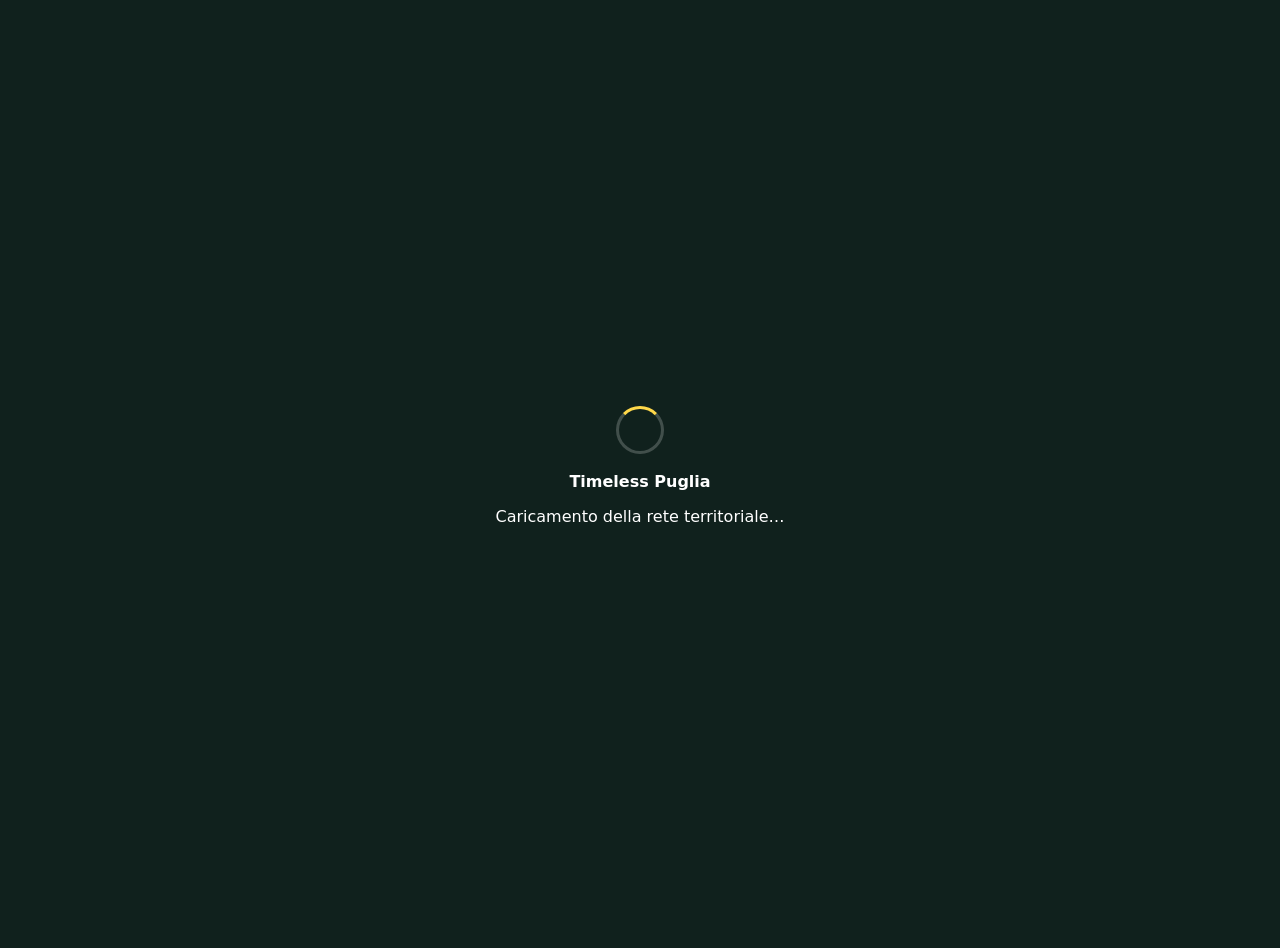
==== timeless-partner-network/index.html @ 1aee46f6 "Publish Timeless partner network site" ====
<!doctype html>
<html lang="it">
<head>
  <meta charset="utf-8">
  <meta name="viewport" content="width=device-width,initial-scale=1,viewport-fit=cover">
  <meta name="theme-color" content="#10211d">
  <title>Partner Territoriali | Timeless Puglia</title>
  <style>html,body{margin:0;min-height:100%;background:#10211d;color:#fff;font-family:system-ui}.loading{min-height:100vh;display:grid;place-items:center;text-align:center;padding:24px}.loading i{display:block;width:42px;height:42px;margin:0 auto 18px;border:3px solid #ffffff35;border-top-color:#ffd84a;border-radius:50%;animation:s .8s linear infinite}@keyframes s{to{transform:rotate(360deg)}}</style>
</head>
<body><div class="loading"><div><i></i><strong>Timeless Puglia</strong><p>Caricamento della rete territoriale…</p></div></div>
  <script src="payload-1.js"></script>
  <script src="payload-2.js"></script>
  <script src="payload-3.js"></script>
  <script src="boot.js"></script>
</body>
</html>
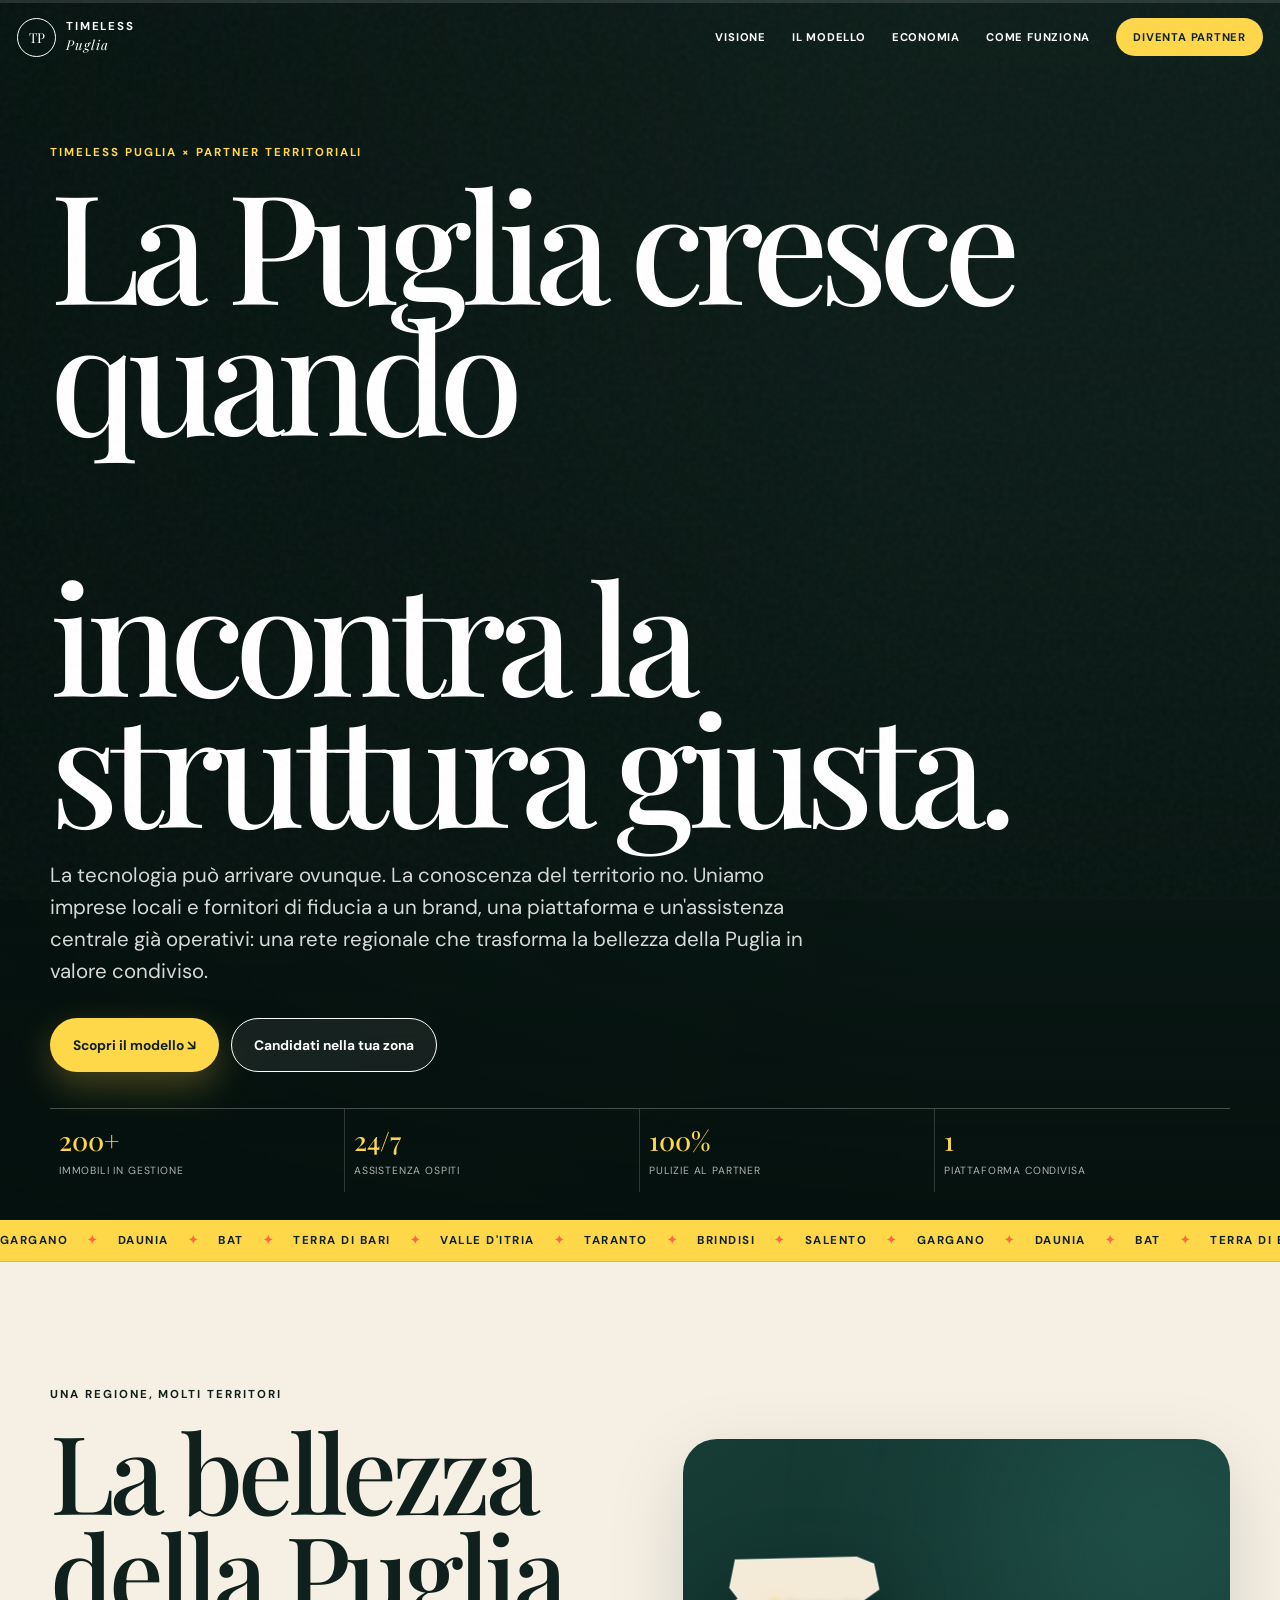
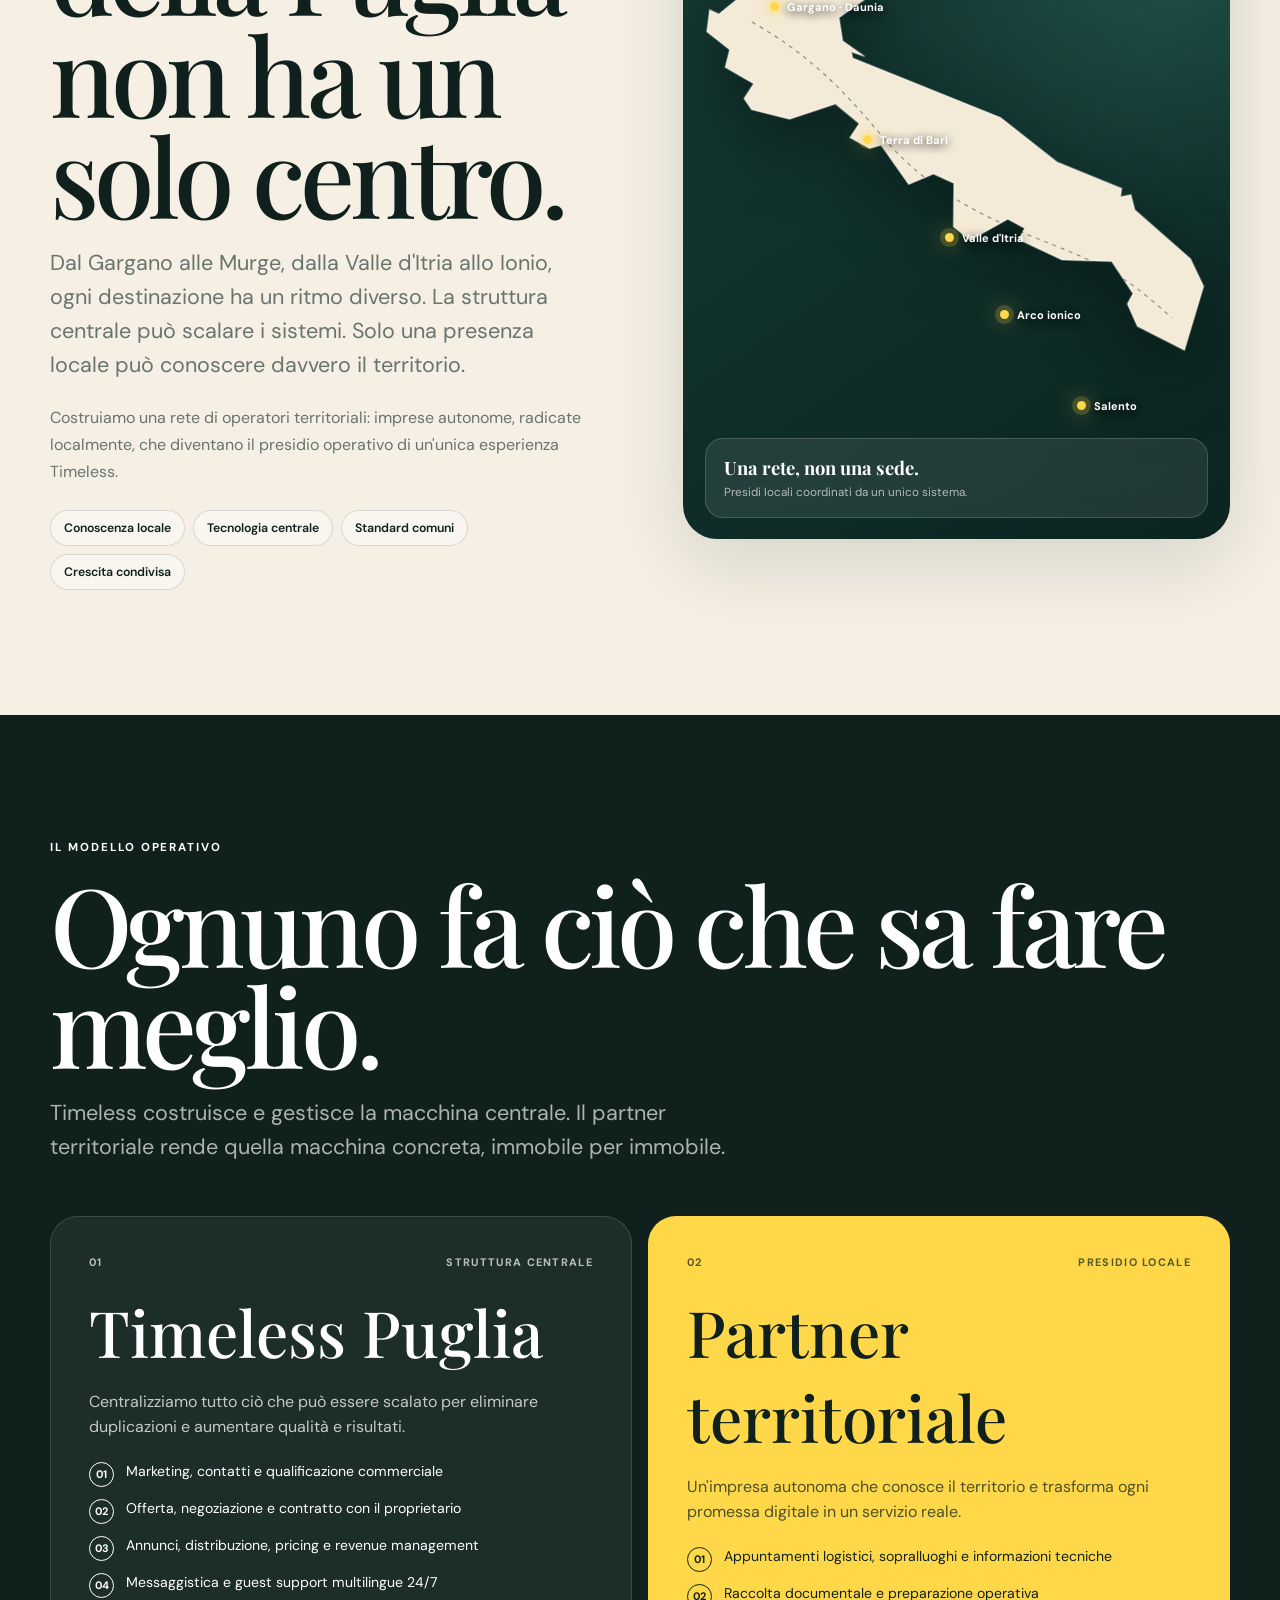
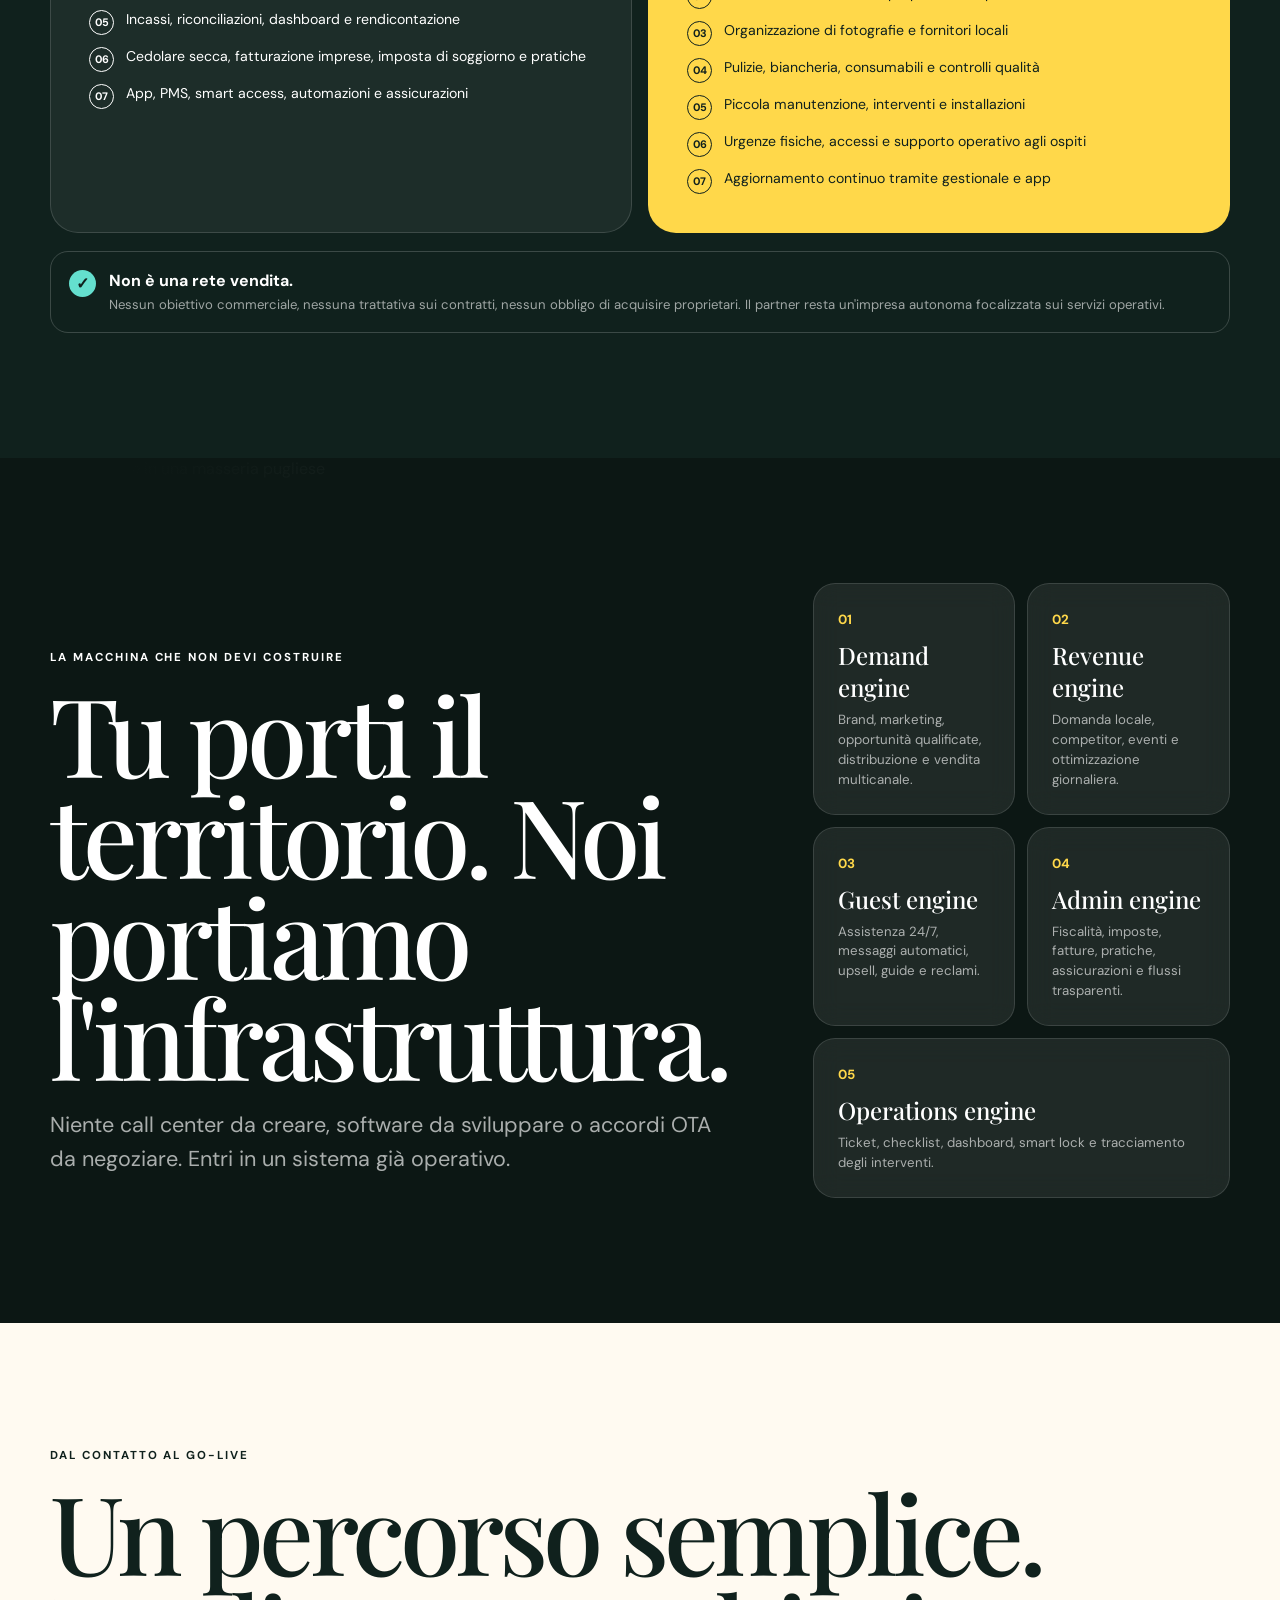
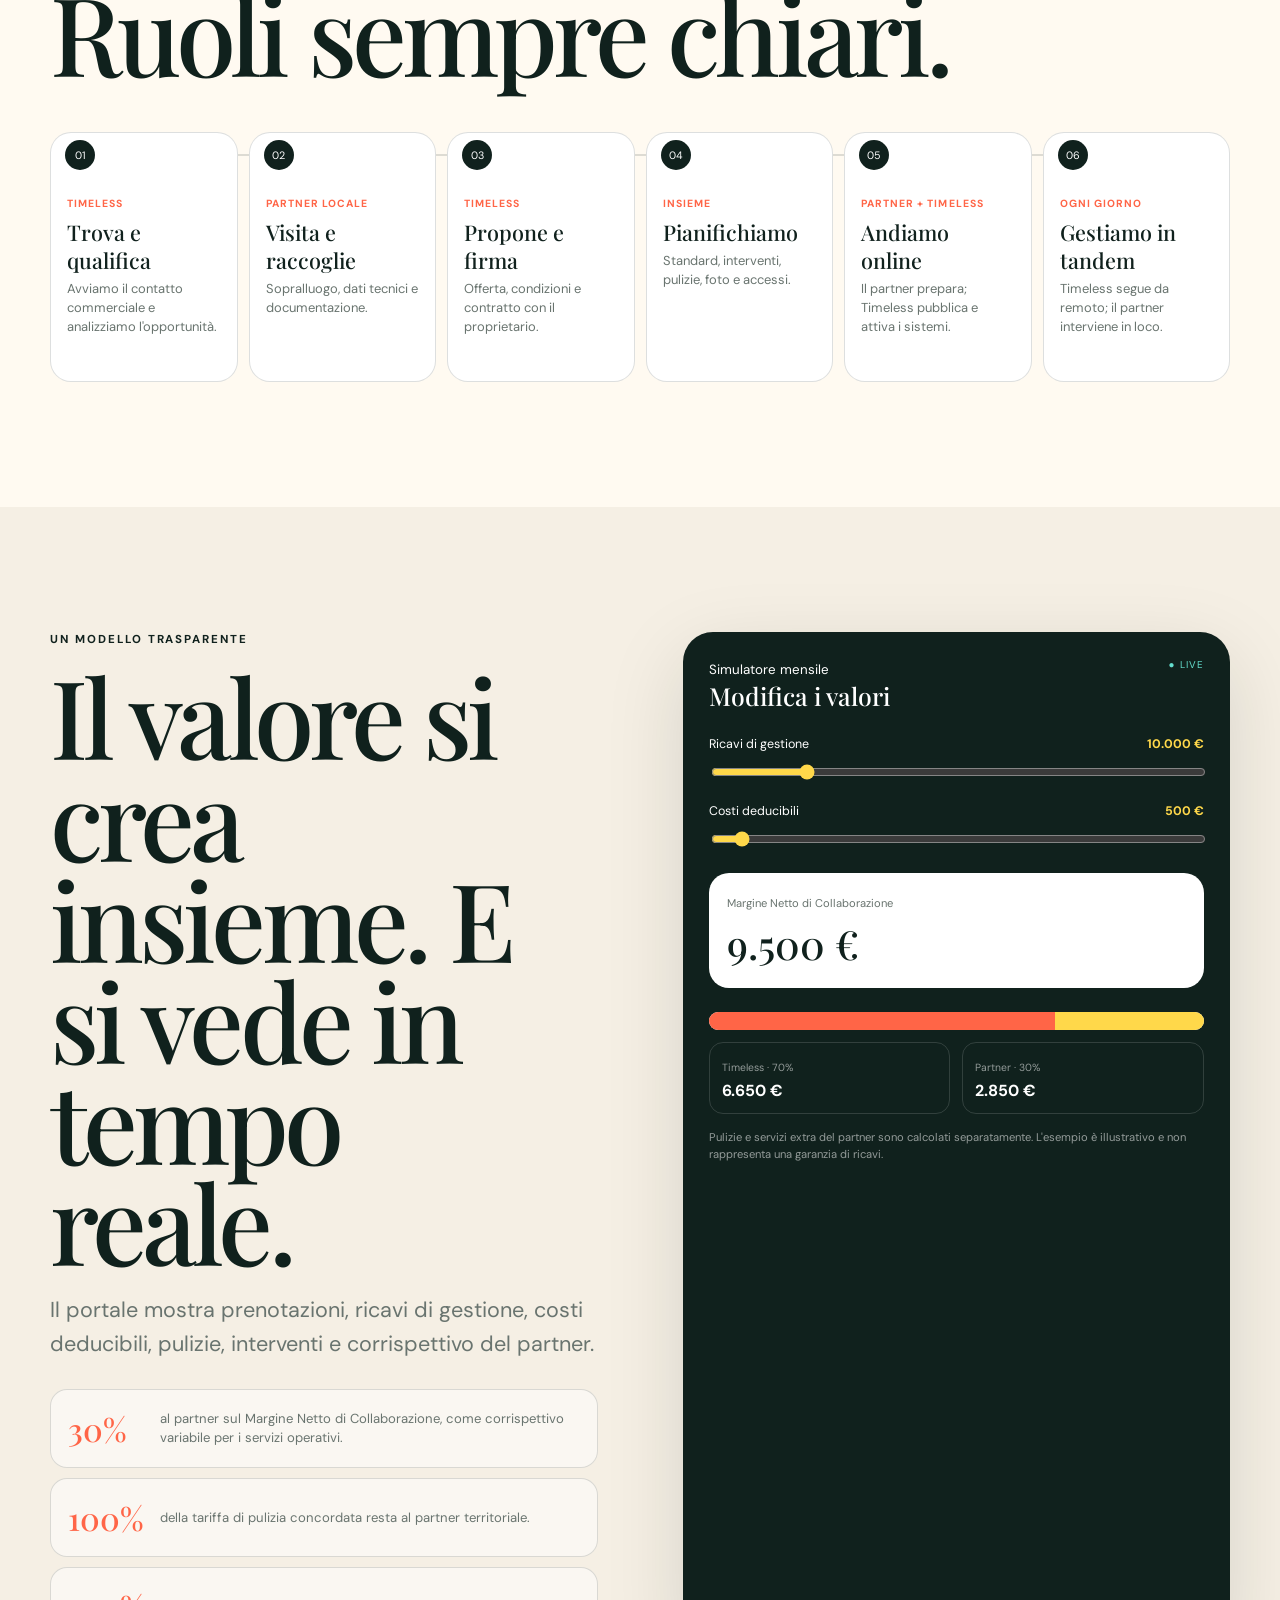
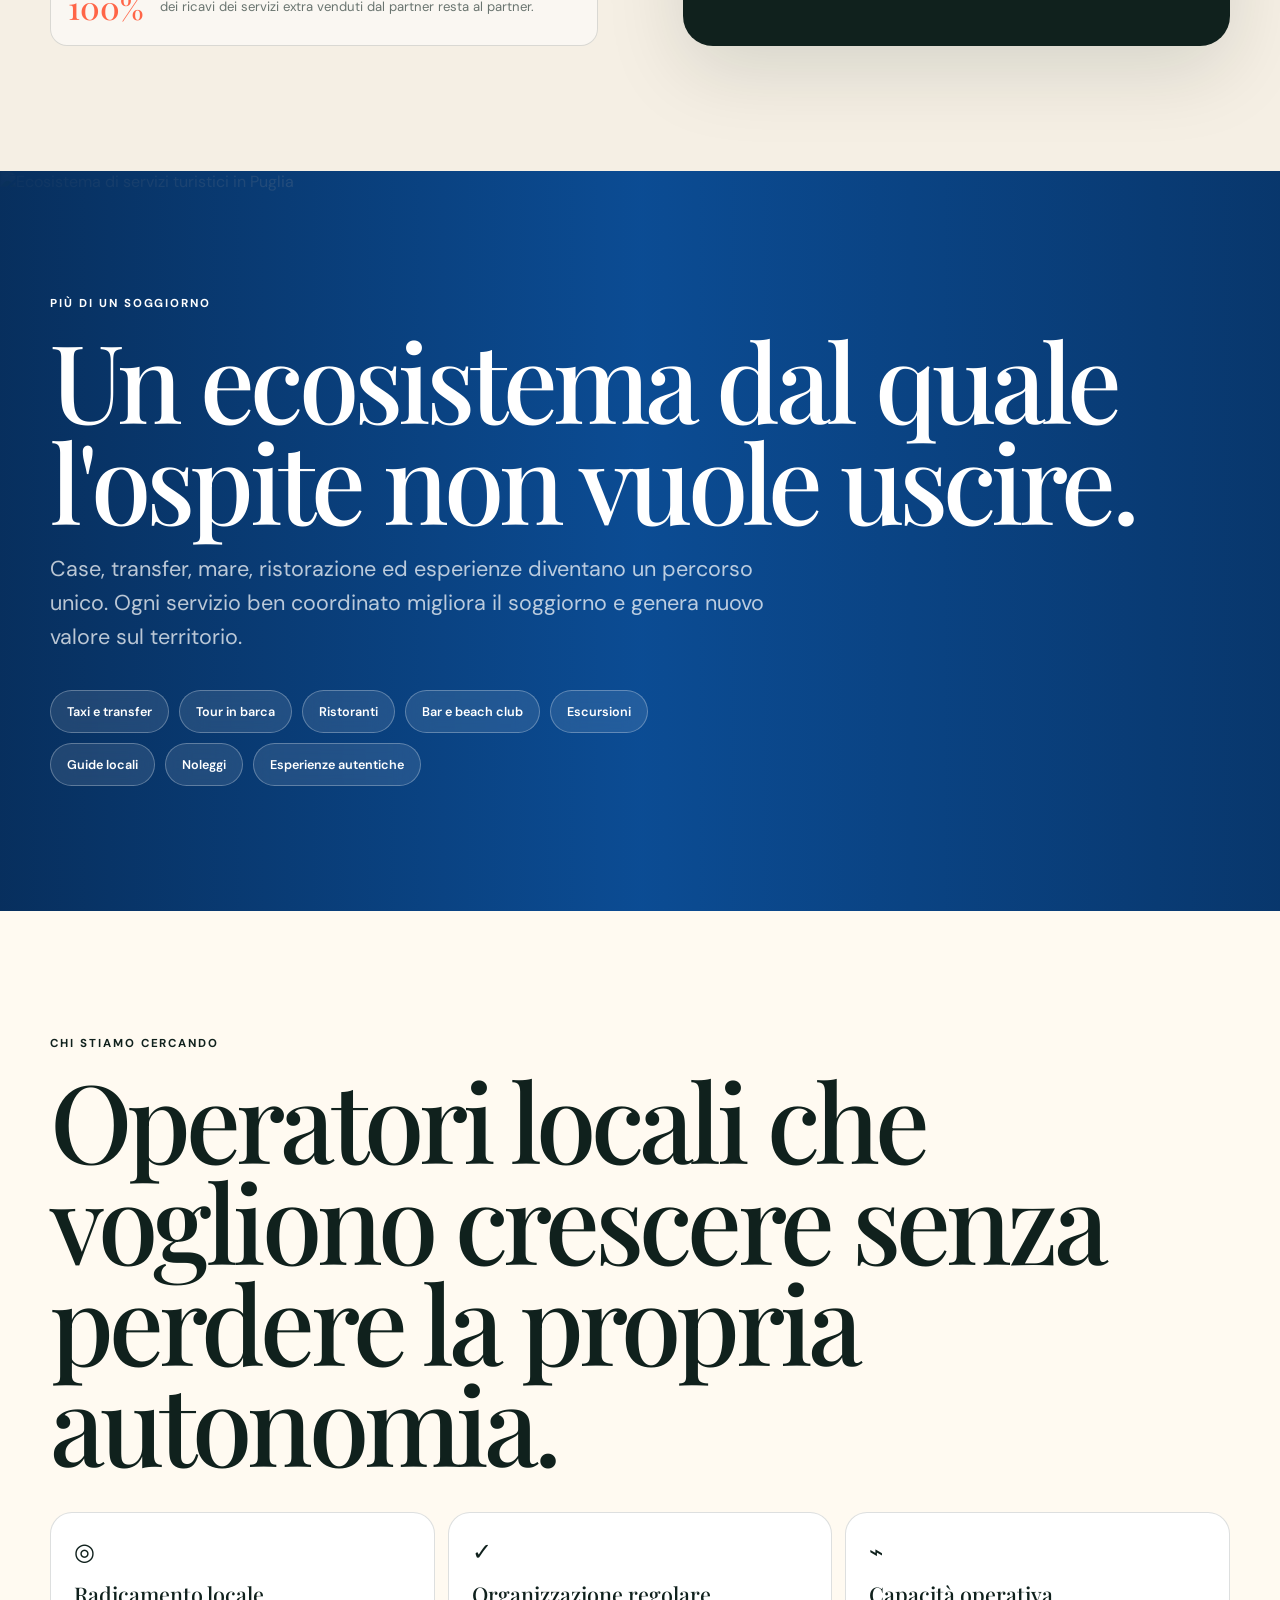
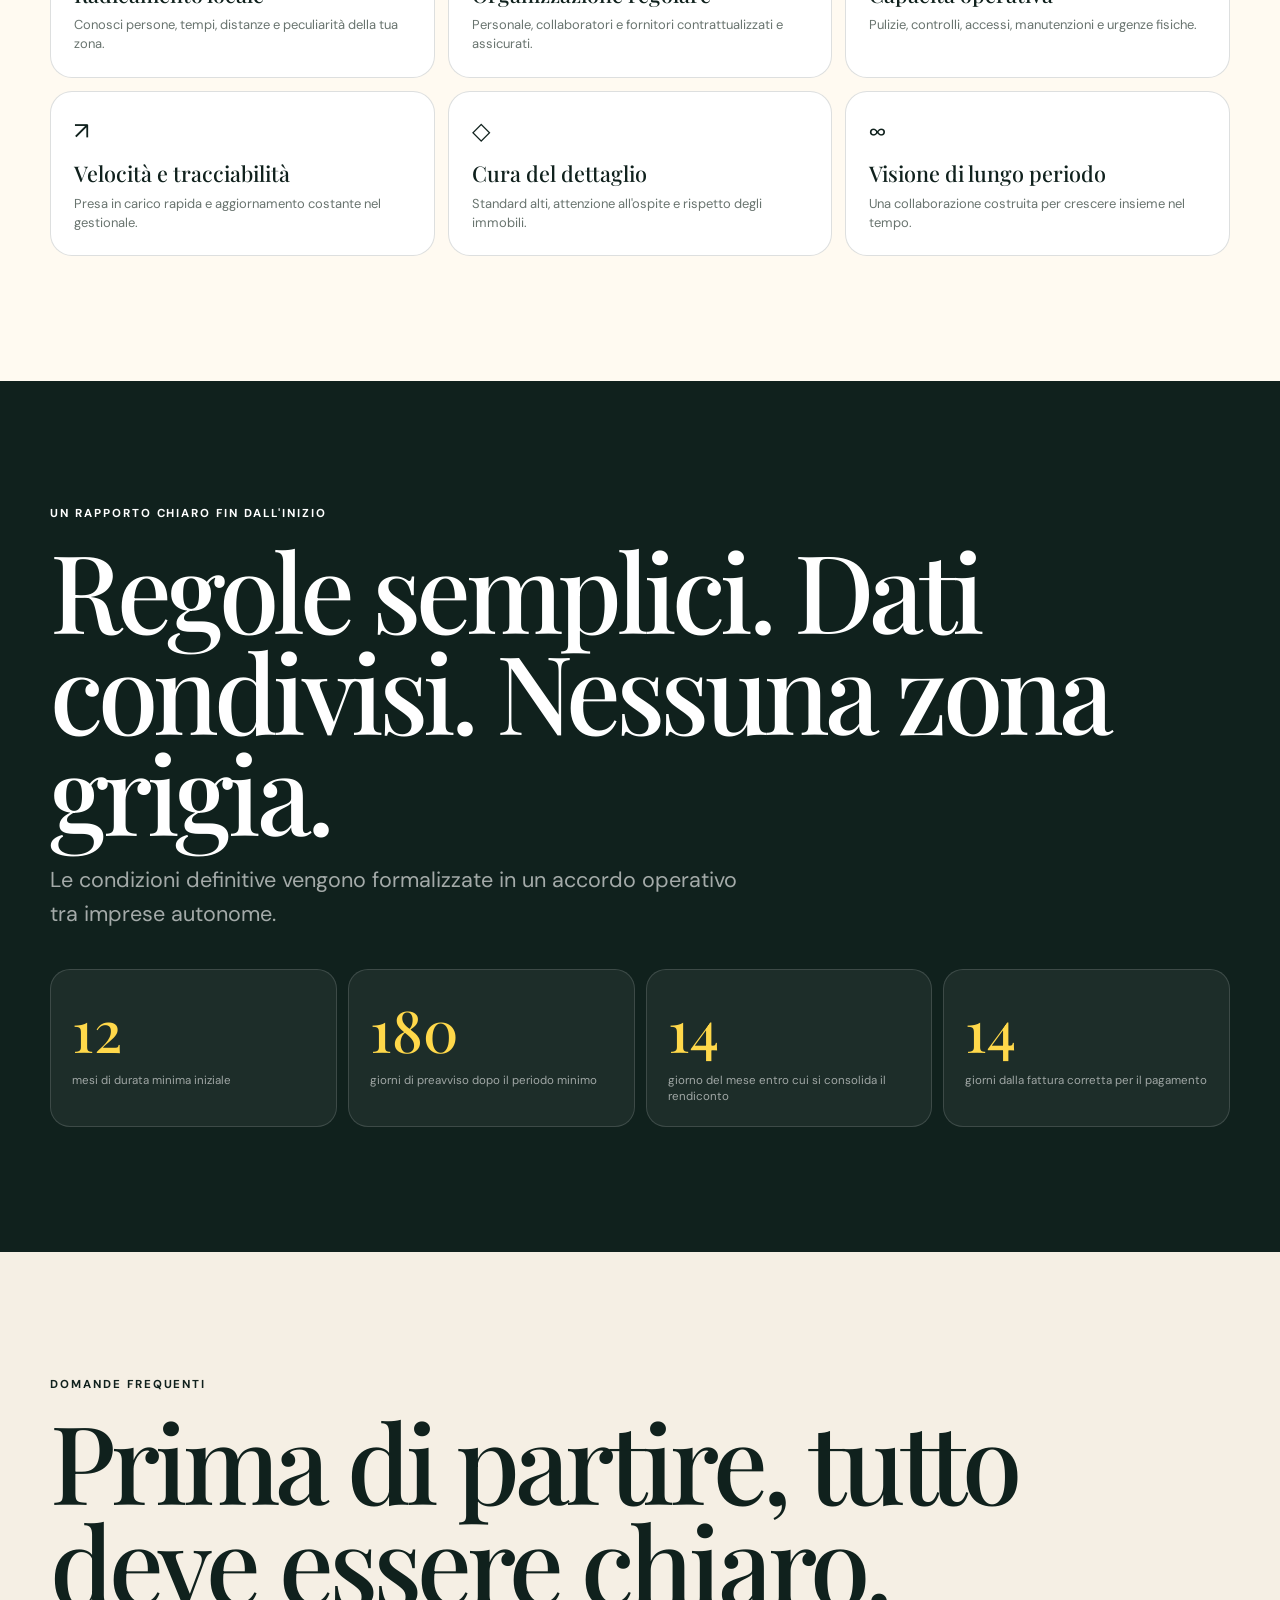
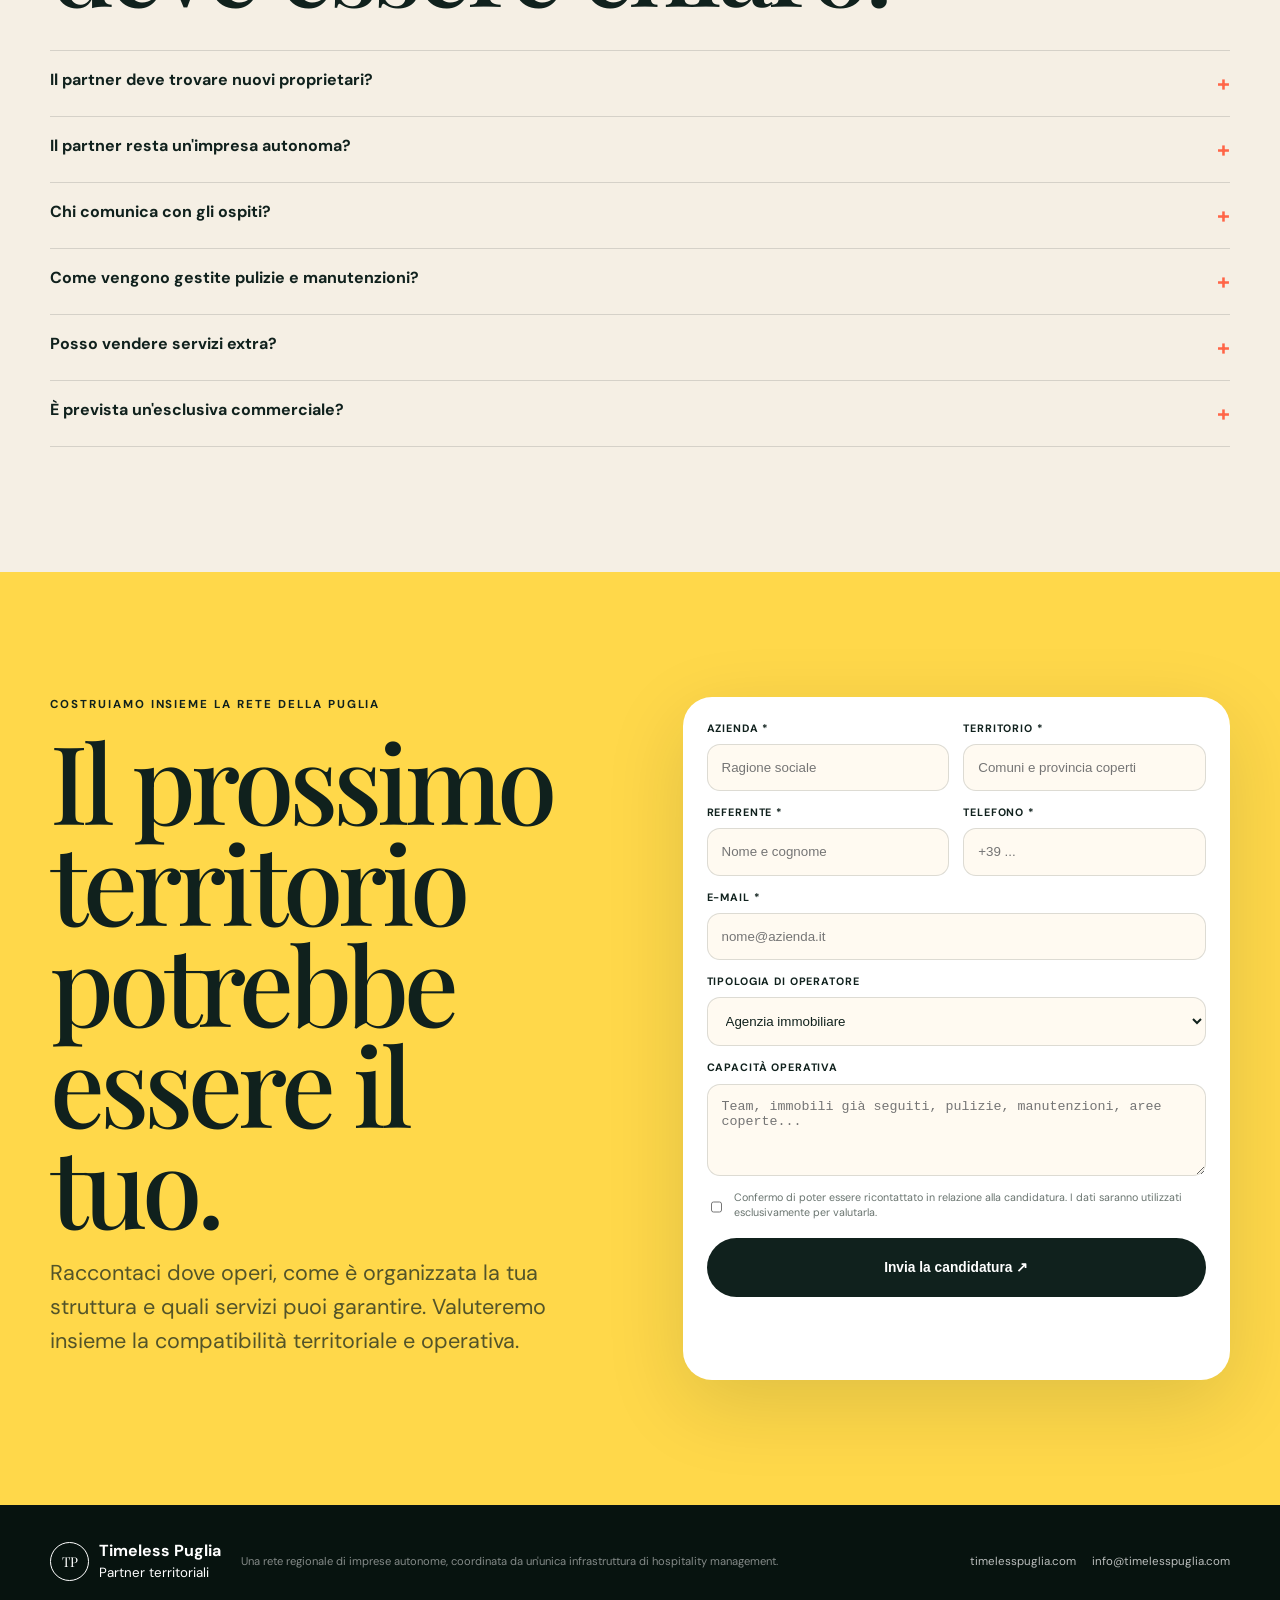
==== commit 811185ad: "Publish Timeless Puglia territorial partner website" ====
--- a/timeless-partner-network/index.html
+++ b/timeless-partner-network/index.html
@@ -1,16 +1,57 @@
 <!doctype html>
 <html lang="it">
 <head>
-  <meta charset="utf-8">
-  <meta name="viewport" content="width=device-width,initial-scale=1,viewport-fit=cover">
-  <meta name="theme-color" content="#10211d">
-  <title>Partner Territoriali | Timeless Puglia</title>
-  <style>html,body{margin:0;min-height:100%;background:#10211d;color:#fff;font-family:system-ui}.loading{min-height:100vh;display:grid;place-items:center;text-align:center;padding:24px}.loading i{display:block;width:42px;height:42px;margin:0 auto 18px;border:3px solid #ffffff35;border-top-color:#ffd84a;border-radius:50%;animation:s .8s linear infinite}@keyframes s{to{transform:rotate(360deg)}}</style>
+<meta charset="utf-8">
+<meta name="viewport" content="width=device-width,initial-scale=1,viewport-fit=cover">
+<meta name="theme-color" content="#10211d">
+<meta name="description" content="Entra nella rete dei partner territoriali Timeless Puglia: struttura centrale, presenza locale e crescita condivisa in tutta la regione.">
+<meta property="og:title" content="Partner Territoriali | Timeless Puglia">
+<meta property="og:description" content="La bellezza della Puglia, una rete locale, un'unica infrastruttura per crescere insieme.">
+<meta property="og:type" content="website">
+<meta property="og:image" content="https://d8j0ntlcm91z4.cloudfront.net/user_39TGpIIPMKzymTSJdyAvdL6dGS4/hf_20260805_031759_62ec5b1f-cd7b-4704-ba75-1ed13d425165.png">
+<title>Partner Territoriali | Timeless Puglia</title>
+<link rel="preconnect" href="https://fonts.googleapis.com">
+<link rel="preconnect" href="https://fonts.gstatic.com" crossorigin>
+<link href="https://fonts.googleapis.com/css2?family=DM+Sans:wght@400;500;600;700&family=Playfair+Display:ital,wght@0,500;0,600;1,500&display=swap" rel="stylesheet">
+<style>
+:root{--ink:#10211d;--ink2:#183a31;--paper:#f5efe4;--cream:#fffaf1;--sun:#ffd84a;--coral:#ff6547;--sea:#0f69ca;--aqua:#64dfce;--muted:#69746f;--line:rgba(16,33,29,.14);--shadow:0 24px 80px rgba(8,28,23,.13);--r:28px;--shell:min(1180px,calc(100vw - 34px));--ease:cubic-bezier(.2,.8,.2,1)}
+*{box-sizing:border-box}html{scroll-behavior:smooth;background:var(--paper)}body{margin:0;background:var(--paper);color:var(--ink);font-family:"DM Sans",sans-serif;overflow-x:hidden}body.menu-open{overflow:hidden}img{display:block;max-width:100%}a{color:inherit}.shell{width:var(--shell);margin:auto}.section{padding:92px 0;position:relative}.eyebrow{margin:0 0 17px;font-size:.72rem;font-weight:700;letter-spacing:.17em;text-transform:uppercase}.title{font-family:"Playfair Display",serif;font-size:clamp(2.7rem,9vw,6.8rem);font-weight:500;line-height:.93;letter-spacing:-.045em;margin:0}.lead{font-size:clamp(1.08rem,2vw,1.35rem);line-height:1.58;max-width:720px;color:var(--muted)}.button{min-height:54px;border-radius:999px;padding:0 22px;display:inline-flex;align-items:center;justify-content:center;gap:10px;text-decoration:none;font-weight:700;font-size:.86rem;border:1px solid transparent;cursor:pointer;transition:.25s var(--ease)}.button:hover{transform:translateY(-3px)}.button-primary{background:var(--sun);color:var(--ink);box-shadow:0 14px 35px rgba(255,216,74,.25)}.button-dark{background:var(--ink);color:white}.button-outline{border-color:currentColor;background:transparent}.progress{position:fixed;z-index:200;left:0;top:0;width:100%;height:3px;background:rgba(255,255,255,.12)}.progress i{display:block;height:100%;width:0;background:linear-gradient(90deg,var(--sun),var(--coral))}.grain{position:fixed;inset:0;z-index:180;pointer-events:none;opacity:.035;background-image:url("data:image/svg+xml,%3Csvg viewBox='0 0 180 180' xmlns='http://www.w3.org/2000/svg'%3E%3Cfilter id='n'%3E%3CfeTurbulence type='fractalNoise' baseFrequency='.85' numOctaves='4'/%3E%3C/filter%3E%3Crect width='100%25' height='100%25' filter='url(%23n)'/%3E%3C/svg%3E")}
+header{height:74px;position:fixed;z-index:150;inset:0 0 auto;display:flex;align-items:center;justify-content:space-between;padding:0 max(17px,env(safe-area-inset-left));color:white;transition:.35s}header.scrolled{background:rgba(245,239,228,.9);color:var(--ink);backdrop-filter:blur(18px);box-shadow:0 1px 0 var(--line)}.brand{display:flex;align-items:center;gap:10px;text-decoration:none}.mark{width:39px;height:39px;border:1px solid currentColor;border-radius:50%;display:grid;place-items:center;font-family:"Playfair Display",serif;font-size:.85rem}.brand b{display:block;font-size:.72rem;letter-spacing:.16em}.brand em{font:italic .84rem "Playfair Display",serif;letter-spacing:.08em}.menu{width:44px;height:44px;border:0;background:transparent;color:inherit;display:grid;place-content:center;gap:5px}.menu span{width:25px;height:1.5px;background:currentColor;transition:.25s}.menu.open span:nth-child(1){transform:translateY(6.5px) rotate(45deg)}.menu.open span:nth-child(2){opacity:0}.menu.open span:nth-child(3){transform:translateY(-6.5px) rotate(-45deg)}nav{position:fixed;z-index:145;inset:74px 0 0;background:var(--paper);color:var(--ink);padding:30px;display:grid;align-content:center;gap:6px;transform:translateX(100%);transition:.45s var(--ease)}nav.open{transform:none}nav a{font:500 clamp(2rem,10vw,4rem) "Playfair Display",serif;text-decoration:none;padding:13px 0;border-bottom:1px solid var(--line)}nav a:last-child{color:var(--coral)}
+.hero{min-height:100svh;background:var(--ink);color:white;position:relative;display:grid;align-items:end;overflow:hidden;padding:125px 0 148px}.hero-bg{position:absolute;inset:-5%;width:110%;height:110%;object-fit:cover;filter:saturate(.92) contrast(1.04);transition:transform .15s linear}.hero:after{content:"";position:absolute;inset:0;background:linear-gradient(180deg,rgba(5,17,14,.16),rgba(5,17,14,.3) 36%,rgba(5,17,14,.93)),linear-gradient(90deg,rgba(5,17,14,.75),transparent 72%)}.hero-content{position:relative;z-index:2}.hero .eyebrow{color:var(--sun)}h1{font:500 clamp(3.6rem,13vw,9.5rem)/.86 "Playfair Display",serif;letter-spacing:-.06em;margin:0;max-width:1100px}.rotate{color:var(--sun);display:inline-block;min-width:5em}.hero-copy{font-size:clamp(1.05rem,2vw,1.28rem);line-height:1.57;max-width:760px;color:rgba(255,255,255,.84);margin:28px 0 0}.hero-actions{display:flex;flex-wrap:wrap;gap:12px;margin-top:31px}.hero .button-outline{color:white;background:rgba(255,255,255,.07);backdrop-filter:blur(10px)}.stats{position:absolute;z-index:3;bottom:28px;left:50%;transform:translateX(-50%);width:var(--shell);display:grid;grid-template-columns:repeat(2,1fr);border-top:1px solid rgba(255,255,255,.26)}.stat{padding:13px 9px;border-right:1px solid rgba(255,255,255,.17)}.stat:nth-child(2n){border-right:0}.stat strong{font:500 1.65rem "Playfair Display",serif;color:var(--sun);display:block}.stat small{font-size:.65rem;letter-spacing:.08em;text-transform:uppercase;color:rgba(255,255,255,.68)}.marquee{overflow:hidden;background:var(--sun);border-bottom:1px solid var(--line)}.marquee-track{width:max-content;display:flex;gap:19px;align-items:center;padding:13px 0;animation:marquee 30s linear infinite;font-size:.72rem;font-weight:700;letter-spacing:.13em;text-transform:uppercase}.marquee-track i{color:var(--coral);font-style:normal}@keyframes marquee{to{transform:translateX(-50%)}}
+.story{overflow:hidden}.story-grid{display:grid;gap:48px;align-items:center}.puglia-card{min-height:610px;border-radius:34px;background:linear-gradient(145deg,#163c35,#0b2420);position:relative;overflow:hidden;box-shadow:var(--shadow)}.puglia-card:before{content:"";position:absolute;width:360px;height:360px;border-radius:50%;background:var(--aqua);filter:blur(120px);opacity:.22;right:-120px;top:-80px}.map{position:absolute;inset:7% 4% 17%;width:92%;height:76%;filter:drop-shadow(0 28px 35px rgba(0,0,0,.35))}.map polygon{fill:#f4ead8;stroke:rgba(255,255,255,.35);stroke-width:4}.route{fill:none;stroke:rgba(16,33,29,.45);stroke-width:3;stroke-dasharray:10 12;animation:dash 15s linear infinite}@keyframes dash{to{stroke-dashoffset:-400}}.node{position:absolute;color:white;font-size:.69rem;font-weight:700;display:flex;gap:8px;align-items:center;text-shadow:0 2px 10px #000}.node i{width:9px;height:9px;border-radius:50%;background:var(--sun);box-shadow:0 0 0 5px rgba(255,216,74,.18),0 0 22px var(--sun)}.n1{left:16%;top:23%}.n2{left:33%;top:42%}.n3{left:48%;top:56%}.n4{left:58%;top:67%}.n5{left:72%;top:80%}.map-note{position:absolute;left:22px;right:22px;bottom:21px;padding:16px 18px;border-radius:18px;background:rgba(255,255,255,.09);border:1px solid rgba(255,255,255,.16);backdrop-filter:blur(12px);color:white}.map-note b{display:block;font-family:"Playfair Display",serif;font-size:1.15rem}.map-note span{font-size:.73rem;color:rgba(255,255,255,.65)}.chips{display:flex;flex-wrap:wrap;gap:8px;margin-top:25px}.chips span{padding:9px 13px;border:1px solid var(--line);border-radius:999px;background:rgba(255,255,255,.45);font-size:.77rem;font-weight:600}
+.model{background:var(--ink);color:white}.model .lead{color:rgba(255,255,255,.66)}.roles{display:grid;gap:16px;margin-top:52px}.role{padding:28px;border-radius:var(--r);border:1px solid rgba(255,255,255,.14);background:rgba(255,255,255,.055)}.role.partner{background:var(--sun);color:var(--ink);border-color:transparent}.role-top{display:flex;justify-content:space-between;font-size:.68rem;letter-spacing:.12em;text-transform:uppercase;font-weight:700;opacity:.7}.role h3{font:500 clamp(2.1rem,8vw,4rem) "Playfair Display",serif;margin:20px 0 10px}.role p{line-height:1.55;opacity:.74}.role ul{list-style:none;margin:22px 0 0;padding:0;display:grid;gap:12px}.role li{display:grid;grid-template-columns:27px 1fr;gap:10px;align-items:start;font-size:.88rem;line-height:1.4}.role li b{width:25px;height:25px;border-radius:50%;border:1px solid currentColor;display:grid;place-items:center;font-size:.68rem}.not-sales{margin-top:18px;border:1px solid rgba(255,255,255,.18);border-radius:18px;padding:18px;display:flex;gap:13px;align-items:flex-start}.not-sales i{width:27px;height:27px;background:var(--aqua);color:var(--ink);border-radius:50%;display:grid;place-items:center;font-style:normal;font-weight:800}.not-sales span{display:block;color:rgba(255,255,255,.6);font-size:.82rem;margin-top:4px;line-height:1.45}
+.engine{background:#0c1714;color:white;overflow:hidden}.engine-photo{position:absolute;inset:0}.engine-photo img{width:100%;height:100%;object-fit:cover;opacity:.28}.engine-photo:after{content:"";position:absolute;inset:0;background:linear-gradient(90deg,#0c1714 10%,rgba(12,23,20,.72),rgba(12,23,20,.88))}.engine-grid{position:relative;z-index:2;display:grid;gap:48px}.engine .lead{color:rgba(255,255,255,.65)}.engine-cards{display:grid;gap:12px}.engine-card{padding:24px;border-radius:22px;background:rgba(255,255,255,.08);border:1px solid rgba(255,255,255,.13);backdrop-filter:blur(13px)}.engine-card small{color:var(--sun);font-weight:700}.engine-card h3{font:500 1.5rem "Playfair Display",serif;margin:10px 0 7px}.engine-card p{margin:0;color:rgba(255,255,255,.63);font-size:.83rem;line-height:1.5}
+.journey{background:var(--cream)}.timeline{margin-top:50px;position:relative;display:grid;gap:13px}.timeline:before{content:"";position:absolute;left:22px;top:18px;bottom:18px;width:2px;background:var(--line)}.step{position:relative;margin-left:0;padding:21px 20px 21px 65px;border-radius:21px;background:white;border:1px solid var(--line)}.step>i{position:absolute;z-index:2;left:8px;top:17px;width:30px;height:30px;border-radius:50%;background:var(--ink);color:white;display:grid;place-items:center;font-style:normal;font-size:.67rem}.step small{font-size:.65rem;font-weight:700;letter-spacing:.1em;text-transform:uppercase;color:var(--coral)}.step h3{font:500 1.35rem "Playfair Display",serif;margin:6px 0}.step p{font-size:.81rem;line-height:1.45;color:var(--muted);margin:0}
+.economics{background:var(--paper)}.eco-grid{display:grid;gap:48px}.money-points{display:grid;gap:10px;margin-top:28px}.money-point{padding:17px;border:1px solid var(--line);border-radius:17px;background:rgba(255,255,255,.5);display:grid;grid-template-columns:78px 1fr;gap:14px;align-items:center}.money-point strong{font:500 2rem "Playfair Display",serif;color:var(--coral)}.money-point span{font-size:.82rem;line-height:1.4;color:var(--muted)}.calculator{padding:26px;border-radius:30px;background:var(--ink);color:white;box-shadow:var(--shadow)}.calc-head{display:flex;justify-content:space-between;align-items:start;margin-bottom:24px}.calc-head b{font:500 1.55rem "Playfair Display",serif}.live{font-size:.62rem;letter-spacing:.11em;color:var(--aqua)}.range{display:grid;gap:10px;margin:21px 0}.range label{display:flex;justify-content:space-between;font-size:.78rem}.range output{font-weight:700;color:var(--sun)}input[type=range]{width:100%;accent-color:var(--sun)}.margin-card{background:white;color:var(--ink);border-radius:20px;padding:18px;margin:24px 0}.margin-card span{font-size:.7rem;color:var(--muted)}.margin-card strong{display:block;font:500 2.5rem "Playfair Display",serif;margin-top:5px}.split{height:18px;border-radius:99px;overflow:hidden;display:flex;background:#fff}.split i:first-child{width:70%;background:var(--coral)}.split i:last-child{width:30%;background:var(--sun)}.split-values{display:grid;grid-template-columns:1fr 1fr;gap:12px;margin-top:12px}.split-values div{padding:12px;border:1px solid rgba(255,255,255,.14);border-radius:14px}.split-values span{font-size:.65rem;color:rgba(255,255,255,.55)}.split-values b{display:block;margin-top:4px}.calc-note{font-size:.7rem;line-height:1.45;color:rgba(255,255,255,.55);margin:15px 0 0}
+.ecosystem{background:var(--sea);color:white;overflow:hidden}.ecosystem-bg{position:absolute;inset:0}.ecosystem-bg img{width:100%;height:100%;object-fit:cover;opacity:.42}.ecosystem-bg:after{content:"";position:absolute;inset:0;background:linear-gradient(90deg,rgba(7,44,88,.95),rgba(7,44,88,.48),rgba(7,44,88,.82))}.ecosystem-content{position:relative;z-index:2}.ecosystem .lead{color:rgba(255,255,255,.72)}.orbit{margin-top:35px;display:flex;flex-wrap:wrap;gap:10px}.orbit span{padding:12px 16px;border:1px solid rgba(255,255,255,.28);background:rgba(255,255,255,.1);border-radius:999px;backdrop-filter:blur(12px);font-size:.79rem;font-weight:600;animation:float 5s ease-in-out infinite}.orbit span:nth-child(2n){animation-delay:-2s}.orbit span:nth-child(3n){animation-delay:-3.5s}@keyframes float{50%{transform:translateY(-7px)}}
+.profile{background:var(--cream)}.profile-grid{display:grid;gap:13px;margin-top:40px}.profile-card{background:white;border:1px solid var(--line);border-radius:22px;padding:23px}.profile-card i{font-style:normal;font-size:1.5rem}.profile-card h3{font:500 1.35rem "Playfair Display",serif;margin:13px 0 7px}.profile-card p{font-size:.81rem;color:var(--muted);line-height:1.48;margin:0}.terms{background:var(--ink);color:white}.terms .lead{color:rgba(255,255,255,.62)}.terms-grid{display:grid;grid-template-columns:repeat(2,1fr);gap:11px;margin-top:38px}.term{padding:21px;border:1px solid rgba(255,255,255,.14);border-radius:20px;background:rgba(255,255,255,.055)}.term strong{font:500 clamp(2rem,8vw,3.6rem) "Playfair Display",serif;color:var(--sun)}.term span{display:block;font-size:.72rem;line-height:1.4;color:rgba(255,255,255,.58);margin-top:6px}.faq{background:var(--paper)}.faq-list{margin-top:38px;border-top:1px solid var(--line)}details{border-bottom:1px solid var(--line);padding:18px 0}summary{cursor:pointer;list-style:none;display:flex;justify-content:space-between;gap:20px;font-weight:700}summary::-webkit-details-marker{display:none}summary:after{content:"+";font-size:1.4rem;color:var(--coral)}details[open] summary:after{content:"−"}details p{color:var(--muted);font-size:.86rem;line-height:1.55;max-width:800px}
+.cta{background:var(--sun)}.cta-grid{display:grid;gap:45px}.cta .title{max-width:760px}.form{background:white;border-radius:29px;padding:24px;box-shadow:var(--shadow);display:grid;gap:14px}.field{display:grid;gap:7px}.field label{font-size:.67rem;font-weight:700;text-transform:uppercase;letter-spacing:.08em}.field input,.field select,.field textarea{width:100%;border:1px solid var(--line);border-radius:13px;background:var(--cream);padding:14px;color:var(--ink);outline:none}.field input:focus,.field select:focus,.field textarea:focus{border-color:var(--sea);box-shadow:0 0 0 3px rgba(15,105,202,.12)}.form-row{display:grid;gap:14px}.consent{display:grid;grid-template-columns:18px 1fr;gap:9px;font-size:.67rem;color:var(--muted);line-height:1.4}.consent input{accent-color:var(--ink)}.status{min-height:18px;font-size:.72rem;color:var(--coral)}footer{background:#07130f;color:white;padding:35px 0 calc(35px + env(safe-area-inset-bottom))}.footer-grid{display:grid;gap:20px}.footer-brand{display:flex;gap:10px;align-items:center}.footer-grid p{font-size:.7rem;color:rgba(255,255,255,.5);line-height:1.5}.footer-links{display:flex;gap:16px;flex-wrap:wrap}.footer-links a{font-size:.72rem;text-decoration:none;color:rgba(255,255,255,.72)}.mobile-cta{position:fixed;z-index:130;left:13px;right:13px;bottom:calc(12px + env(safe-area-inset-bottom));display:flex;opacity:0;pointer-events:none;transform:translateY(20px);transition:.3s}.mobile-cta.show{opacity:1;pointer-events:auto;transform:none}.mobile-cta .button{width:100%;box-shadow:0 15px 45px rgba(0,0,0,.25)}.reveal{opacity:0;transform:translateY(25px);transition:opacity .75s var(--ease),transform .75s var(--ease)}.reveal.visible{opacity:1;transform:none}
+@media(min-width:700px){:root{--shell:min(1180px,calc(100vw - 72px))}.section{padding:125px 0}.stats{grid-template-columns:repeat(4,1fr)}.stat:nth-child(2n){border-right:1px solid rgba(255,255,255,.17)}.stat:last-child{border-right:0}.form-row{grid-template-columns:1fr 1fr}.profile-grid{grid-template-columns:repeat(2,1fr)}.terms-grid{grid-template-columns:repeat(4,1fr)}.footer-grid{grid-template-columns:auto 1fr auto;align-items:center}.mobile-cta{display:none}}
+@media(min-width:960px){.menu{display:none}nav{position:static;inset:auto;transform:none;background:transparent;color:inherit;display:flex;align-items:center;gap:26px;padding:0}nav a{font:700 .7rem "DM Sans",sans-serif;letter-spacing:.07em;text-transform:uppercase;padding:8px 0;border:0}nav a:last-child{color:var(--ink);background:var(--sun);padding:12px 17px;border-radius:99px}.hero{padding-top:145px;align-items:center}.story-grid,.engine-grid,.eco-grid,.cta-grid{grid-template-columns:1fr 1fr;gap:85px}.roles{grid-template-columns:1fr 1fr}.role{padding:38px}.engine-copy{position:sticky;top:120px;align-self:start}.engine-cards{grid-template-columns:1fr 1fr}.engine-card:last-child{grid-column:1/-1}.timeline{grid-template-columns:repeat(6,1fr);gap:11px}.timeline:before{left:3%;right:3%;top:22px;bottom:auto;width:auto;height:2px}.step{padding:58px 16px 20px;min-height:250px}.step>i{left:14px;top:7px}.profile-grid{grid-template-columns:repeat(3,1fr)}.puglia-card{min-height:700px}.orbit{max-width:650px}.mobile-cta{display:none}}
+@media(prefers-reduced-motion:reduce){html{scroll-behavior:auto}*,*:before,*:after{animation:none!important;transition-duration:.01ms!important}.reveal{opacity:1;transform:none}}
+</style>
 </head>
-<body><div class="loading"><div><i></i><strong>Timeless Puglia</strong><p>Caricamento della rete territoriale…</p></div></div>
-  <script src="payload-1.js"></script>
-  <script src="payload-2.js"></script>
-  <script src="payload-3.js"></script>
-  <script src="boot.js"></script>
+<body>
+<div class="progress"><i></i></div><div class="grain"></div>
+<header><a class="brand" href="#top"><span class="mark">TP</span><span><b>TIMELESS</b><em>Puglia</em></span></a><button class="menu" aria-label="Apri menu"><span></span><span></span><span></span></button><nav><a href="#visione">Visione</a><a href="#modello">Il modello</a><a href="#economia">Economia</a><a href="#percorso">Come funziona</a><a href="#candidatura">Diventa partner</a></nav></header>
+<main id="top">
+<section class="hero"><img class="hero-bg" src="https://d8j0ntlcm91z4.cloudfront.net/user_39TGpIIPMKzymTSJdyAvdL6dGS4/hf_20260805_031759_62ec5b1f-cd7b-4704-ba75-1ed13d425165.png" alt="Paesaggio pugliese all'alba"><div class="hero-content shell"><p class="eyebrow reveal">Timeless Puglia × Partner Territoriali</p><h1 class="reveal">La Puglia cresce quando <span class="rotate">chi la conosce</span> incontra la struttura giusta.</h1><p class="hero-copy reveal">La tecnologia può arrivare ovunque. La conoscenza del territorio no. Uniamo imprese locali e fornitori di fiducia a un brand, una piattaforma e un'assistenza centrale già operativi: una rete regionale che trasforma la bellezza della Puglia in valore condiviso.</p><div class="hero-actions reveal"><a class="button button-primary" href="#modello">Scopri il modello ↘</a><a class="button button-outline" href="#candidatura">Candidati nella tua zona</a></div></div><div class="stats"><div class="stat reveal"><strong data-count="200">0+</strong><small>immobili in gestione</small></div><div class="stat reveal"><strong>24/7</strong><small>assistenza ospiti</small></div><div class="stat reveal"><strong>100%</strong><small>pulizie al partner</small></div><div class="stat reveal"><strong>1</strong><small>piattaforma condivisa</small></div></div></section>
+<div class="marquee"><div class="marquee-track"><span>Gargano</span><i>✦</i><span>Daunia</span><i>✦</i><span>BAT</span><i>✦</i><span>Terra di Bari</span><i>✦</i><span>Valle d'Itria</span><i>✦</i><span>Taranto</span><i>✦</i><span>Brindisi</span><i>✦</i><span>Salento</span><i>✦</i><span>Gargano</span><i>✦</i><span>Daunia</span><i>✦</i><span>BAT</span><i>✦</i><span>Terra di Bari</span><i>✦</i><span>Valle d'Itria</span><i>✦</i><span>Taranto</span><i>✦</i><span>Brindisi</span><i>✦</i><span>Salento</span><i>✦</i></div></div>
+<section id="visione" class="section story"><div class="shell story-grid"><div><p class="eyebrow reveal">Una regione, molti territori</p><h2 class="title reveal">La bellezza della Puglia non ha un solo centro.</h2><p class="lead reveal">Dal Gargano alle Murge, dalla Valle d'Itria allo Ionio, ogni destinazione ha un ritmo diverso. La struttura centrale può scalare i sistemi. Solo una presenza locale può conoscere davvero il territorio.</p><p class="reveal" style="color:var(--muted);line-height:1.7">Costruiamo una rete di operatori territoriali: imprese autonome, radicate localmente, che diventano il presidio operativo di un'unica esperienza Timeless.</p><div class="chips reveal"><span>Conoscenza locale</span><span>Tecnologia centrale</span><span>Standard comuni</span><span>Crescita condivisa</span></div></div><div class="puglia-card reveal"><svg class="map" viewBox="0 0 1260 1000" aria-label="Mappa stilizzata della Puglia"><polygon points="78,14 64,84 85,111 37,150 14,139 7,194 64,239 53,283 124,324 100,361 119,389 214,413 329,375 388,424 365,459 414,486 443,478 512,576 574,550 625,573 624,682 666,716 760,663 802,686 787,714 896,765 1020,769 1073,849 1059,875 1084,931 1202,991 1250,831 1217,762 1078,640 1068,602 1042,607 1045,586 883,520 742,409 372,260 369,245 402,256 347,217 338,159 438,88 425,24 382,7"/><path class="route" d="M120 170 C260 250 340 330 445 455 S680 650 830 710 S1040 790 1170 910"/></svg><span class="node n1"><i></i>Gargano · Daunia</span><span class="node n2"><i></i>Terra di Bari</span><span class="node n3"><i></i>Valle d'Itria</span><span class="node n4"><i></i>Arco ionico</span><span class="node n5"><i></i>Salento</span><div class="map-note"><b>Una rete, non una sede.</b><span>Presidi locali coordinati da un unico sistema.</span></div></div></div></section>
+<section id="modello" class="section model"><div class="shell"><p class="eyebrow reveal">Il modello operativo</p><h2 class="title reveal">Ognuno fa ciò che sa fare meglio.</h2><p class="lead reveal">Timeless costruisce e gestisce la macchina centrale. Il partner territoriale rende quella macchina concreta, immobile per immobile.</p><div class="roles"><article class="role reveal"><div class="role-top"><span>01</span><span>Struttura centrale</span></div><h3>Timeless Puglia</h3><p>Centralizziamo tutto ciò che può essere scalato per eliminare duplicazioni e aumentare qualità e risultati.</p><ul><li><b>01</b><span>Marketing, contatti e qualificazione commerciale</span></li><li><b>02</b><span>Offerta, negoziazione e contratto con il proprietario</span></li><li><b>03</b><span>Annunci, distribuzione, pricing e revenue management</span></li><li><b>04</b><span>Messaggistica e guest support multilingue 24/7</span></li><li><b>05</b><span>Incassi, riconciliazioni, dashboard e rendicontazione</span></li><li><b>06</b><span>Cedolare secca, fatturazione imprese, imposta di soggiorno e pratiche</span></li><li><b>07</b><span>App, PMS, smart access, automazioni e assicurazioni</span></li></ul></article><article class="role partner reveal"><div class="role-top"><span>02</span><span>Presidio locale</span></div><h3>Partner territoriale</h3><p>Un'impresa autonoma che conosce il territorio e trasforma ogni promessa digitale in un servizio reale.</p><ul><li><b>01</b><span>Appuntamenti logistici, sopralluoghi e informazioni tecniche</span></li><li><b>02</b><span>Raccolta documentale e preparazione operativa</span></li><li><b>03</b><span>Organizzazione di fotografie e fornitori locali</span></li><li><b>04</b><span>Pulizie, biancheria, consumabili e controlli qualità</span></li><li><b>05</b><span>Piccola manutenzione, interventi e installazioni</span></li><li><b>06</b><span>Urgenze fisiche, accessi e supporto operativo agli ospiti</span></li><li><b>07</b><span>Aggiornamento continuo tramite gestionale e app</span></li></ul></article></div><div class="not-sales reveal"><i>✓</i><div><strong>Non è una rete vendita.</strong><span>Nessun obiettivo commerciale, nessuna trattativa sui contratti, nessun obbligo di acquisire proprietari. Il partner resta un'impresa autonoma focalizzata sui servizi operativi.</span></div></div></div></section>
+<section class="section engine"><div class="engine-photo"><img src="https://d8j0ntlcm91z4.cloudfront.net/user_39TGpIIPMKzymTSJdyAvdL6dGS4/hf_20260805_031809_752b9ec5-08a9-42dc-966f-9fae0283633b.png" alt="Operatore locale in una masseria pugliese"></div><div class="shell engine-grid"><div class="engine-copy"><p class="eyebrow reveal">La macchina che non devi costruire</p><h2 class="title reveal">Tu porti il territorio. Noi portiamo l'infrastruttura.</h2><p class="lead reveal">Niente call center da creare, software da sviluppare o accordi OTA da negoziare. Entri in un sistema già operativo.</p></div><div class="engine-cards"><article class="engine-card reveal"><small>01</small><h3>Demand engine</h3><p>Brand, marketing, opportunità qualificate, distribuzione e vendita multicanale.</p></article><article class="engine-card reveal"><small>02</small><h3>Revenue engine</h3><p>Domanda locale, competitor, eventi e ottimizzazione giornaliera.</p></article><article class="engine-card reveal"><small>03</small><h3>Guest engine</h3><p>Assistenza 24/7, messaggi automatici, upsell, guide e reclami.</p></article><article class="engine-card reveal"><small>04</small><h3>Admin engine</h3><p>Fiscalità, imposte, fatture, pratiche, assicurazioni e flussi trasparenti.</p></article><article class="engine-card reveal"><small>05</small><h3>Operations engine</h3><p>Ticket, checklist, dashboard, smart lock e tracciamento degli interventi.</p></article></div></div></section>
+<section id="percorso" class="section journey"><div class="shell"><p class="eyebrow reveal">Dal contatto al go-live</p><h2 class="title reveal">Un percorso semplice. Ruoli sempre chiari.</h2><div class="timeline"><article class="step reveal"><i>01</i><small>Timeless</small><h3>Trova e qualifica</h3><p>Avviamo il contatto commerciale e analizziamo l'opportunità.</p></article><article class="step reveal"><i>02</i><small>Partner locale</small><h3>Visita e raccoglie</h3><p>Sopralluogo, dati tecnici e documentazione.</p></article><article class="step reveal"><i>03</i><small>Timeless</small><h3>Propone e firma</h3><p>Offerta, condizioni e contratto con il proprietario.</p></article><article class="step reveal"><i>04</i><small>Insieme</small><h3>Pianifichiamo</h3><p>Standard, interventi, pulizie, foto e accessi.</p></article><article class="step reveal"><i>05</i><small>Partner + Timeless</small><h3>Andiamo online</h3><p>Il partner prepara; Timeless pubblica e attiva i sistemi.</p></article><article class="step reveal"><i>06</i><small>Ogni giorno</small><h3>Gestiamo in tandem</h3><p>Timeless segue da remoto; il partner interviene in loco.</p></article></div></div></section>
+<section id="economia" class="section economics"><div class="shell eco-grid"><div><p class="eyebrow reveal">Un modello trasparente</p><h2 class="title reveal">Il valore si crea insieme. E si vede in tempo reale.</h2><p class="lead reveal">Il portale mostra prenotazioni, ricavi di gestione, costi deducibili, pulizie, interventi e corrispettivo del partner.</p><div class="money-points"><div class="money-point reveal"><strong>30%</strong><span>al partner sul Margine Netto di Collaborazione, come corrispettivo variabile per i servizi operativi.</span></div><div class="money-point reveal"><strong>100%</strong><span>della tariffa di pulizia concordata resta al partner territoriale.</span></div><div class="money-point reveal"><strong>100%</strong><span>dei ricavi dei servizi extra venduti dal partner resta al partner.</span></div></div></div><div class="calculator reveal"><div class="calc-head"><div><small>Simulatore mensile</small><br><b>Modifica i valori</b></div><span class="live">● LIVE</span></div><div class="range"><label><span>Ricavi di gestione</span><output id="revOut">€10.000</output></label><input id="revenue" type="range" min="1000" max="50000" step="500" value="10000"></div><div class="range"><label><span>Costi deducibili</span><output id="costOut">€500</output></label><input id="cost" type="range" min="0" max="10000" step="100" value="500"></div><div class="margin-card"><span>Margine Netto di Collaborazione</span><strong id="margin">€9.500</strong></div><div class="split"><i></i><i></i></div><div class="split-values"><div><span>Timeless · 70%</span><b id="timeless">€6.650</b></div><div><span>Partner · 30%</span><b id="partner">€2.850</b></div></div><p class="calc-note">Pulizie e servizi extra del partner sono calcolati separatamente. L'esempio è illustrativo e non rappresenta una garanzia di ricavi.</p></div></div></section>
+<section class="section ecosystem"><div class="ecosystem-bg"><img src="https://d8j0ntlcm91z4.cloudfront.net/user_39TGpIIPMKzymTSJdyAvdL6dGS4/hf_20260805_031820_58fbe952-f377-47c0-9e76-09bbe3663aea.png" alt="Ecosistema di servizi turistici in Puglia"></div><div class="shell ecosystem-content"><p class="eyebrow reveal">Più di un soggiorno</p><h2 class="title reveal">Un ecosistema dal quale l'ospite non vuole uscire.</h2><p class="lead reveal">Case, transfer, mare, ristorazione ed esperienze diventano un percorso unico. Ogni servizio ben coordinato migliora il soggiorno e genera nuovo valore sul territorio.</p><div class="orbit reveal"><span>Taxi e transfer</span><span>Tour in barca</span><span>Ristoranti</span><span>Bar e beach club</span><span>Escursioni</span><span>Guide locali</span><span>Noleggi</span><span>Esperienze autentiche</span></div></div></section>
+<section class="section profile"><div class="shell"><p class="eyebrow reveal">Chi stiamo cercando</p><h2 class="title reveal">Operatori locali che vogliono crescere senza perdere la propria autonomia.</h2><div class="profile-grid"><article class="profile-card reveal"><i>◎</i><h3>Radicamento locale</h3><p>Conosci persone, tempi, distanze e peculiarità della tua zona.</p></article><article class="profile-card reveal"><i>✓</i><h3>Organizzazione regolare</h3><p>Personale, collaboratori e fornitori contrattualizzati e assicurati.</p></article><article class="profile-card reveal"><i>⌁</i><h3>Capacità operativa</h3><p>Pulizie, controlli, accessi, manutenzioni e urgenze fisiche.</p></article><article class="profile-card reveal"><i>↗</i><h3>Velocità e tracciabilità</h3><p>Presa in carico rapida e aggiornamento costante nel gestionale.</p></article><article class="profile-card reveal"><i>◇</i><h3>Cura del dettaglio</h3><p>Standard alti, attenzione all'ospite e rispetto degli immobili.</p></article><article class="profile-card reveal"><i>∞</i><h3>Visione di lungo periodo</h3><p>Una collaborazione costruita per crescere insieme nel tempo.</p></article></div></div></section>
+<section class="section terms"><div class="shell"><p class="eyebrow reveal">Un rapporto chiaro fin dall'inizio</p><h2 class="title reveal">Regole semplici. Dati condivisi. Nessuna zona grigia.</h2><p class="lead reveal">Le condizioni definitive vengono formalizzate in un accordo operativo tra imprese autonome.</p><div class="terms-grid"><article class="term reveal"><strong>12</strong><span>mesi di durata minima iniziale</span></article><article class="term reveal"><strong>180</strong><span>giorni di preavviso dopo il periodo minimo</span></article><article class="term reveal"><strong>14</strong><span>giorno del mese entro cui si consolida il rendiconto</span></article><article class="term reveal"><strong>14</strong><span>giorni dalla fattura corretta per il pagamento</span></article></div></div></section>
+<section class="section faq"><div class="shell"><p class="eyebrow reveal">Domande frequenti</p><h2 class="title reveal">Prima di partire, tutto deve essere chiaro.</h2><div class="faq-list"><details><summary>Il partner deve trovare nuovi proprietari?</summary><p>No. Timeless gestisce ricerca, qualificazione, offerta e negoziazione. Il partner si concentra sul presidio tecnico e operativo del territorio.</p></details><details><summary>Il partner resta un'impresa autonoma?</summary><p>Sì. Organizza direttamente il proprio personale e i propri fornitori, nel rispetto degli standard e dei tempi di servizio concordati.</p></details><details><summary>Chi comunica con gli ospiti?</summary><p>Timeless gestisce la messaggistica ordinaria 24/7. Il partner entra nella conversazione tramite il gestionale quando serve un intervento fisico.</p></details><details><summary>Come vengono gestite pulizie e manutenzioni?</summary><p>La tariffa di pulizia viene definita in modo trasparente per ogni immobile. Le soglie e le autorizzazioni per le manutenzioni sono concordate e tracciate nel portale.</p></details><details><summary>Posso vendere servizi extra?</summary><p>Sì. I servizi extra venduti direttamente dal partner, come transfer o esperienze locali, restano economicamente al partner, secondo le regole concordate.</p></details><details><summary>È prevista un'esclusiva commerciale?</summary><p>No. Il partner non è un agente commerciale. Può però ricevere priorità operativa sugli immobili della zona concordata quando capacità e standard sono adeguati.</p></details></div></div></section>
+<section id="candidatura" class="section cta"><div class="shell cta-grid"><div><p class="eyebrow reveal">Costruiamo insieme la rete della Puglia</p><h2 class="title reveal">Il prossimo territorio potrebbe essere il tuo.</h2><p class="lead reveal" style="color:rgba(16,33,29,.72)">Raccontaci dove operi, come è organizzata la tua struttura e quali servizi puoi garantire. Valuteremo insieme la compatibilità territoriale e operativa.</p></div><form class="form reveal" id="form"><div class="form-row"><div class="field"><label for="company">Azienda *</label><input id="company" name="azienda" required placeholder="Ragione sociale"></div><div class="field"><label for="area">Territorio *</label><input id="area" name="territorio" required placeholder="Comuni e provincia coperti"></div></div><div class="form-row"><div class="field"><label for="name">Referente *</label><input id="name" name="referente" required placeholder="Nome e cognome"></div><div class="field"><label for="phone">Telefono *</label><input id="phone" name="telefono" required placeholder="+39 ..."></div></div><div class="field"><label for="email">E-mail *</label><input id="email" type="email" name="email" required placeholder="nome@azienda.it"></div><div class="field"><label for="type">Tipologia di operatore</label><select id="type" name="tipologia"><option>Agenzia immobiliare</option><option>Property manager</option><option>Impresa di pulizie e manutenzioni</option><option>Gestore di strutture ricettive</option><option>Consorzio o rete locale</option><option>Altro</option></select></div><div class="field"><label for="message">Capacità operativa</label><textarea id="message" name="messaggio" rows="4" placeholder="Team, immobili già seguiti, pulizie, manutenzioni, aree coperte..."></textarea></div><label class="consent"><input type="checkbox" required><span>Confermo di poter essere ricontattato in relazione alla candidatura. I dati saranno utilizzati esclusivamente per valutarla.</span></label><button class="button button-dark" type="submit">Invia la candidatura ↗</button><p class="status" id="status"></p></form></div></section>
+</main>
+<footer><div class="shell footer-grid"><div class="footer-brand"><span class="mark">TP</span><span><b>Timeless Puglia</b><br><small>Partner territoriali</small></span></div><p>Una rete regionale di imprese autonome, coordinata da un'unica infrastruttura di hospitality management.</p><div class="footer-links"><a href="https://timelesspuglia.com">timelesspuglia.com</a><a href="mailto:info@timelesspuglia.com">info@timelesspuglia.com</a></div></div></footer>
+<div class="mobile-cta"><a class="button button-primary" href="#candidatura">Candidati nella tua zona</a></div>
+<script>
+(()=>{const $=(s,c=document)=>c.querySelector(s),$$=(s,c=document)=>[...c.querySelectorAll(s)],reduced=matchMedia('(prefers-reduced-motion:reduce)').matches;const header=$('header'),bar=$('.progress i'),mobileCta=$('.mobile-cta'),menu=$('.menu'),nav=$('nav');function scroll(){const y=scrollY,max=document.documentElement.scrollHeight-innerHeight;header.classList.toggle('scrolled',y>45);bar.style.width=(max?y/max*100:0)+'%';mobileCta.classList.toggle('show',y>850);if(!reduced){const hero=$('.hero-bg');if(hero)hero.style.transform=`translate3d(0,${y*.09}px,0) scale(1.03)`}}scroll();addEventListener('scroll',scroll,{passive:true});menu.onclick=()=>{menu.classList.toggle('open');nav.classList.toggle('open');document.body.classList.toggle('menu-open')};$$('nav a').forEach(a=>a.onclick=()=>{menu.classList.remove('open');nav.classList.remove('open');document.body.classList.remove('menu-open')});const reveals=$$('.reveal');if('IntersectionObserver'in window&&!reduced){const o=new IntersectionObserver(es=>es.forEach(e=>{if(e.isIntersecting){e.target.classList.add('visible');o.unobserve(e.target)}}),{threshold:.12,rootMargin:'0px 0px -4%'});reveals.forEach((e,i)=>{e.style.transitionDelay=Math.min(i%5*55,180)+'ms';o.observe(e)})}else reveals.forEach(e=>e.classList.add('visible'));const words=['chi la conosce','chi la cura','chi la vive','chi la fa crescere'],rot=$('.rotate');let wi=0;if(rot&&!reduced)setInterval(()=>{rot.animate([{opacity:1,transform:'translateY(0)'},{opacity:0,transform:'translateY(-35%)'}],{duration:300,fill:'forwards'}).onfinish=()=>{wi=(wi+1)%words.length;rot.textContent=words[wi];rot.animate([{opacity:0,transform:'translateY(35%)'},{opacity:1,transform:'translateY(0)'}],{duration:420,fill:'forwards',easing:'cubic-bezier(.2,.8,.2,1)'})}},2700);$$('[data-count]').forEach(el=>{let done=false;const run=()=>{if(done)return;done=true;const target=+el.dataset.count,start=performance.now();function f(t){const p=Math.min((t-start)/1200,1),v=Math.round(target*(1-Math.pow(1-p,3)));el.textContent=v+'+';if(p<1)requestAnimationFrame(f)}requestAnimationFrame(f)};const o=new IntersectionObserver(e=>{if(e[0].isIntersecting){run();o.disconnect()}},{threshold:.5});o.observe(el)});const rev=$('#revenue'),cost=$('#cost'),fmt=n=>new Intl.NumberFormat('it-IT',{style:'currency',currency:'EUR',maximumFractionDigits:0}).format(n);function calc(){let r=+rev.value,c=Math.min(+cost.value,r);cost.value=c;const m=r-c;$('#revOut').value=fmt(r);$('#costOut').value=fmt(c);$('#margin').textContent=fmt(m);$('#timeless').textContent=fmt(m*.7);$('#partner').textContent=fmt(m*.3)}rev.oninput=cost.oninput=calc;calc();$$('details').forEach(d=>d.ontoggle=()=>{if(d.open)$$('details').forEach(x=>{if(x!==d)x.open=false})});$('#form').onsubmit=e=>{e.preventDefault();const f=e.currentTarget;if(!f.checkValidity()){f.reportValidity();return}const d=Object.fromEntries(new FormData(f)),subject=encodeURIComponent('Candidatura partner territoriale — '+d.territorio),body=encodeURIComponent(['CANDIDATURA PARTNER TERRITORIALE','',`Azienda: ${d.azienda}`,`Territorio: ${d.territorio}`,`Referente: ${d.referente}`,`Telefono: ${d.telefono}`,`Email: ${d.email}`,`Tipologia: ${d.tipologia}`,'','Capacità operativa:',d.messaggio||'-'].join('\n'));$('#status').textContent='Apro il tuo programma e-mail con la candidatura già compilata.';location.href=`mailto:info@timelesspuglia.com?subject=${subject}&body=${body}`}})();
+</script>
 </body>
-</html>
+</html>
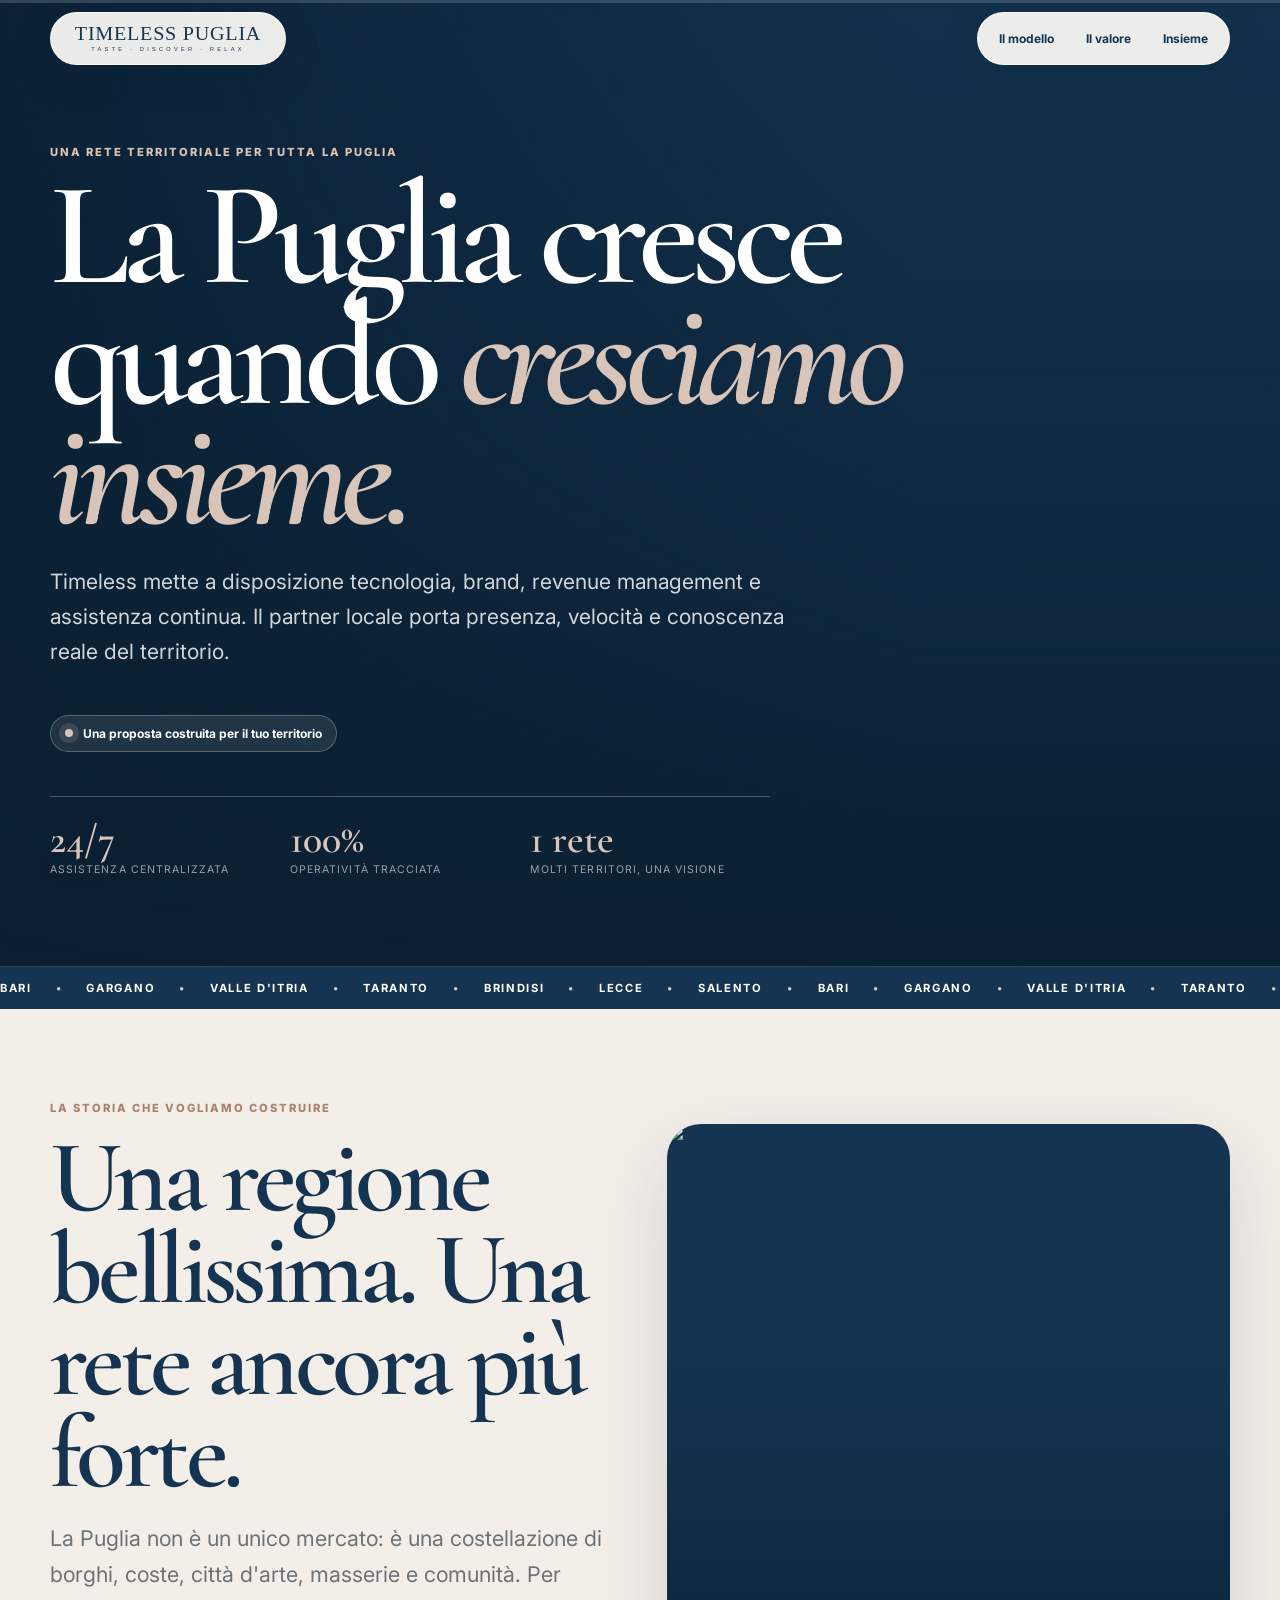
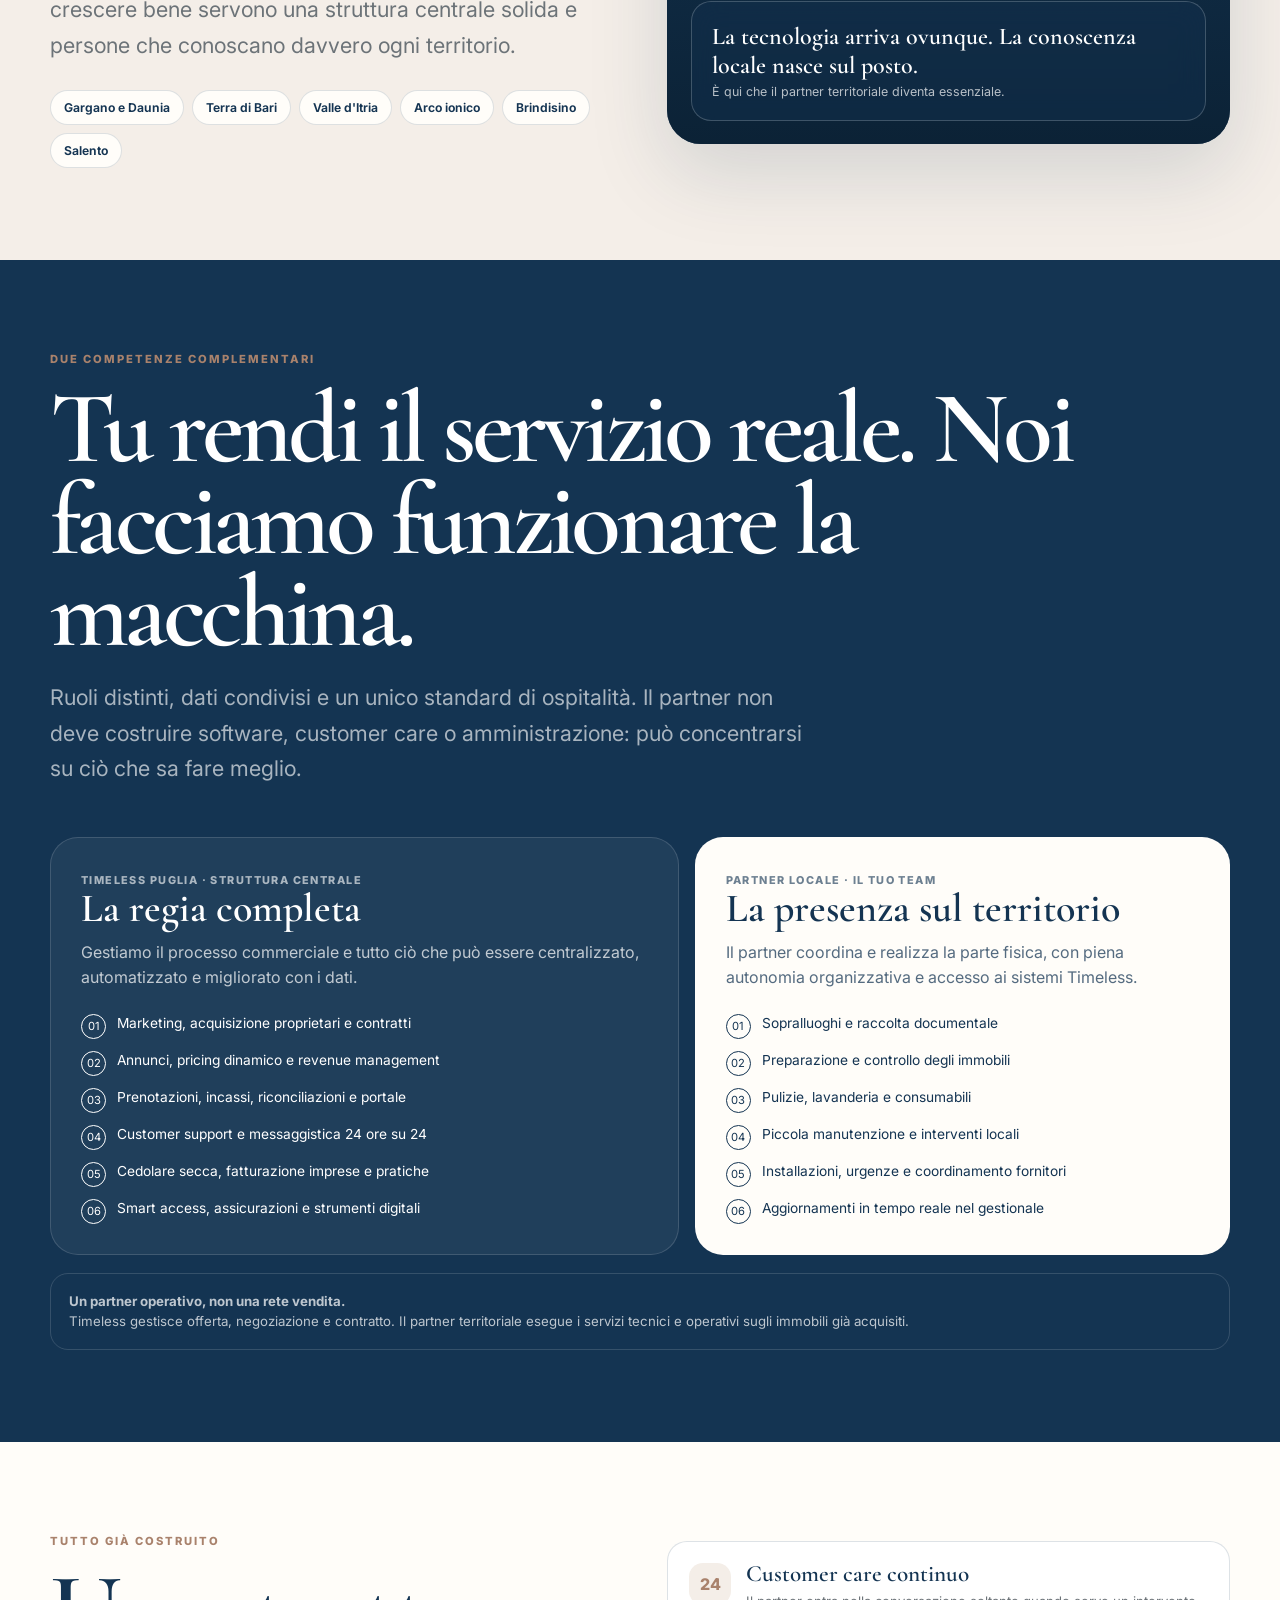
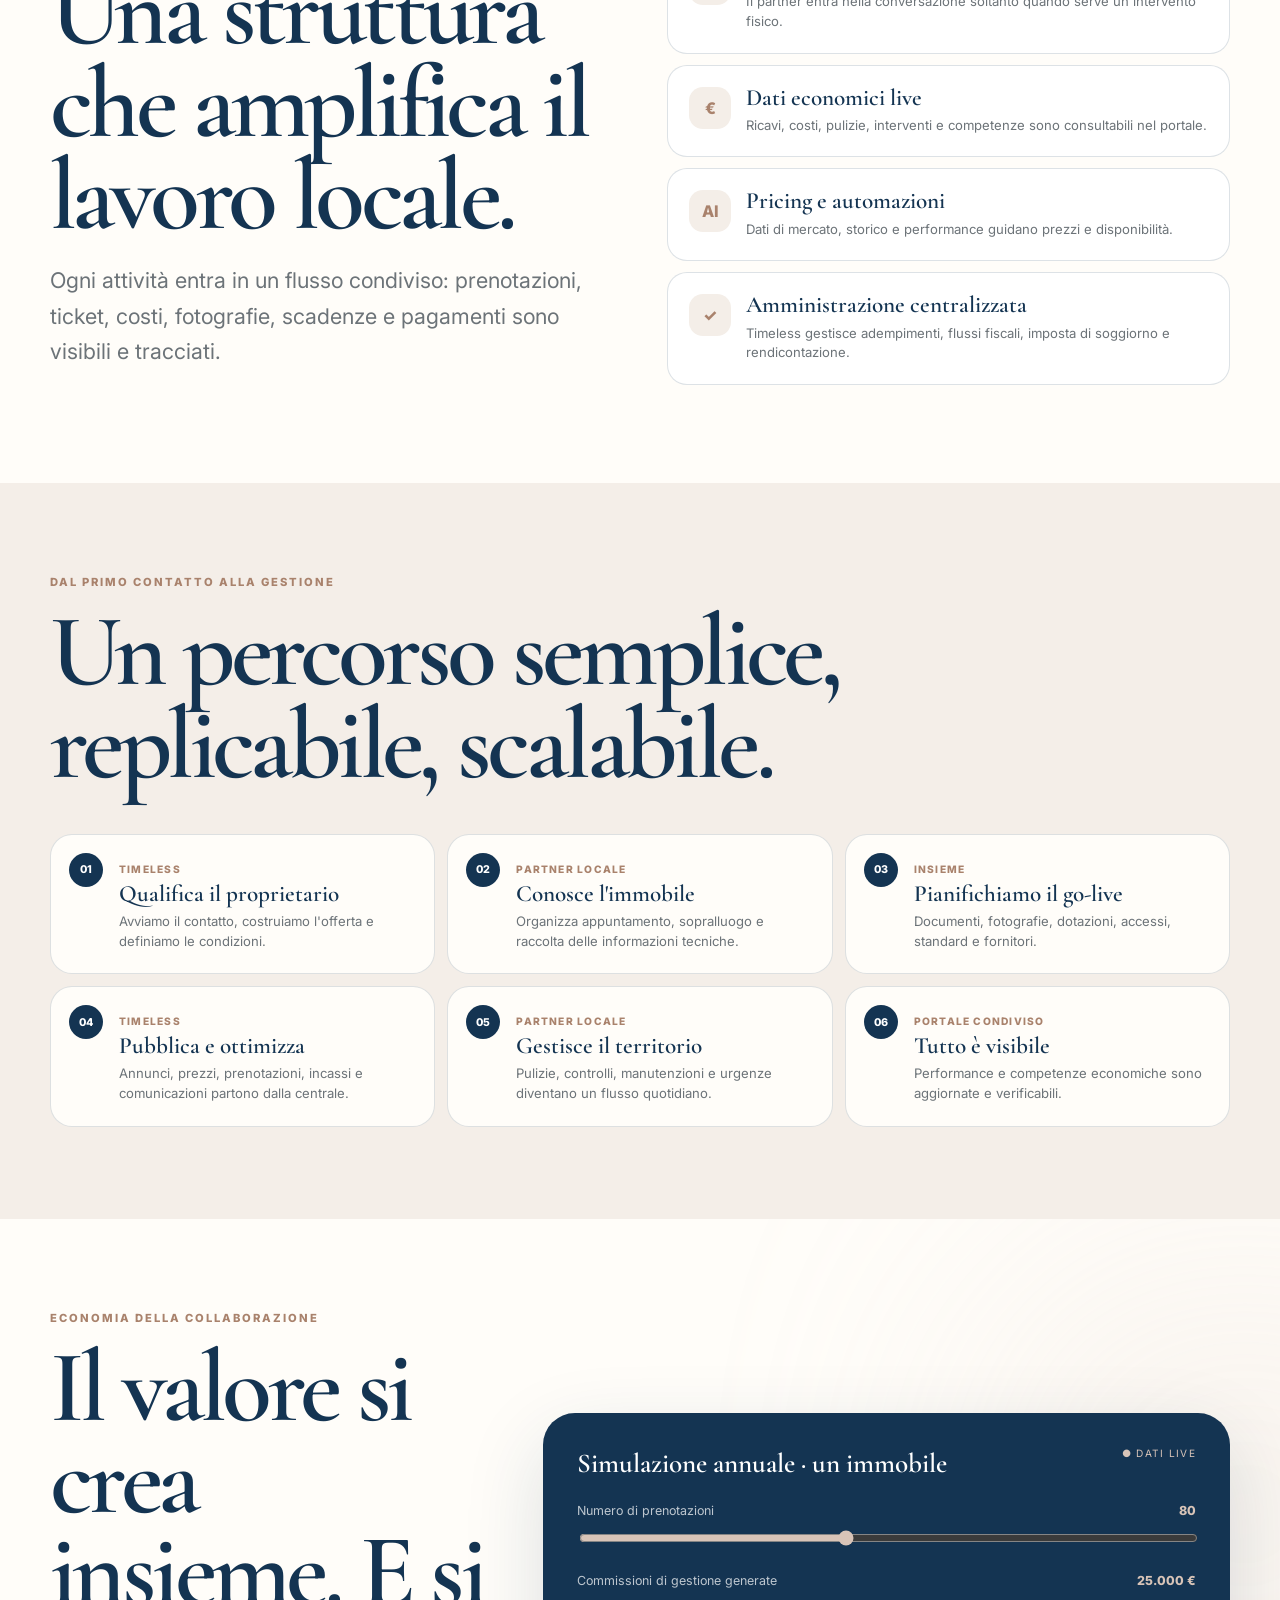
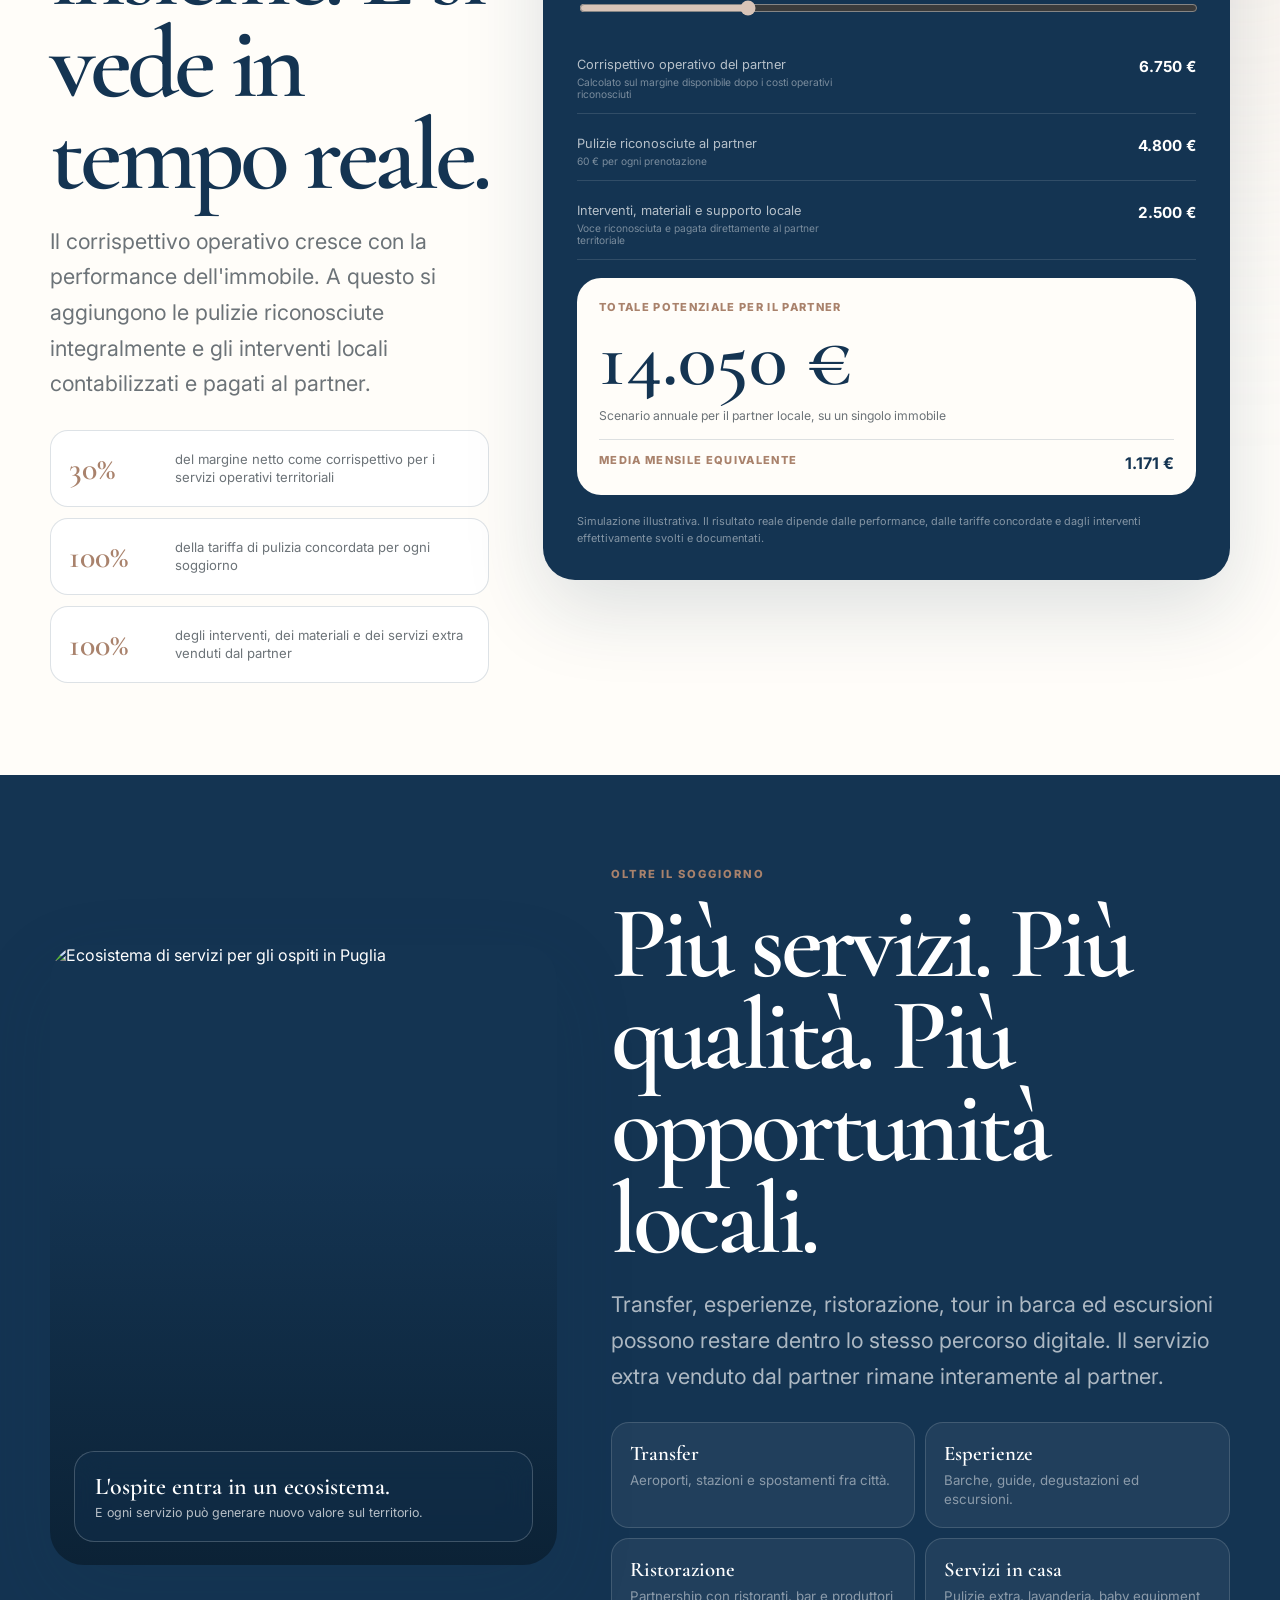
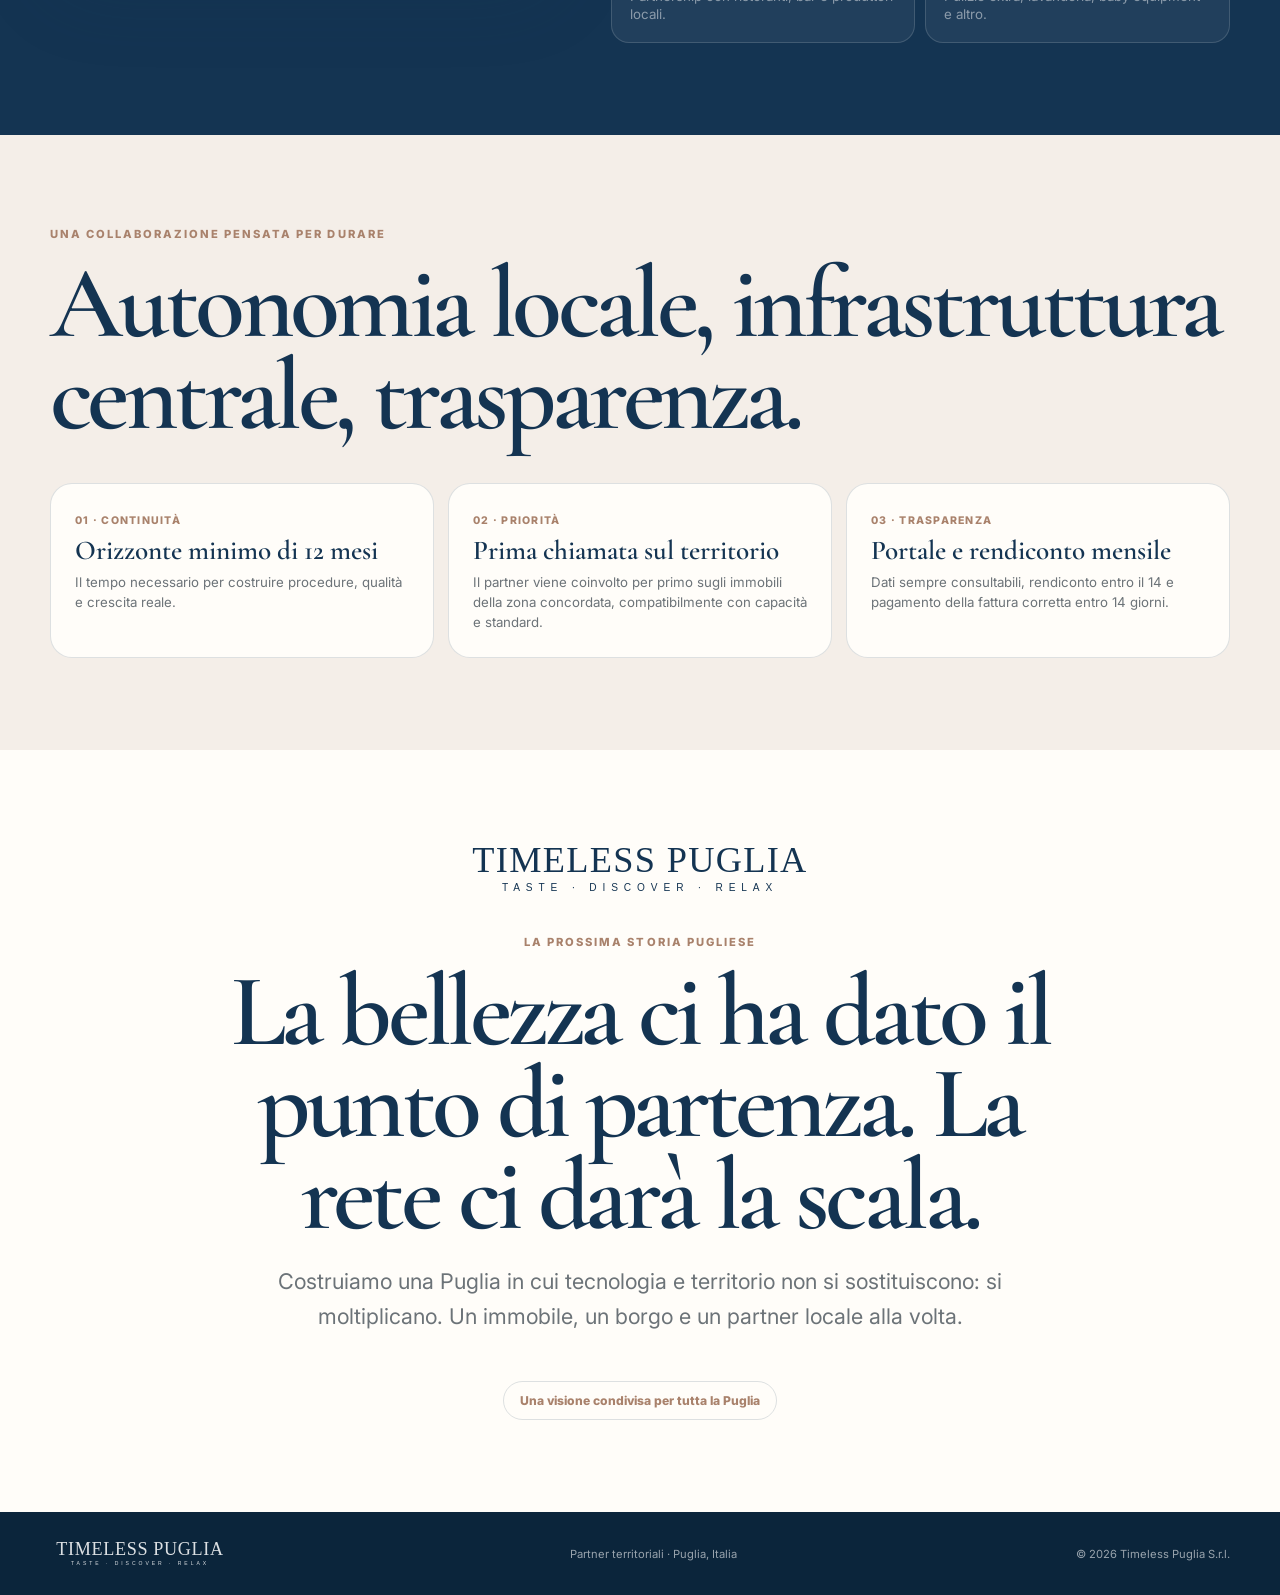
==== commit 12cb75d0: "Update Timeless partner site with earnings simulator and personalization" ====
--- a/timeless-partner-network/index.html
+++ b/timeless-partner-network/index.html
@@ -3,55 +3,40 @@
 <head>
 <meta charset="utf-8">
 <meta name="viewport" content="width=device-width,initial-scale=1,viewport-fit=cover">
-<meta name="theme-color" content="#10211d">
-<meta name="description" content="Entra nella rete dei partner territoriali Timeless Puglia: struttura centrale, presenza locale e crescita condivisa in tutta la regione.">
+<meta name="theme-color" content="#143452">
+<meta name="description" content="Timeless Puglia e i partner territoriali: una rete operativa locale per far crescere l'ospitalità in tutta la Puglia.">
 <meta property="og:title" content="Partner Territoriali | Timeless Puglia">
 <meta property="og:description" content="La bellezza della Puglia, una rete locale, un'unica infrastruttura per crescere insieme.">
-<meta property="og:type" content="website">
 <meta property="og:image" content="https://d8j0ntlcm91z4.cloudfront.net/user_39TGpIIPMKzymTSJdyAvdL6dGS4/hf_20260805_031759_62ec5b1f-cd7b-4704-ba75-1ed13d425165.png">
 <title>Partner Territoriali | Timeless Puglia</title>
 <link rel="preconnect" href="https://fonts.googleapis.com">
 <link rel="preconnect" href="https://fonts.gstatic.com" crossorigin>
-<link href="https://fonts.googleapis.com/css2?family=DM+Sans:wght@400;500;600;700&family=Playfair+Display:ital,wght@0,500;0,600;1,500&display=swap" rel="stylesheet">
-<style>
-:root{--ink:#10211d;--ink2:#183a31;--paper:#f5efe4;--cream:#fffaf1;--sun:#ffd84a;--coral:#ff6547;--sea:#0f69ca;--aqua:#64dfce;--muted:#69746f;--line:rgba(16,33,29,.14);--shadow:0 24px 80px rgba(8,28,23,.13);--r:28px;--shell:min(1180px,calc(100vw - 34px));--ease:cubic-bezier(.2,.8,.2,1)}
-*{box-sizing:border-box}html{scroll-behavior:smooth;background:var(--paper)}body{margin:0;background:var(--paper);color:var(--ink);font-family:"DM Sans",sans-serif;overflow-x:hidden}body.menu-open{overflow:hidden}img{display:block;max-width:100%}a{color:inherit}.shell{width:var(--shell);margin:auto}.section{padding:92px 0;position:relative}.eyebrow{margin:0 0 17px;font-size:.72rem;font-weight:700;letter-spacing:.17em;text-transform:uppercase}.title{font-family:"Playfair Display",serif;font-size:clamp(2.7rem,9vw,6.8rem);font-weight:500;line-height:.93;letter-spacing:-.045em;margin:0}.lead{font-size:clamp(1.08rem,2vw,1.35rem);line-height:1.58;max-width:720px;color:var(--muted)}.button{min-height:54px;border-radius:999px;padding:0 22px;display:inline-flex;align-items:center;justify-content:center;gap:10px;text-decoration:none;font-weight:700;font-size:.86rem;border:1px solid transparent;cursor:pointer;transition:.25s var(--ease)}.button:hover{transform:translateY(-3px)}.button-primary{background:var(--sun);color:var(--ink);box-shadow:0 14px 35px rgba(255,216,74,.25)}.button-dark{background:var(--ink);color:white}.button-outline{border-color:currentColor;background:transparent}.progress{position:fixed;z-index:200;left:0;top:0;width:100%;height:3px;background:rgba(255,255,255,.12)}.progress i{display:block;height:100%;width:0;background:linear-gradient(90deg,var(--sun),var(--coral))}.grain{position:fixed;inset:0;z-index:180;pointer-events:none;opacity:.035;background-image:url("data:image/svg+xml,%3Csvg viewBox='0 0 180 180' xmlns='http://www.w3.org/2000/svg'%3E%3Cfilter id='n'%3E%3CfeTurbulence type='fractalNoise' baseFrequency='.85' numOctaves='4'/%3E%3C/filter%3E%3Crect width='100%25' height='100%25' filter='url(%23n)'/%3E%3C/svg%3E")}
-header{height:74px;position:fixed;z-index:150;inset:0 0 auto;display:flex;align-items:center;justify-content:space-between;padding:0 max(17px,env(safe-area-inset-left));color:white;transition:.35s}header.scrolled{background:rgba(245,239,228,.9);color:var(--ink);backdrop-filter:blur(18px);box-shadow:0 1px 0 var(--line)}.brand{display:flex;align-items:center;gap:10px;text-decoration:none}.mark{width:39px;height:39px;border:1px solid currentColor;border-radius:50%;display:grid;place-items:center;font-family:"Playfair Display",serif;font-size:.85rem}.brand b{display:block;font-size:.72rem;letter-spacing:.16em}.brand em{font:italic .84rem "Playfair Display",serif;letter-spacing:.08em}.menu{width:44px;height:44px;border:0;background:transparent;color:inherit;display:grid;place-content:center;gap:5px}.menu span{width:25px;height:1.5px;background:currentColor;transition:.25s}.menu.open span:nth-child(1){transform:translateY(6.5px) rotate(45deg)}.menu.open span:nth-child(2){opacity:0}.menu.open span:nth-child(3){transform:translateY(-6.5px) rotate(-45deg)}nav{position:fixed;z-index:145;inset:74px 0 0;background:var(--paper);color:var(--ink);padding:30px;display:grid;align-content:center;gap:6px;transform:translateX(100%);transition:.45s var(--ease)}nav.open{transform:none}nav a{font:500 clamp(2rem,10vw,4rem) "Playfair Display",serif;text-decoration:none;padding:13px 0;border-bottom:1px solid var(--line)}nav a:last-child{color:var(--coral)}
-.hero{min-height:100svh;background:var(--ink);color:white;position:relative;display:grid;align-items:end;overflow:hidden;padding:125px 0 148px}.hero-bg{position:absolute;inset:-5%;width:110%;height:110%;object-fit:cover;filter:saturate(.92) contrast(1.04);transition:transform .15s linear}.hero:after{content:"";position:absolute;inset:0;background:linear-gradient(180deg,rgba(5,17,14,.16),rgba(5,17,14,.3) 36%,rgba(5,17,14,.93)),linear-gradient(90deg,rgba(5,17,14,.75),transparent 72%)}.hero-content{position:relative;z-index:2}.hero .eyebrow{color:var(--sun)}h1{font:500 clamp(3.6rem,13vw,9.5rem)/.86 "Playfair Display",serif;letter-spacing:-.06em;margin:0;max-width:1100px}.rotate{color:var(--sun);display:inline-block;min-width:5em}.hero-copy{font-size:clamp(1.05rem,2vw,1.28rem);line-height:1.57;max-width:760px;color:rgba(255,255,255,.84);margin:28px 0 0}.hero-actions{display:flex;flex-wrap:wrap;gap:12px;margin-top:31px}.hero .button-outline{color:white;background:rgba(255,255,255,.07);backdrop-filter:blur(10px)}.stats{position:absolute;z-index:3;bottom:28px;left:50%;transform:translateX(-50%);width:var(--shell);display:grid;grid-template-columns:repeat(2,1fr);border-top:1px solid rgba(255,255,255,.26)}.stat{padding:13px 9px;border-right:1px solid rgba(255,255,255,.17)}.stat:nth-child(2n){border-right:0}.stat strong{font:500 1.65rem "Playfair Display",serif;color:var(--sun);display:block}.stat small{font-size:.65rem;letter-spacing:.08em;text-transform:uppercase;color:rgba(255,255,255,.68)}.marquee{overflow:hidden;background:var(--sun);border-bottom:1px solid var(--line)}.marquee-track{width:max-content;display:flex;gap:19px;align-items:center;padding:13px 0;animation:marquee 30s linear infinite;font-size:.72rem;font-weight:700;letter-spacing:.13em;text-transform:uppercase}.marquee-track i{color:var(--coral);font-style:normal}@keyframes marquee{to{transform:translateX(-50%)}}
-.story{overflow:hidden}.story-grid{display:grid;gap:48px;align-items:center}.puglia-card{min-height:610px;border-radius:34px;background:linear-gradient(145deg,#163c35,#0b2420);position:relative;overflow:hidden;box-shadow:var(--shadow)}.puglia-card:before{content:"";position:absolute;width:360px;height:360px;border-radius:50%;background:var(--aqua);filter:blur(120px);opacity:.22;right:-120px;top:-80px}.map{position:absolute;inset:7% 4% 17%;width:92%;height:76%;filter:drop-shadow(0 28px 35px rgba(0,0,0,.35))}.map polygon{fill:#f4ead8;stroke:rgba(255,255,255,.35);stroke-width:4}.route{fill:none;stroke:rgba(16,33,29,.45);stroke-width:3;stroke-dasharray:10 12;animation:dash 15s linear infinite}@keyframes dash{to{stroke-dashoffset:-400}}.node{position:absolute;color:white;font-size:.69rem;font-weight:700;display:flex;gap:8px;align-items:center;text-shadow:0 2px 10px #000}.node i{width:9px;height:9px;border-radius:50%;background:var(--sun);box-shadow:0 0 0 5px rgba(255,216,74,.18),0 0 22px var(--sun)}.n1{left:16%;top:23%}.n2{left:33%;top:42%}.n3{left:48%;top:56%}.n4{left:58%;top:67%}.n5{left:72%;top:80%}.map-note{position:absolute;left:22px;right:22px;bottom:21px;padding:16px 18px;border-radius:18px;background:rgba(255,255,255,.09);border:1px solid rgba(255,255,255,.16);backdrop-filter:blur(12px);color:white}.map-note b{display:block;font-family:"Playfair Display",serif;font-size:1.15rem}.map-note span{font-size:.73rem;color:rgba(255,255,255,.65)}.chips{display:flex;flex-wrap:wrap;gap:8px;margin-top:25px}.chips span{padding:9px 13px;border:1px solid var(--line);border-radius:999px;background:rgba(255,255,255,.45);font-size:.77rem;font-weight:600}
-.model{background:var(--ink);color:white}.model .lead{color:rgba(255,255,255,.66)}.roles{display:grid;gap:16px;margin-top:52px}.role{padding:28px;border-radius:var(--r);border:1px solid rgba(255,255,255,.14);background:rgba(255,255,255,.055)}.role.partner{background:var(--sun);color:var(--ink);border-color:transparent}.role-top{display:flex;justify-content:space-between;font-size:.68rem;letter-spacing:.12em;text-transform:uppercase;font-weight:700;opacity:.7}.role h3{font:500 clamp(2.1rem,8vw,4rem) "Playfair Display",serif;margin:20px 0 10px}.role p{line-height:1.55;opacity:.74}.role ul{list-style:none;margin:22px 0 0;padding:0;display:grid;gap:12px}.role li{display:grid;grid-template-columns:27px 1fr;gap:10px;align-items:start;font-size:.88rem;line-height:1.4}.role li b{width:25px;height:25px;border-radius:50%;border:1px solid currentColor;display:grid;place-items:center;font-size:.68rem}.not-sales{margin-top:18px;border:1px solid rgba(255,255,255,.18);border-radius:18px;padding:18px;display:flex;gap:13px;align-items:flex-start}.not-sales i{width:27px;height:27px;background:var(--aqua);color:var(--ink);border-radius:50%;display:grid;place-items:center;font-style:normal;font-weight:800}.not-sales span{display:block;color:rgba(255,255,255,.6);font-size:.82rem;margin-top:4px;line-height:1.45}
-.engine{background:#0c1714;color:white;overflow:hidden}.engine-photo{position:absolute;inset:0}.engine-photo img{width:100%;height:100%;object-fit:cover;opacity:.28}.engine-photo:after{content:"";position:absolute;inset:0;background:linear-gradient(90deg,#0c1714 10%,rgba(12,23,20,.72),rgba(12,23,20,.88))}.engine-grid{position:relative;z-index:2;display:grid;gap:48px}.engine .lead{color:rgba(255,255,255,.65)}.engine-cards{display:grid;gap:12px}.engine-card{padding:24px;border-radius:22px;background:rgba(255,255,255,.08);border:1px solid rgba(255,255,255,.13);backdrop-filter:blur(13px)}.engine-card small{color:var(--sun);font-weight:700}.engine-card h3{font:500 1.5rem "Playfair Display",serif;margin:10px 0 7px}.engine-card p{margin:0;color:rgba(255,255,255,.63);font-size:.83rem;line-height:1.5}
-.journey{background:var(--cream)}.timeline{margin-top:50px;position:relative;display:grid;gap:13px}.timeline:before{content:"";position:absolute;left:22px;top:18px;bottom:18px;width:2px;background:var(--line)}.step{position:relative;margin-left:0;padding:21px 20px 21px 65px;border-radius:21px;background:white;border:1px solid var(--line)}.step>i{position:absolute;z-index:2;left:8px;top:17px;width:30px;height:30px;border-radius:50%;background:var(--ink);color:white;display:grid;place-items:center;font-style:normal;font-size:.67rem}.step small{font-size:.65rem;font-weight:700;letter-spacing:.1em;text-transform:uppercase;color:var(--coral)}.step h3{font:500 1.35rem "Playfair Display",serif;margin:6px 0}.step p{font-size:.81rem;line-height:1.45;color:var(--muted);margin:0}
-.economics{background:var(--paper)}.eco-grid{display:grid;gap:48px}.money-points{display:grid;gap:10px;margin-top:28px}.money-point{padding:17px;border:1px solid var(--line);border-radius:17px;background:rgba(255,255,255,.5);display:grid;grid-template-columns:78px 1fr;gap:14px;align-items:center}.money-point strong{font:500 2rem "Playfair Display",serif;color:var(--coral)}.money-point span{font-size:.82rem;line-height:1.4;color:var(--muted)}.calculator{padding:26px;border-radius:30px;background:var(--ink);color:white;box-shadow:var(--shadow)}.calc-head{display:flex;justify-content:space-between;align-items:start;margin-bottom:24px}.calc-head b{font:500 1.55rem "Playfair Display",serif}.live{font-size:.62rem;letter-spacing:.11em;color:var(--aqua)}.range{display:grid;gap:10px;margin:21px 0}.range label{display:flex;justify-content:space-between;font-size:.78rem}.range output{font-weight:700;color:var(--sun)}input[type=range]{width:100%;accent-color:var(--sun)}.margin-card{background:white;color:var(--ink);border-radius:20px;padding:18px;margin:24px 0}.margin-card span{font-size:.7rem;color:var(--muted)}.margin-card strong{display:block;font:500 2.5rem "Playfair Display",serif;margin-top:5px}.split{height:18px;border-radius:99px;overflow:hidden;display:flex;background:#fff}.split i:first-child{width:70%;background:var(--coral)}.split i:last-child{width:30%;background:var(--sun)}.split-values{display:grid;grid-template-columns:1fr 1fr;gap:12px;margin-top:12px}.split-values div{padding:12px;border:1px solid rgba(255,255,255,.14);border-radius:14px}.split-values span{font-size:.65rem;color:rgba(255,255,255,.55)}.split-values b{display:block;margin-top:4px}.calc-note{font-size:.7rem;line-height:1.45;color:rgba(255,255,255,.55);margin:15px 0 0}
-.ecosystem{background:var(--sea);color:white;overflow:hidden}.ecosystem-bg{position:absolute;inset:0}.ecosystem-bg img{width:100%;height:100%;object-fit:cover;opacity:.42}.ecosystem-bg:after{content:"";position:absolute;inset:0;background:linear-gradient(90deg,rgba(7,44,88,.95),rgba(7,44,88,.48),rgba(7,44,88,.82))}.ecosystem-content{position:relative;z-index:2}.ecosystem .lead{color:rgba(255,255,255,.72)}.orbit{margin-top:35px;display:flex;flex-wrap:wrap;gap:10px}.orbit span{padding:12px 16px;border:1px solid rgba(255,255,255,.28);background:rgba(255,255,255,.1);border-radius:999px;backdrop-filter:blur(12px);font-size:.79rem;font-weight:600;animation:float 5s ease-in-out infinite}.orbit span:nth-child(2n){animation-delay:-2s}.orbit span:nth-child(3n){animation-delay:-3.5s}@keyframes float{50%{transform:translateY(-7px)}}
-.profile{background:var(--cream)}.profile-grid{display:grid;gap:13px;margin-top:40px}.profile-card{background:white;border:1px solid var(--line);border-radius:22px;padding:23px}.profile-card i{font-style:normal;font-size:1.5rem}.profile-card h3{font:500 1.35rem "Playfair Display",serif;margin:13px 0 7px}.profile-card p{font-size:.81rem;color:var(--muted);line-height:1.48;margin:0}.terms{background:var(--ink);color:white}.terms .lead{color:rgba(255,255,255,.62)}.terms-grid{display:grid;grid-template-columns:repeat(2,1fr);gap:11px;margin-top:38px}.term{padding:21px;border:1px solid rgba(255,255,255,.14);border-radius:20px;background:rgba(255,255,255,.055)}.term strong{font:500 clamp(2rem,8vw,3.6rem) "Playfair Display",serif;color:var(--sun)}.term span{display:block;font-size:.72rem;line-height:1.4;color:rgba(255,255,255,.58);margin-top:6px}.faq{background:var(--paper)}.faq-list{margin-top:38px;border-top:1px solid var(--line)}details{border-bottom:1px solid var(--line);padding:18px 0}summary{cursor:pointer;list-style:none;display:flex;justify-content:space-between;gap:20px;font-weight:700}summary::-webkit-details-marker{display:none}summary:after{content:"+";font-size:1.4rem;color:var(--coral)}details[open] summary:after{content:"−"}details p{color:var(--muted);font-size:.86rem;line-height:1.55;max-width:800px}
-.cta{background:var(--sun)}.cta-grid{display:grid;gap:45px}.cta .title{max-width:760px}.form{background:white;border-radius:29px;padding:24px;box-shadow:var(--shadow);display:grid;gap:14px}.field{display:grid;gap:7px}.field label{font-size:.67rem;font-weight:700;text-transform:uppercase;letter-spacing:.08em}.field input,.field select,.field textarea{width:100%;border:1px solid var(--line);border-radius:13px;background:var(--cream);padding:14px;color:var(--ink);outline:none}.field input:focus,.field select:focus,.field textarea:focus{border-color:var(--sea);box-shadow:0 0 0 3px rgba(15,105,202,.12)}.form-row{display:grid;gap:14px}.consent{display:grid;grid-template-columns:18px 1fr;gap:9px;font-size:.67rem;color:var(--muted);line-height:1.4}.consent input{accent-color:var(--ink)}.status{min-height:18px;font-size:.72rem;color:var(--coral)}footer{background:#07130f;color:white;padding:35px 0 calc(35px + env(safe-area-inset-bottom))}.footer-grid{display:grid;gap:20px}.footer-brand{display:flex;gap:10px;align-items:center}.footer-grid p{font-size:.7rem;color:rgba(255,255,255,.5);line-height:1.5}.footer-links{display:flex;gap:16px;flex-wrap:wrap}.footer-links a{font-size:.72rem;text-decoration:none;color:rgba(255,255,255,.72)}.mobile-cta{position:fixed;z-index:130;left:13px;right:13px;bottom:calc(12px + env(safe-area-inset-bottom));display:flex;opacity:0;pointer-events:none;transform:translateY(20px);transition:.3s}.mobile-cta.show{opacity:1;pointer-events:auto;transform:none}.mobile-cta .button{width:100%;box-shadow:0 15px 45px rgba(0,0,0,.25)}.reveal{opacity:0;transform:translateY(25px);transition:opacity .75s var(--ease),transform .75s var(--ease)}.reveal.visible{opacity:1;transform:none}
-@media(min-width:700px){:root{--shell:min(1180px,calc(100vw - 72px))}.section{padding:125px 0}.stats{grid-template-columns:repeat(4,1fr)}.stat:nth-child(2n){border-right:1px solid rgba(255,255,255,.17)}.stat:last-child{border-right:0}.form-row{grid-template-columns:1fr 1fr}.profile-grid{grid-template-columns:repeat(2,1fr)}.terms-grid{grid-template-columns:repeat(4,1fr)}.footer-grid{grid-template-columns:auto 1fr auto;align-items:center}.mobile-cta{display:none}}
-@media(min-width:960px){.menu{display:none}nav{position:static;inset:auto;transform:none;background:transparent;color:inherit;display:flex;align-items:center;gap:26px;padding:0}nav a{font:700 .7rem "DM Sans",sans-serif;letter-spacing:.07em;text-transform:uppercase;padding:8px 0;border:0}nav a:last-child{color:var(--ink);background:var(--sun);padding:12px 17px;border-radius:99px}.hero{padding-top:145px;align-items:center}.story-grid,.engine-grid,.eco-grid,.cta-grid{grid-template-columns:1fr 1fr;gap:85px}.roles{grid-template-columns:1fr 1fr}.role{padding:38px}.engine-copy{position:sticky;top:120px;align-self:start}.engine-cards{grid-template-columns:1fr 1fr}.engine-card:last-child{grid-column:1/-1}.timeline{grid-template-columns:repeat(6,1fr);gap:11px}.timeline:before{left:3%;right:3%;top:22px;bottom:auto;width:auto;height:2px}.step{padding:58px 16px 20px;min-height:250px}.step>i{left:14px;top:7px}.profile-grid{grid-template-columns:repeat(3,1fr)}.puglia-card{min-height:700px}.orbit{max-width:650px}.mobile-cta{display:none}}
-@media(prefers-reduced-motion:reduce){html{scroll-behavior:auto}*,*:before,*:after{animation:none!important;transition-duration:.01ms!important}.reveal{opacity:1;transform:none}}
-</style>
+<link href="https://fonts.googleapis.com/css2?family=Cormorant+Garamond:ital,wght@0,500;0,600;1,500&family=Inter:wght@400;500;600;700;800&display=swap" rel="stylesheet">
+<link rel="stylesheet" href="styles-v2.css">
 </head>
 <body>
-<div class="progress"><i></i></div><div class="grain"></div>
-<header><a class="brand" href="#top"><span class="mark">TP</span><span><b>TIMELESS</b><em>Puglia</em></span></a><button class="menu" aria-label="Apri menu"><span></span><span></span><span></span></button><nav><a href="#visione">Visione</a><a href="#modello">Il modello</a><a href="#economia">Economia</a><a href="#percorso">Come funziona</a><a href="#candidatura">Diventa partner</a></nav></header>
+<div class="progress"><i></i></div>
+<header><div class="header-inner"><a class="brand-pill" href="#top" aria-label="Timeless Puglia"><img alt="Timeless Puglia" src="logo.svg"></a><nav class="nav-pill" aria-label="Navigazione"><a href="#modello">Il modello</a><a href="#valore">Il valore</a><a href="#insieme">Insieme</a></nav></div></header>
 <main id="top">
-<section class="hero"><img class="hero-bg" src="https://d8j0ntlcm91z4.cloudfront.net/user_39TGpIIPMKzymTSJdyAvdL6dGS4/hf_20260805_031759_62ec5b1f-cd7b-4704-ba75-1ed13d425165.png" alt="Paesaggio pugliese all'alba"><div class="hero-content shell"><p class="eyebrow reveal">Timeless Puglia × Partner Territoriali</p><h1 class="reveal">La Puglia cresce quando <span class="rotate">chi la conosce</span> incontra la struttura giusta.</h1><p class="hero-copy reveal">La tecnologia può arrivare ovunque. La conoscenza del territorio no. Uniamo imprese locali e fornitori di fiducia a un brand, una piattaforma e un'assistenza centrale già operativi: una rete regionale che trasforma la bellezza della Puglia in valore condiviso.</p><div class="hero-actions reveal"><a class="button button-primary" href="#modello">Scopri il modello ↘</a><a class="button button-outline" href="#candidatura">Candidati nella tua zona</a></div></div><div class="stats"><div class="stat reveal"><strong data-count="200">0+</strong><small>immobili in gestione</small></div><div class="stat reveal"><strong>24/7</strong><small>assistenza ospiti</small></div><div class="stat reveal"><strong>100%</strong><small>pulizie al partner</small></div><div class="stat reveal"><strong>1</strong><small>piattaforma condivisa</small></div></div></section>
-<div class="marquee"><div class="marquee-track"><span>Gargano</span><i>✦</i><span>Daunia</span><i>✦</i><span>BAT</span><i>✦</i><span>Terra di Bari</span><i>✦</i><span>Valle d'Itria</span><i>✦</i><span>Taranto</span><i>✦</i><span>Brindisi</span><i>✦</i><span>Salento</span><i>✦</i><span>Gargano</span><i>✦</i><span>Daunia</span><i>✦</i><span>BAT</span><i>✦</i><span>Terra di Bari</span><i>✦</i><span>Valle d'Itria</span><i>✦</i><span>Taranto</span><i>✦</i><span>Brindisi</span><i>✦</i><span>Salento</span><i>✦</i></div></div>
-<section id="visione" class="section story"><div class="shell story-grid"><div><p class="eyebrow reveal">Una regione, molti territori</p><h2 class="title reveal">La bellezza della Puglia non ha un solo centro.</h2><p class="lead reveal">Dal Gargano alle Murge, dalla Valle d'Itria allo Ionio, ogni destinazione ha un ritmo diverso. La struttura centrale può scalare i sistemi. Solo una presenza locale può conoscere davvero il territorio.</p><p class="reveal" style="color:var(--muted);line-height:1.7">Costruiamo una rete di operatori territoriali: imprese autonome, radicate localmente, che diventano il presidio operativo di un'unica esperienza Timeless.</p><div class="chips reveal"><span>Conoscenza locale</span><span>Tecnologia centrale</span><span>Standard comuni</span><span>Crescita condivisa</span></div></div><div class="puglia-card reveal"><svg class="map" viewBox="0 0 1260 1000" aria-label="Mappa stilizzata della Puglia"><polygon points="78,14 64,84 85,111 37,150 14,139 7,194 64,239 53,283 124,324 100,361 119,389 214,413 329,375 388,424 365,459 414,486 443,478 512,576 574,550 625,573 624,682 666,716 760,663 802,686 787,714 896,765 1020,769 1073,849 1059,875 1084,931 1202,991 1250,831 1217,762 1078,640 1068,602 1042,607 1045,586 883,520 742,409 372,260 369,245 402,256 347,217 338,159 438,88 425,24 382,7"/><path class="route" d="M120 170 C260 250 340 330 445 455 S680 650 830 710 S1040 790 1170 910"/></svg><span class="node n1"><i></i>Gargano · Daunia</span><span class="node n2"><i></i>Terra di Bari</span><span class="node n3"><i></i>Valle d'Itria</span><span class="node n4"><i></i>Arco ionico</span><span class="node n5"><i></i>Salento</span><div class="map-note"><b>Una rete, non una sede.</b><span>Presidi locali coordinati da un unico sistema.</span></div></div></div></section>
-<section id="modello" class="section model"><div class="shell"><p class="eyebrow reveal">Il modello operativo</p><h2 class="title reveal">Ognuno fa ciò che sa fare meglio.</h2><p class="lead reveal">Timeless costruisce e gestisce la macchina centrale. Il partner territoriale rende quella macchina concreta, immobile per immobile.</p><div class="roles"><article class="role reveal"><div class="role-top"><span>01</span><span>Struttura centrale</span></div><h3>Timeless Puglia</h3><p>Centralizziamo tutto ciò che può essere scalato per eliminare duplicazioni e aumentare qualità e risultati.</p><ul><li><b>01</b><span>Marketing, contatti e qualificazione commerciale</span></li><li><b>02</b><span>Offerta, negoziazione e contratto con il proprietario</span></li><li><b>03</b><span>Annunci, distribuzione, pricing e revenue management</span></li><li><b>04</b><span>Messaggistica e guest support multilingue 24/7</span></li><li><b>05</b><span>Incassi, riconciliazioni, dashboard e rendicontazione</span></li><li><b>06</b><span>Cedolare secca, fatturazione imprese, imposta di soggiorno e pratiche</span></li><li><b>07</b><span>App, PMS, smart access, automazioni e assicurazioni</span></li></ul></article><article class="role partner reveal"><div class="role-top"><span>02</span><span>Presidio locale</span></div><h3>Partner territoriale</h3><p>Un'impresa autonoma che conosce il territorio e trasforma ogni promessa digitale in un servizio reale.</p><ul><li><b>01</b><span>Appuntamenti logistici, sopralluoghi e informazioni tecniche</span></li><li><b>02</b><span>Raccolta documentale e preparazione operativa</span></li><li><b>03</b><span>Organizzazione di fotografie e fornitori locali</span></li><li><b>04</b><span>Pulizie, biancheria, consumabili e controlli qualità</span></li><li><b>05</b><span>Piccola manutenzione, interventi e installazioni</span></li><li><b>06</b><span>Urgenze fisiche, accessi e supporto operativo agli ospiti</span></li><li><b>07</b><span>Aggiornamento continuo tramite gestionale e app</span></li></ul></article></div><div class="not-sales reveal"><i>✓</i><div><strong>Non è una rete vendita.</strong><span>Nessun obiettivo commerciale, nessuna trattativa sui contratti, nessun obbligo di acquisire proprietari. Il partner resta un'impresa autonoma focalizzata sui servizi operativi.</span></div></div></div></section>
-<section class="section engine"><div class="engine-photo"><img src="https://d8j0ntlcm91z4.cloudfront.net/user_39TGpIIPMKzymTSJdyAvdL6dGS4/hf_20260805_031809_752b9ec5-08a9-42dc-966f-9fae0283633b.png" alt="Operatore locale in una masseria pugliese"></div><div class="shell engine-grid"><div class="engine-copy"><p class="eyebrow reveal">La macchina che non devi costruire</p><h2 class="title reveal">Tu porti il territorio. Noi portiamo l'infrastruttura.</h2><p class="lead reveal">Niente call center da creare, software da sviluppare o accordi OTA da negoziare. Entri in un sistema già operativo.</p></div><div class="engine-cards"><article class="engine-card reveal"><small>01</small><h3>Demand engine</h3><p>Brand, marketing, opportunità qualificate, distribuzione e vendita multicanale.</p></article><article class="engine-card reveal"><small>02</small><h3>Revenue engine</h3><p>Domanda locale, competitor, eventi e ottimizzazione giornaliera.</p></article><article class="engine-card reveal"><small>03</small><h3>Guest engine</h3><p>Assistenza 24/7, messaggi automatici, upsell, guide e reclami.</p></article><article class="engine-card reveal"><small>04</small><h3>Admin engine</h3><p>Fiscalità, imposte, fatture, pratiche, assicurazioni e flussi trasparenti.</p></article><article class="engine-card reveal"><small>05</small><h3>Operations engine</h3><p>Ticket, checklist, dashboard, smart lock e tracciamento degli interventi.</p></article></div></div></section>
-<section id="percorso" class="section journey"><div class="shell"><p class="eyebrow reveal">Dal contatto al go-live</p><h2 class="title reveal">Un percorso semplice. Ruoli sempre chiari.</h2><div class="timeline"><article class="step reveal"><i>01</i><small>Timeless</small><h3>Trova e qualifica</h3><p>Avviamo il contatto commerciale e analizziamo l'opportunità.</p></article><article class="step reveal"><i>02</i><small>Partner locale</small><h3>Visita e raccoglie</h3><p>Sopralluogo, dati tecnici e documentazione.</p></article><article class="step reveal"><i>03</i><small>Timeless</small><h3>Propone e firma</h3><p>Offerta, condizioni e contratto con il proprietario.</p></article><article class="step reveal"><i>04</i><small>Insieme</small><h3>Pianifichiamo</h3><p>Standard, interventi, pulizie, foto e accessi.</p></article><article class="step reveal"><i>05</i><small>Partner + Timeless</small><h3>Andiamo online</h3><p>Il partner prepara; Timeless pubblica e attiva i sistemi.</p></article><article class="step reveal"><i>06</i><small>Ogni giorno</small><h3>Gestiamo in tandem</h3><p>Timeless segue da remoto; il partner interviene in loco.</p></article></div></div></section>
-<section id="economia" class="section economics"><div class="shell eco-grid"><div><p class="eyebrow reveal">Un modello trasparente</p><h2 class="title reveal">Il valore si crea insieme. E si vede in tempo reale.</h2><p class="lead reveal">Il portale mostra prenotazioni, ricavi di gestione, costi deducibili, pulizie, interventi e corrispettivo del partner.</p><div class="money-points"><div class="money-point reveal"><strong>30%</strong><span>al partner sul Margine Netto di Collaborazione, come corrispettivo variabile per i servizi operativi.</span></div><div class="money-point reveal"><strong>100%</strong><span>della tariffa di pulizia concordata resta al partner territoriale.</span></div><div class="money-point reveal"><strong>100%</strong><span>dei ricavi dei servizi extra venduti dal partner resta al partner.</span></div></div></div><div class="calculator reveal"><div class="calc-head"><div><small>Simulatore mensile</small><br><b>Modifica i valori</b></div><span class="live">● LIVE</span></div><div class="range"><label><span>Ricavi di gestione</span><output id="revOut">€10.000</output></label><input id="revenue" type="range" min="1000" max="50000" step="500" value="10000"></div><div class="range"><label><span>Costi deducibili</span><output id="costOut">€500</output></label><input id="cost" type="range" min="0" max="10000" step="100" value="500"></div><div class="margin-card"><span>Margine Netto di Collaborazione</span><strong id="margin">€9.500</strong></div><div class="split"><i></i><i></i></div><div class="split-values"><div><span>Timeless · 70%</span><b id="timeless">€6.650</b></div><div><span>Partner · 30%</span><b id="partner">€2.850</b></div></div><p class="calc-note">Pulizie e servizi extra del partner sono calcolati separatamente. L'esempio è illustrativo e non rappresenta una garanzia di ricavi.</p></div></div></section>
-<section class="section ecosystem"><div class="ecosystem-bg"><img src="https://d8j0ntlcm91z4.cloudfront.net/user_39TGpIIPMKzymTSJdyAvdL6dGS4/hf_20260805_031820_58fbe952-f377-47c0-9e76-09bbe3663aea.png" alt="Ecosistema di servizi turistici in Puglia"></div><div class="shell ecosystem-content"><p class="eyebrow reveal">Più di un soggiorno</p><h2 class="title reveal">Un ecosistema dal quale l'ospite non vuole uscire.</h2><p class="lead reveal">Case, transfer, mare, ristorazione ed esperienze diventano un percorso unico. Ogni servizio ben coordinato migliora il soggiorno e genera nuovo valore sul territorio.</p><div class="orbit reveal"><span>Taxi e transfer</span><span>Tour in barca</span><span>Ristoranti</span><span>Bar e beach club</span><span>Escursioni</span><span>Guide locali</span><span>Noleggi</span><span>Esperienze autentiche</span></div></div></section>
-<section class="section profile"><div class="shell"><p class="eyebrow reveal">Chi stiamo cercando</p><h2 class="title reveal">Operatori locali che vogliono crescere senza perdere la propria autonomia.</h2><div class="profile-grid"><article class="profile-card reveal"><i>◎</i><h3>Radicamento locale</h3><p>Conosci persone, tempi, distanze e peculiarità della tua zona.</p></article><article class="profile-card reveal"><i>✓</i><h3>Organizzazione regolare</h3><p>Personale, collaboratori e fornitori contrattualizzati e assicurati.</p></article><article class="profile-card reveal"><i>⌁</i><h3>Capacità operativa</h3><p>Pulizie, controlli, accessi, manutenzioni e urgenze fisiche.</p></article><article class="profile-card reveal"><i>↗</i><h3>Velocità e tracciabilità</h3><p>Presa in carico rapida e aggiornamento costante nel gestionale.</p></article><article class="profile-card reveal"><i>◇</i><h3>Cura del dettaglio</h3><p>Standard alti, attenzione all'ospite e rispetto degli immobili.</p></article><article class="profile-card reveal"><i>∞</i><h3>Visione di lungo periodo</h3><p>Una collaborazione costruita per crescere insieme nel tempo.</p></article></div></div></section>
-<section class="section terms"><div class="shell"><p class="eyebrow reveal">Un rapporto chiaro fin dall'inizio</p><h2 class="title reveal">Regole semplici. Dati condivisi. Nessuna zona grigia.</h2><p class="lead reveal">Le condizioni definitive vengono formalizzate in un accordo operativo tra imprese autonome.</p><div class="terms-grid"><article class="term reveal"><strong>12</strong><span>mesi di durata minima iniziale</span></article><article class="term reveal"><strong>180</strong><span>giorni di preavviso dopo il periodo minimo</span></article><article class="term reveal"><strong>14</strong><span>giorno del mese entro cui si consolida il rendiconto</span></article><article class="term reveal"><strong>14</strong><span>giorni dalla fattura corretta per il pagamento</span></article></div></div></section>
-<section class="section faq"><div class="shell"><p class="eyebrow reveal">Domande frequenti</p><h2 class="title reveal">Prima di partire, tutto deve essere chiaro.</h2><div class="faq-list"><details><summary>Il partner deve trovare nuovi proprietari?</summary><p>No. Timeless gestisce ricerca, qualificazione, offerta e negoziazione. Il partner si concentra sul presidio tecnico e operativo del territorio.</p></details><details><summary>Il partner resta un'impresa autonoma?</summary><p>Sì. Organizza direttamente il proprio personale e i propri fornitori, nel rispetto degli standard e dei tempi di servizio concordati.</p></details><details><summary>Chi comunica con gli ospiti?</summary><p>Timeless gestisce la messaggistica ordinaria 24/7. Il partner entra nella conversazione tramite il gestionale quando serve un intervento fisico.</p></details><details><summary>Come vengono gestite pulizie e manutenzioni?</summary><p>La tariffa di pulizia viene definita in modo trasparente per ogni immobile. Le soglie e le autorizzazioni per le manutenzioni sono concordate e tracciate nel portale.</p></details><details><summary>Posso vendere servizi extra?</summary><p>Sì. I servizi extra venduti direttamente dal partner, come transfer o esperienze locali, restano economicamente al partner, secondo le regole concordate.</p></details><details><summary>È prevista un'esclusiva commerciale?</summary><p>No. Il partner non è un agente commerciale. Può però ricevere priorità operativa sugli immobili della zona concordata quando capacità e standard sono adeguati.</p></details></div></div></section>
-<section id="candidatura" class="section cta"><div class="shell cta-grid"><div><p class="eyebrow reveal">Costruiamo insieme la rete della Puglia</p><h2 class="title reveal">Il prossimo territorio potrebbe essere il tuo.</h2><p class="lead reveal" style="color:rgba(16,33,29,.72)">Raccontaci dove operi, come è organizzata la tua struttura e quali servizi puoi garantire. Valuteremo insieme la compatibilità territoriale e operativa.</p></div><form class="form reveal" id="form"><div class="form-row"><div class="field"><label for="company">Azienda *</label><input id="company" name="azienda" required placeholder="Ragione sociale"></div><div class="field"><label for="area">Territorio *</label><input id="area" name="territorio" required placeholder="Comuni e provincia coperti"></div></div><div class="form-row"><div class="field"><label for="name">Referente *</label><input id="name" name="referente" required placeholder="Nome e cognome"></div><div class="field"><label for="phone">Telefono *</label><input id="phone" name="telefono" required placeholder="+39 ..."></div></div><div class="field"><label for="email">E-mail *</label><input id="email" type="email" name="email" required placeholder="nome@azienda.it"></div><div class="field"><label for="type">Tipologia di operatore</label><select id="type" name="tipologia"><option>Agenzia immobiliare</option><option>Property manager</option><option>Impresa di pulizie e manutenzioni</option><option>Gestore di strutture ricettive</option><option>Consorzio o rete locale</option><option>Altro</option></select></div><div class="field"><label for="message">Capacità operativa</label><textarea id="message" name="messaggio" rows="4" placeholder="Team, immobili già seguiti, pulizie, manutenzioni, aree coperte..."></textarea></div><label class="consent"><input type="checkbox" required><span>Confermo di poter essere ricontattato in relazione alla candidatura. I dati saranno utilizzati esclusivamente per valutarla.</span></label><button class="button button-dark" type="submit">Invia la candidatura ↗</button><p class="status" id="status"></p></form></div></section>
+<section class="hero">
+<img class="hero-bg" src="https://d8j0ntlcm91z4.cloudfront.net/user_39TGpIIPMKzymTSJdyAvdL6dGS4/hf_20260805_031759_62ec5b1f-cd7b-4704-ba75-1ed13d425165.png" alt="Costa e paesaggi della Puglia all'alba" fetchpriority="high">
+<div class="shell hero-content">
+<p class="eyebrow" data-personal-eyebrow>Una rete territoriale per tutta la Puglia</p>
+<h1>La Puglia cresce quando <span>cresciamo insieme.</span></h1>
+<p class="hero-copy" data-personal-hero>Timeless mette a disposizione tecnologia, brand, revenue management e assistenza continua. Il partner locale porta presenza, velocità e conoscenza reale del territorio.</p>
+<div class="proposal-tag" data-personal-tag><i></i><span>Una proposta costruita per il tuo territorio</span></div>
+<div class="hero-stats"><div class="hero-stat"><strong>24/7</strong><small>assistenza centralizzata</small></div><div class="hero-stat"><strong>100%</strong><small>operatività tracciata</small></div><div class="hero-stat"><strong>1 rete</strong><small>molti territori, una visione</small></div></div>
+</div></section>
+<div class="marquee"><div class="marquee-track"><span>Bari</span><b>•</b><span>Gargano</span><b>•</b><span>Valle d'Itria</span><b>•</b><span>Taranto</span><b>•</b><span>Brindisi</span><b>•</b><span>Lecce</span><b>•</b><span>Salento</span><b>•</b><span>Bari</span><b>•</b><span>Gargano</span><b>•</b><span>Valle d'Itria</span><b>•</b><span>Taranto</span><b>•</b><span>Brindisi</span><b>•</b><span>Lecce</span><b>•</b><span>Salento</span><b>•</b></div></div>
+<section class="section story"><div class="shell story-grid"><div class="reveal"><p class="eyebrow">La storia che vogliamo costruire</p><h2>Una regione bellissima. Una rete ancora più forte.</h2><p class="lead">La Puglia non è un unico mercato: è una costellazione di borghi, coste, città d'arte, masserie e comunità. Per crescere bene servono una struttura centrale solida e persone che conoscano davvero ogni territorio.</p><div class="territories"><span>Gargano e Daunia</span><span>Terra di Bari</span><span>Valle d'Itria</span><span>Arco ionico</span><span>Brindisino</span><span>Salento</span></div></div><div class="visual-card reveal"><img src="https://d8j0ntlcm91z4.cloudfront.net/user_39TGpIIPMKzymTSJdyAvdL6dGS4/hf_20260805_031809_752b9ec5-08a9-42dc-966f-9fae0283633b.png" alt="Operatore locale in una struttura pugliese" loading="lazy"><div class="visual-caption"><b>La tecnologia arriva ovunque. La conoscenza locale nasce sul posto.</b><span>È qui che il partner territoriale diventa essenziale.</span></div></div></div></section>
+<section class="section model" id="modello"><div class="shell"><div class="reveal"><p class="eyebrow">Due competenze complementari</p><h2>Tu rendi il servizio reale. Noi facciamo funzionare la macchina.</h2><p class="lead">Ruoli distinti, dati condivisi e un unico standard di ospitalità. Il partner non deve costruire software, customer care o amministrazione: può concentrarsi su ciò che sa fare meglio.</p></div><div class="role-grid"><article class="role reveal"><span class="role-label">Timeless Puglia · struttura centrale</span><h3>La regia completa</h3><p>Gestiamo il processo commerciale e tutto ciò che può essere centralizzato, automatizzato e migliorato con i dati.</p><ul><li><i>01</i><span>Marketing, acquisizione proprietari e contratti</span></li><li><i>02</i><span>Annunci, pricing dinamico e revenue management</span></li><li><i>03</i><span>Prenotazioni, incassi, riconciliazioni e portale</span></li><li><i>04</i><span>Customer support e messaggistica 24 ore su 24</span></li><li><i>05</i><span>Cedolare secca, fatturazione imprese e pratiche</span></li><li><i>06</i><span>Smart access, assicurazioni e strumenti digitali</span></li></ul></article><article class="role partner reveal"><span class="role-label">Partner locale · <span data-partner>il tuo team</span></span><h3>La presenza sul territorio</h3><p>Il partner coordina e realizza la parte fisica, con piena autonomia organizzativa e accesso ai sistemi Timeless.</p><ul><li><i>01</i><span>Sopralluoghi e raccolta documentale</span></li><li><i>02</i><span>Preparazione e controllo degli immobili</span></li><li><i>03</i><span>Pulizie, lavanderia e consumabili</span></li><li><i>04</i><span>Piccola manutenzione e interventi locali</span></li><li><i>05</i><span>Installazioni, urgenze e coordinamento fornitori</span></li><li><i>06</i><span>Aggiornamenti in tempo reale nel gestionale</span></li></ul></article></div><div class="not-agent reveal"><b>Un partner operativo, non una rete vendita.</b><br>Timeless gestisce offerta, negoziazione e contratto. Il partner territoriale esegue i servizi tecnici e operativi sugli immobili già acquisiti.</div></div></section>
+<section class="section system"><div class="shell system-grid"><div class="reveal"><p class="eyebrow">Tutto già costruito</p><h2>Una struttura che amplifica il lavoro locale.</h2><p class="lead">Ogni attività entra in un flusso condiviso: prenotazioni, ticket, costi, fotografie, scadenze e pagamenti sono visibili e tracciati.</p></div><div class="system-card-list"><div class="system-card reveal"><i>24</i><div><h3>Customer care continuo</h3><p>Il partner entra nella conversazione soltanto quando serve un intervento fisico.</p></div></div><div class="system-card reveal"><i>€</i><div><h3>Dati economici live</h3><p>Ricavi, costi, pulizie, interventi e competenze sono consultabili nel portale.</p></div></div><div class="system-card reveal"><i>AI</i><div><h3>Pricing e automazioni</h3><p>Dati di mercato, storico e performance guidano prezzi e disponibilità.</p></div></div><div class="system-card reveal"><i>✓</i><div><h3>Amministrazione centralizzata</h3><p>Timeless gestisce adempimenti, flussi fiscali, imposta di soggiorno e rendicontazione.</p></div></div></div></div></section>
+<section class="section journey"><div class="shell"><div class="reveal"><p class="eyebrow">Dal primo contatto alla gestione</p><h2>Un percorso semplice, replicabile, scalabile.</h2></div><div class="timeline"><article class="step reveal"><small>Timeless</small><h3>Qualifica il proprietario</h3><p>Avviamo il contatto, costruiamo l'offerta e definiamo le condizioni.</p></article><article class="step reveal"><small>Partner locale</small><h3>Conosce l'immobile</h3><p>Organizza appuntamento, sopralluogo e raccolta delle informazioni tecniche.</p></article><article class="step reveal"><small>Insieme</small><h3>Pianifichiamo il go-live</h3><p>Documenti, fotografie, dotazioni, accessi, standard e fornitori.</p></article><article class="step reveal"><small>Timeless</small><h3>Pubblica e ottimizza</h3><p>Annunci, prezzi, prenotazioni, incassi e comunicazioni partono dalla centrale.</p></article><article class="step reveal"><small>Partner locale</small><h3>Gestisce il territorio</h3><p>Pulizie, controlli, manutenzioni e urgenze diventano un flusso quotidiano.</p></article><article class="step reveal"><small>Portale condiviso</small><h3>Tutto è visibile</h3><p>Performance e competenze economiche sono aggiornate e verificabili.</p></article></div></div></section>
+<section class="section economics" id="valore"><div class="shell eco-grid"><div class="reveal"><p class="eyebrow">Economia della collaborazione</p><h2>Il valore si crea insieme. E si vede in tempo reale.</h2><p class="lead">Il corrispettivo operativo cresce con la performance dell'immobile. A questo si aggiungono le pulizie riconosciute integralmente e gli interventi locali contabilizzati e pagati al partner.</p><div class="value-points"><div class="value-point"><strong>30%</strong><span>del margine netto come corrispettivo per i servizi operativi territoriali</span></div><div class="value-point"><strong>100%</strong><span>della tariffa di pulizia concordata per ogni soggiorno</span></div><div class="value-point"><strong>100%</strong><span>degli interventi, dei materiali e dei servizi extra venduti dal partner</span></div></div></div><div class="calculator reveal" aria-label="Simulatore dei ricavi del partner"><div class="calc-top"><b>Simulazione annuale · un immobile</b><span class="live">● dati live</span></div><div class="range"><label for="bookings"><span>Numero di prenotazioni</span><output id="bookingsOut">80</output></label><input id="bookings" type="range" min="20" max="160" step="1" value="80"></div><div class="range"><label for="commissions"><span>Commissioni di gestione generate</span><output id="commissionsOut">25.000 €</output></label><input id="commissions" type="range" min="5000" max="80000" step="500" value="25000"></div><div class="calc-summary"><div class="calc-row"><span>Corrispettivo operativo del partner<small>Calcolato sul margine disponibile dopo i costi operativi riconosciuti</small></span><b id="operatingFee">6.750 €</b></div><div class="calc-row"><span>Pulizie riconosciute al partner<small>60 € per ogni prenotazione</small></span><b id="cleaningFee">4.800 €</b></div><div class="calc-row"><span>Interventi, materiali e supporto locale<small>Voce riconosciuta e pagata direttamente al partner territoriale</small></span><b id="maintenanceFee">2.500 €</b></div></div><div class="total-card"><span>Totale potenziale per il partner</span><strong id="partnerTotal">14.050 €</strong><em data-calc-partner>Scenario annuale per il partner locale, su un singolo immobile</em><div class="monthly"><span>Media mensile equivalente</span><b id="monthlyTotal">1.171 €</b></div></div><p class="calc-note">Simulazione illustrativa. Il risultato reale dipende dalle performance, dalle tariffe concordate e dagli interventi effettivamente svolti e documentati.</p></div></div></section>
+<section class="section ecosystem"><div class="shell eco-grid"><div class="visual-card reveal"><img src="https://d8j0ntlcm91z4.cloudfront.net/user_39TGpIIPMKzymTSJdyAvdL6dGS4/hf_20260805_031820_58fbe952-f377-47c0-9e76-09bbe3663aea.png" alt="Ecosistema di servizi per gli ospiti in Puglia" loading="lazy"><div class="visual-caption"><b>L'ospite entra in un ecosistema.</b><span>E ogni servizio può generare nuovo valore sul territorio.</span></div></div><div class="reveal"><p class="eyebrow">Oltre il soggiorno</p><h2>Più servizi. Più qualità. Più opportunità locali.</h2><p class="lead">Transfer, esperienze, ristorazione, tour in barca ed escursioni possono restare dentro lo stesso percorso digitale. Il servizio extra venduto dal partner rimane interamente al partner.</p><div class="eco-cards"><div class="eco-card"><b>Transfer</b><small>Aeroporti, stazioni e spostamenti fra città.</small></div><div class="eco-card"><b>Esperienze</b><small>Barche, guide, degustazioni ed escursioni.</small></div><div class="eco-card"><b>Ristorazione</b><small>Partnership con ristoranti, bar e produttori locali.</small></div><div class="eco-card"><b>Servizi in casa</b><small>Pulizie extra, lavanderia, baby equipment e altro.</small></div></div></div></div></section>
+<section class="section promise"><div class="shell"><div class="reveal"><p class="eyebrow">Una collaborazione pensata per durare</p><h2>Autonomia locale, infrastruttura centrale, trasparenza.</h2></div><div class="promise-grid"><article class="promise-card reveal"><span>01 · Continuità</span><h3>Orizzonte minimo di 12 mesi</h3><p>Il tempo necessario per costruire procedure, qualità e crescita reale.</p></article><article class="promise-card reveal"><span>02 · Priorità</span><h3>Prima chiamata sul territorio</h3><p>Il partner viene coinvolto per primo sugli immobili della zona concordata, compatibilmente con capacità e standard.</p></article><article class="promise-card reveal"><span>03 · Trasparenza</span><h3>Portale e rendiconto mensile</h3><p>Dati sempre consultabili, rendiconto entro il 14 e pagamento della fattura corretta entro 14 giorni.</p></article></div></div></section>
+<section class="section closing" id="insieme"><div class="shell reveal"><img class="closing-logo" alt="Timeless Puglia" src="logo.svg"><p class="eyebrow">La prossima storia pugliese</p><h2 data-personal-closing>La bellezza ci ha dato il punto di partenza. La rete ci darà la scala.</h2><p class="lead">Costruiamo una Puglia in cui tecnologia e territorio non si sostituiscono: si moltiplicano. Un immobile, un borgo e un partner locale alla volta.</p><span class="closing-partner" data-personal-badge>Una visione condivisa per tutta la Puglia</span></div></section>
 </main>
-<footer><div class="shell footer-grid"><div class="footer-brand"><span class="mark">TP</span><span><b>Timeless Puglia</b><br><small>Partner territoriali</small></span></div><p>Una rete regionale di imprese autonome, coordinata da un'unica infrastruttura di hospitality management.</p><div class="footer-links"><a href="https://timelesspuglia.com">timelesspuglia.com</a><a href="mailto:info@timelesspuglia.com">info@timelesspuglia.com</a></div></div></footer>
-<div class="mobile-cta"><a class="button button-primary" href="#candidatura">Candidati nella tua zona</a></div>
-<script>
-(()=>{const $=(s,c=document)=>c.querySelector(s),$$=(s,c=document)=>[...c.querySelectorAll(s)],reduced=matchMedia('(prefers-reduced-motion:reduce)').matches;const header=$('header'),bar=$('.progress i'),mobileCta=$('.mobile-cta'),menu=$('.menu'),nav=$('nav');function scroll(){const y=scrollY,max=document.documentElement.scrollHeight-innerHeight;header.classList.toggle('scrolled',y>45);bar.style.width=(max?y/max*100:0)+'%';mobileCta.classList.toggle('show',y>850);if(!reduced){const hero=$('.hero-bg');if(hero)hero.style.transform=`translate3d(0,${y*.09}px,0) scale(1.03)`}}scroll();addEventListener('scroll',scroll,{passive:true});menu.onclick=()=>{menu.classList.toggle('open');nav.classList.toggle('open');document.body.classList.toggle('menu-open')};$$('nav a').forEach(a=>a.onclick=()=>{menu.classList.remove('open');nav.classList.remove('open');document.body.classList.remove('menu-open')});const reveals=$$('.reveal');if('IntersectionObserver'in window&&!reduced){const o=new IntersectionObserver(es=>es.forEach(e=>{if(e.isIntersecting){e.target.classList.add('visible');o.unobserve(e.target)}}),{threshold:.12,rootMargin:'0px 0px -4%'});reveals.forEach((e,i)=>{e.style.transitionDelay=Math.min(i%5*55,180)+'ms';o.observe(e)})}else reveals.forEach(e=>e.classList.add('visible'));const words=['chi la conosce','chi la cura','chi la vive','chi la fa crescere'],rot=$('.rotate');let wi=0;if(rot&&!reduced)setInterval(()=>{rot.animate([{opacity:1,transform:'translateY(0)'},{opacity:0,transform:'translateY(-35%)'}],{duration:300,fill:'forwards'}).onfinish=()=>{wi=(wi+1)%words.length;rot.textContent=words[wi];rot.animate([{opacity:0,transform:'translateY(35%)'},{opacity:1,transform:'translateY(0)'}],{duration:420,fill:'forwards',easing:'cubic-bezier(.2,.8,.2,1)'})}},2700);$$('[data-count]').forEach(el=>{let done=false;const run=()=>{if(done)return;done=true;const target=+el.dataset.count,start=performance.now();function f(t){const p=Math.min((t-start)/1200,1),v=Math.round(target*(1-Math.pow(1-p,3)));el.textContent=v+'+';if(p<1)requestAnimationFrame(f)}requestAnimationFrame(f)};const o=new IntersectionObserver(e=>{if(e[0].isIntersecting){run();o.disconnect()}},{threshold:.5});o.observe(el)});const rev=$('#revenue'),cost=$('#cost'),fmt=n=>new Intl.NumberFormat('it-IT',{style:'currency',currency:'EUR',maximumFractionDigits:0}).format(n);function calc(){let r=+rev.value,c=Math.min(+cost.value,r);cost.value=c;const m=r-c;$('#revOut').value=fmt(r);$('#costOut').value=fmt(c);$('#margin').textContent=fmt(m);$('#timeless').textContent=fmt(m*.7);$('#partner').textContent=fmt(m*.3)}rev.oninput=cost.oninput=calc;calc();$$('details').forEach(d=>d.ontoggle=()=>{if(d.open)$$('details').forEach(x=>{if(x!==d)x.open=false})});$('#form').onsubmit=e=>{e.preventDefault();const f=e.currentTarget;if(!f.checkValidity()){f.reportValidity();return}const d=Object.fromEntries(new FormData(f)),subject=encodeURIComponent('Candidatura partner territoriale — '+d.territorio),body=encodeURIComponent(['CANDIDATURA PARTNER TERRITORIALE','',`Azienda: ${d.azienda}`,`Territorio: ${d.territorio}`,`Referente: ${d.referente}`,`Telefono: ${d.telefono}`,`Email: ${d.email}`,`Tipologia: ${d.tipologia}`,'','Capacità operativa:',d.messaggio||'-'].join('\n'));$('#status').textContent='Apro il tuo programma e-mail con la candidatura già compilata.';location.href=`mailto:info@timelesspuglia.com?subject=${subject}&body=${body}`}})();
-</script>
-</body>
-</html>+<footer><div class="shell footer-inner"><img alt="Timeless Puglia" src="logo.svg"><span>Partner territoriali · Puglia, Italia</span><span>© 2026 Timeless Puglia S.r.l.</span></div></footer>
+<script src="app-v2.js"></script>
+</body></html>
--- a/timeless-partner-network/styles-v2.css
+++ b/timeless-partner-network/styles-v2.css
@@ -0,0 +1,17 @@
+:root{--navy:#143452;--navy2:#0b253b;--navy3:#244a68;--ivory:#fffdf9;--sand:#f4eee8;--taupe:#a9826c;--taupe2:#d8c4b8;--blue:#7199b9;--white:#fff;--muted:#6c7378;--line:rgba(20,52,82,.14);--shadow:0 28px 80px rgba(20,52,82,.15);--ease:cubic-bezier(.2,.8,.2,1);--shell:min(1180px,calc(100vw - 34px))}
+*{box-sizing:border-box}html{scroll-behavior:smooth;background:var(--sand)}body{margin:0;background:var(--sand);color:var(--navy);font-family:Inter,system-ui,sans-serif;overflow-x:hidden}img{display:block;max-width:100%}a{color:inherit}button,input{font:inherit}.shell{width:var(--shell);margin:auto}.section{padding:92px 0;position:relative}.eyebrow{font-size:.7rem;text-transform:uppercase;letter-spacing:.18em;font-weight:800;color:var(--taupe);margin:0 0 16px}h1,h2,h3,p{margin-top:0}h1,h2,h3{font-family:"Cormorant Garamond",serif;font-weight:600}h1{font-size:clamp(4rem,12vw,9.2rem);line-height:.82;letter-spacing:-.055em;margin-bottom:28px;max-width:1050px}h2{font-size:clamp(3rem,8vw,6.4rem);line-height:.9;letter-spacing:-.045em;margin-bottom:22px}h3{font-size:clamp(1.7rem,4vw,2.5rem);line-height:1;margin-bottom:12px}.lead{font-size:clamp(1.05rem,2vw,1.35rem);line-height:1.65;color:var(--muted);max-width:760px}.reveal{opacity:0;transform:translateY(26px);transition:.75s var(--ease)}.reveal.in{opacity:1;transform:none}.progress{position:fixed;z-index:1000;inset:0 0 auto;height:3px;background:rgba(255,255,255,.16)}.progress i{display:block;width:0;height:100%;background:var(--taupe)}
+header{position:fixed;z-index:900;inset:12px 0 auto;pointer-events:none}.header-inner{width:var(--shell);margin:auto;display:flex;align-items:center;justify-content:space-between;gap:16px}.brand-pill{pointer-events:auto;background:rgba(255,253,249,.92);border:1px solid rgba(255,255,255,.55);box-shadow:0 12px 40px rgba(8,25,41,.14);backdrop-filter:blur(16px);border-radius:999px;padding:10px 17px;display:flex;align-items:center;min-height:53px}.brand-pill img{width:200px;height:auto}.nav-pill{pointer-events:auto;background:rgba(255,253,249,.92);border:1px solid rgba(255,255,255,.55);box-shadow:0 12px 40px rgba(8,25,41,.14);backdrop-filter:blur(16px);border-radius:999px;padding:7px;display:flex;gap:4px}.nav-pill a{padding:11px 14px;border-radius:999px;text-decoration:none;font-size:.75rem;font-weight:700}.nav-pill a:hover{background:var(--sand)}
+.hero{min-height:100svh;display:flex;align-items:flex-end;position:relative;overflow:hidden;color:white;background:var(--navy);padding:145px 0 88px}.hero-bg{position:absolute;inset:-4%;width:108%;height:108%;object-fit:cover;filter:saturate(.83) contrast(1.02)}.hero:after{content:"";position:absolute;inset:0;background:linear-gradient(180deg,rgba(10,31,49,.17),rgba(10,31,49,.45) 45%,rgba(10,31,49,.97)),linear-gradient(90deg,rgba(10,31,49,.8),transparent 72%)}.hero-content{position:relative;z-index:2}.hero .eyebrow{color:var(--taupe2)}.hero h1 span{color:var(--taupe2);font-style:italic}.hero-copy{max-width:760px;font-size:clamp(1.08rem,2vw,1.32rem);line-height:1.65;color:rgba(255,255,255,.82)}.proposal-tag{display:inline-flex;align-items:center;gap:10px;border:1px solid rgba(255,255,255,.25);background:rgba(255,255,255,.09);backdrop-filter:blur(14px);border-radius:999px;padding:10px 14px;margin-top:24px;font-size:.75rem;font-weight:700}.proposal-tag i{width:8px;height:8px;border-radius:50%;background:var(--taupe2);box-shadow:0 0 0 6px rgba(216,196,184,.15)}.hero-stats{margin-top:44px;display:grid;grid-template-columns:repeat(3,1fr);max-width:720px;border-top:1px solid rgba(255,255,255,.25)}.hero-stat{padding:18px 12px 0 0}.hero-stat strong{display:block;font:600 clamp(1.6rem,4vw,2.5rem) "Cormorant Garamond",serif;color:var(--taupe2)}.hero-stat small{display:block;font-size:.66rem;line-height:1.4;text-transform:uppercase;letter-spacing:.1em;color:rgba(255,255,255,.58)}
+.marquee{background:var(--navy);color:var(--ivory);overflow:hidden;border-top:1px solid rgba(255,255,255,.1)}.marquee-track{width:max-content;display:flex;gap:24px;padding:14px 0;font-size:.7rem;text-transform:uppercase;letter-spacing:.15em;font-weight:700;animation:marquee 32s linear infinite}.marquee-track b{color:var(--taupe2)}@keyframes marquee{to{transform:translateX(-50%)}}
+.story-grid,.system-grid,.eco-grid{display:grid;gap:54px;align-items:center}.visual-card{min-height:620px;border-radius:34px;overflow:hidden;position:relative;background:var(--navy);box-shadow:var(--shadow)}.visual-card img{position:absolute;inset:0;width:100%;height:100%;object-fit:cover}.visual-card:after{content:"";position:absolute;inset:0;background:linear-gradient(180deg,transparent 35%,rgba(10,31,49,.86))}.visual-caption{position:absolute;z-index:2;left:24px;right:24px;bottom:23px;color:white;padding:20px;border-radius:20px;background:rgba(20,52,82,.42);border:1px solid rgba(255,255,255,.2);backdrop-filter:blur(14px)}.visual-caption b{display:block;font:600 1.5rem "Cormorant Garamond",serif}.visual-caption span{font-size:.78rem;color:rgba(255,255,255,.7)}.territories{display:flex;flex-wrap:wrap;gap:8px;margin-top:26px}.territories span{border:1px solid var(--line);background:var(--ivory);border-radius:999px;padding:9px 13px;font-size:.76rem;font-weight:650}
+.model{background:var(--navy);color:white}.model .lead{color:rgba(255,255,255,.63)}.role-grid{display:grid;gap:16px;margin-top:50px}.role{padding:30px;border-radius:28px;border:1px solid rgba(255,255,255,.14);background:rgba(255,255,255,.055)}.role.partner{background:var(--ivory);color:var(--navy)}.role-label{font-size:.68rem;text-transform:uppercase;letter-spacing:.13em;font-weight:800;opacity:.62}.role p{line-height:1.55;opacity:.72}.role ul{list-style:none;padding:0;margin:24px 0 0;display:grid;gap:12px}.role li{display:grid;grid-template-columns:26px 1fr;gap:10px;align-items:start;font-size:.86rem;line-height:1.45}.role li i{display:grid;place-items:center;width:25px;height:25px;border:1px solid currentColor;border-radius:50%;font-style:normal;font-size:.7rem}.not-agent{margin-top:18px;padding:18px;border:1px solid rgba(255,255,255,.14);border-radius:18px;color:rgba(255,255,255,.72);font-size:.83rem;line-height:1.5}
+.system{background:var(--ivory)}.system-card-list{display:grid;gap:11px}.system-card{border:1px solid var(--line);background:white;border-radius:20px;padding:21px;display:grid;grid-template-columns:42px 1fr;gap:15px}.system-card i{width:42px;height:42px;border-radius:14px;background:var(--sand);display:grid;place-items:center;font-style:normal;font-weight:800;color:var(--taupe)}.system-card h3{font-size:1.45rem;margin-bottom:6px}.system-card p{font-size:.82rem;line-height:1.5;color:var(--muted);margin:0}
+.journey{background:var(--sand)}.timeline{display:grid;gap:12px;margin-top:44px;counter-reset:step}.step{position:relative;border:1px solid var(--line);background:var(--ivory);padding:22px 20px 22px 68px;border-radius:22px;counter-increment:step}.step:before{content:counter(step,decimal-leading-zero);position:absolute;left:18px;top:18px;width:34px;height:34px;border-radius:50%;background:var(--navy);color:white;display:grid;place-items:center;font-size:.67rem;font-weight:800}.step small{font-size:.64rem;text-transform:uppercase;letter-spacing:.12em;color:var(--taupe);font-weight:800}.step h3{font-size:1.45rem;margin:6px 0}.step p{font-size:.82rem;line-height:1.5;color:var(--muted);margin:0}
+.economics{background:var(--ivory);overflow:hidden}.economics:before{content:"";position:absolute;width:430px;height:430px;border-radius:50%;background:var(--taupe2);filter:blur(150px);opacity:.28;right:-180px;top:80px}.value-points{display:grid;gap:11px;margin-top:28px}.value-point{border:1px solid var(--line);background:white;border-radius:18px;padding:18px;display:grid;grid-template-columns:92px 1fr;gap:14px;align-items:center}.value-point strong{font:600 2rem "Cormorant Garamond",serif;color:var(--taupe)}.value-point span{font-size:.82rem;color:var(--muted);line-height:1.42}.calculator{position:relative;padding:28px;border-radius:32px;background:var(--navy);color:white;box-shadow:var(--shadow)}.calc-top{display:flex;justify-content:space-between;gap:20px;align-items:start}.calc-top b{font:600 1.7rem "Cormorant Garamond",serif}.live{font-size:.63rem;text-transform:uppercase;letter-spacing:.13em;color:var(--taupe2)}.range{margin:23px 0}.range label{display:flex;justify-content:space-between;gap:12px;font-size:.78rem;color:rgba(255,255,255,.72);margin-bottom:10px}.range output{font-weight:800;color:var(--taupe2)}input[type=range]{width:100%;accent-color:var(--taupe2)}.calc-summary{display:grid;gap:9px;margin-top:24px}.calc-row{display:flex;justify-content:space-between;gap:16px;padding:13px 0;border-bottom:1px solid rgba(255,255,255,.12);font-size:.8rem;color:rgba(255,255,255,.69)}.calc-row b{color:white;font-size:.95rem}.calc-row small{display:block;margin-top:4px;font-size:.64rem;color:rgba(255,255,255,.43);max-width:260px}.total-card{margin-top:18px;background:var(--ivory);color:var(--navy);border-radius:24px;padding:22px}.total-card span{display:block;font-size:.69rem;text-transform:uppercase;letter-spacing:.12em;color:var(--taupe);font-weight:800}.total-card strong{display:block;font:600 clamp(3rem,9vw,5rem) "Cormorant Garamond",serif;line-height:.9;margin:9px 0}.total-card em{font-style:normal;font-size:.76rem;color:var(--muted)}.monthly{display:flex;justify-content:space-between;border-top:1px solid var(--line);padding-top:13px;margin-top:15px;font-size:.76rem}.monthly b{font-size:1rem}.calc-note{font-size:.68rem;line-height:1.5;color:rgba(255,255,255,.48);margin:18px 0 0}
+.ecosystem{background:var(--navy);color:white;overflow:hidden}.ecosystem .lead{color:rgba(255,255,255,.65)}.eco-cards{display:grid;grid-template-columns:repeat(2,1fr);gap:10px;margin-top:28px}.eco-card{border:1px solid rgba(255,255,255,.14);background:rgba(255,255,255,.06);border-radius:18px;padding:18px}.eco-card b{font:600 1.3rem "Cormorant Garamond",serif}.eco-card small{display:block;color:rgba(255,255,255,.48);margin-top:5px;line-height:1.4}
+.promise{background:var(--sand)}.promise-grid{display:grid;gap:14px;margin-top:42px}.promise-card{padding:24px;border-radius:22px;background:var(--ivory);border:1px solid var(--line)}.promise-card span{font-size:.66rem;text-transform:uppercase;letter-spacing:.12em;color:var(--taupe);font-weight:800}.promise-card h3{font-size:1.7rem;margin:9px 0}.promise-card p{font-size:.83rem;line-height:1.5;color:var(--muted);margin:0}
+.closing{background:var(--ivory);text-align:center;overflow:hidden}.closing-logo{width:min(360px,76vw);margin:0 auto 40px}.closing h2{max-width:920px;margin-left:auto;margin-right:auto}.closing .lead{margin-left:auto;margin-right:auto}.closing-partner{display:inline-flex;margin-top:25px;border:1px solid var(--line);border-radius:999px;padding:11px 16px;color:var(--taupe);font-size:.76rem;font-weight:800}footer{background:var(--navy2);color:rgba(255,255,255,.58);padding:28px 0}.footer-inner{display:flex;justify-content:space-between;gap:20px;align-items:center;font-size:.7rem}.footer-inner img{width:180px;filter:brightness(0) invert(1);opacity:.86}
+@media(min-width:800px){.story-grid,.system-grid,.eco-grid{grid-template-columns:1fr 1fr}.role-grid{grid-template-columns:1.08fr .92fr}.timeline{grid-template-columns:repeat(3,1fr)}.promise-grid{grid-template-columns:repeat(3,1fr)}.hero-stats{grid-template-columns:repeat(3,1fr)}}
+@media(min-width:980px){.eco-grid{grid-template-columns:.9fr 1.1fr}.economics .eco-grid{grid-template-columns:.78fr 1.22fr}.calculator{padding:34px}}
+@media(max-width:799px){:root{--shell:calc(100vw - 28px)}.section{padding:74px 0}header{inset:9px 0 auto}.brand-pill{padding:8px 13px;min-height:47px}.brand-pill img{width:155px}.nav-pill a:not(:last-child){display:none}.nav-pill a{padding:9px 11px}.hero{min-height:910px;padding:130px 0 58px}h1{font-size:clamp(3.7rem,18vw,6.3rem)}.hero-stats{grid-template-columns:1fr 1fr;gap:8px}.hero-stat:nth-child(3){grid-column:1/-1}.visual-card{min-height:520px}.eco-cards{grid-template-columns:1fr}.value-point{grid-template-columns:75px 1fr}.value-point strong{font-size:1.7rem}.calc-row{align-items:flex-start}.footer-inner{flex-direction:column;text-align:center}}
+@media(prefers-reduced-motion:reduce){*{scroll-behavior:auto!important;animation:none!important;transition:none!important}.reveal{opacity:1;transform:none}}
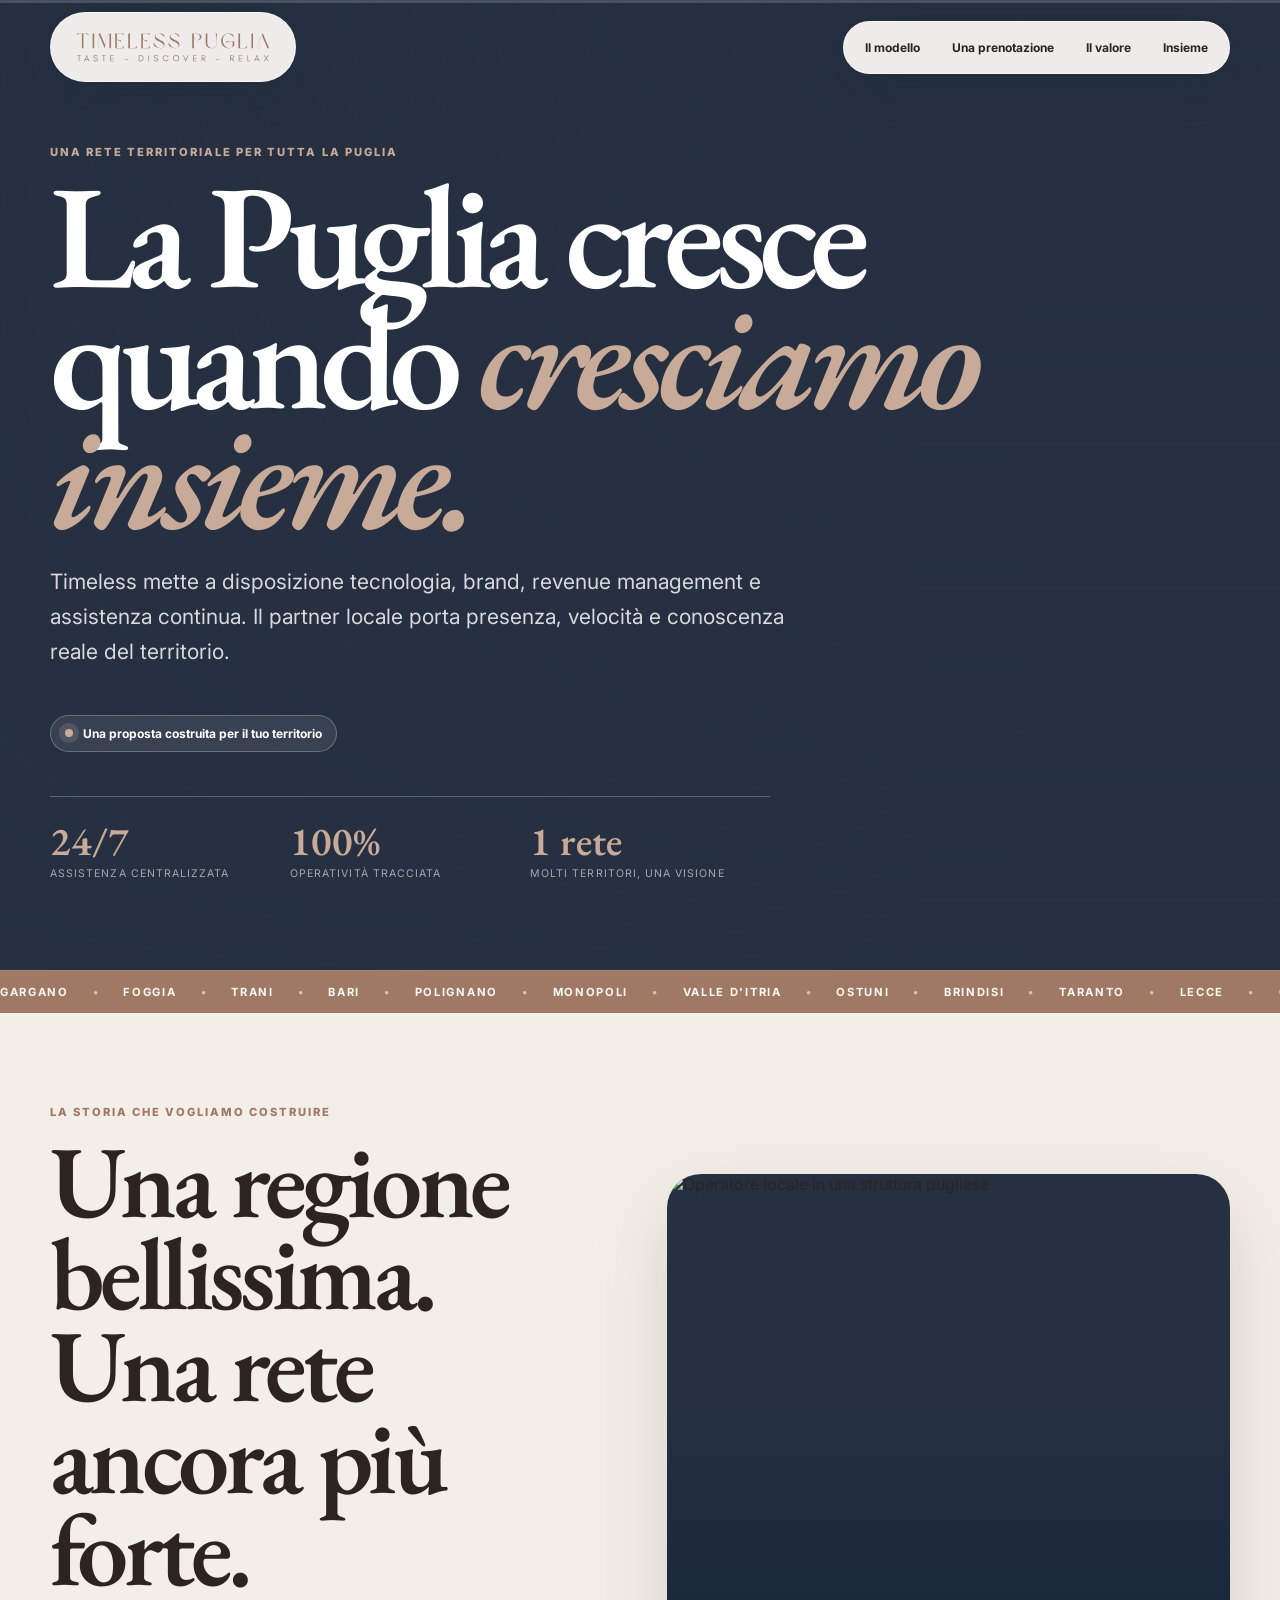
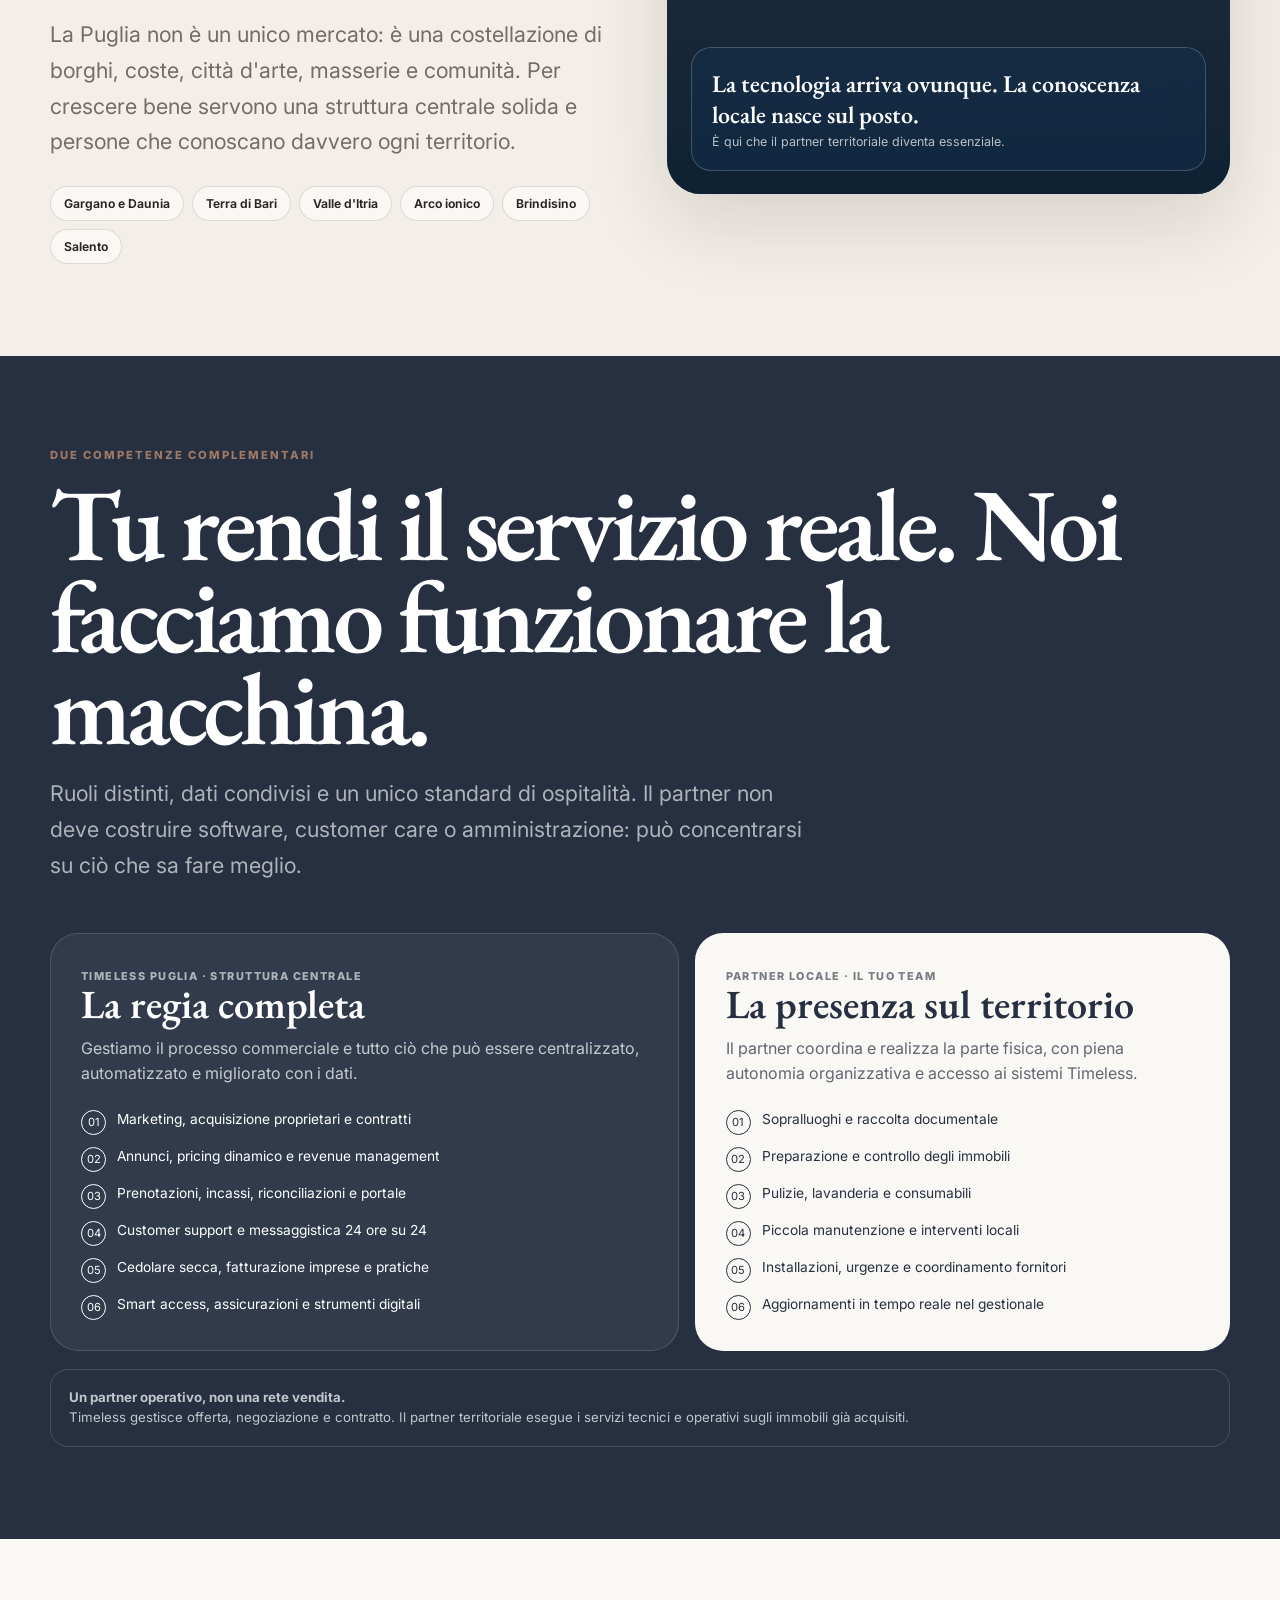
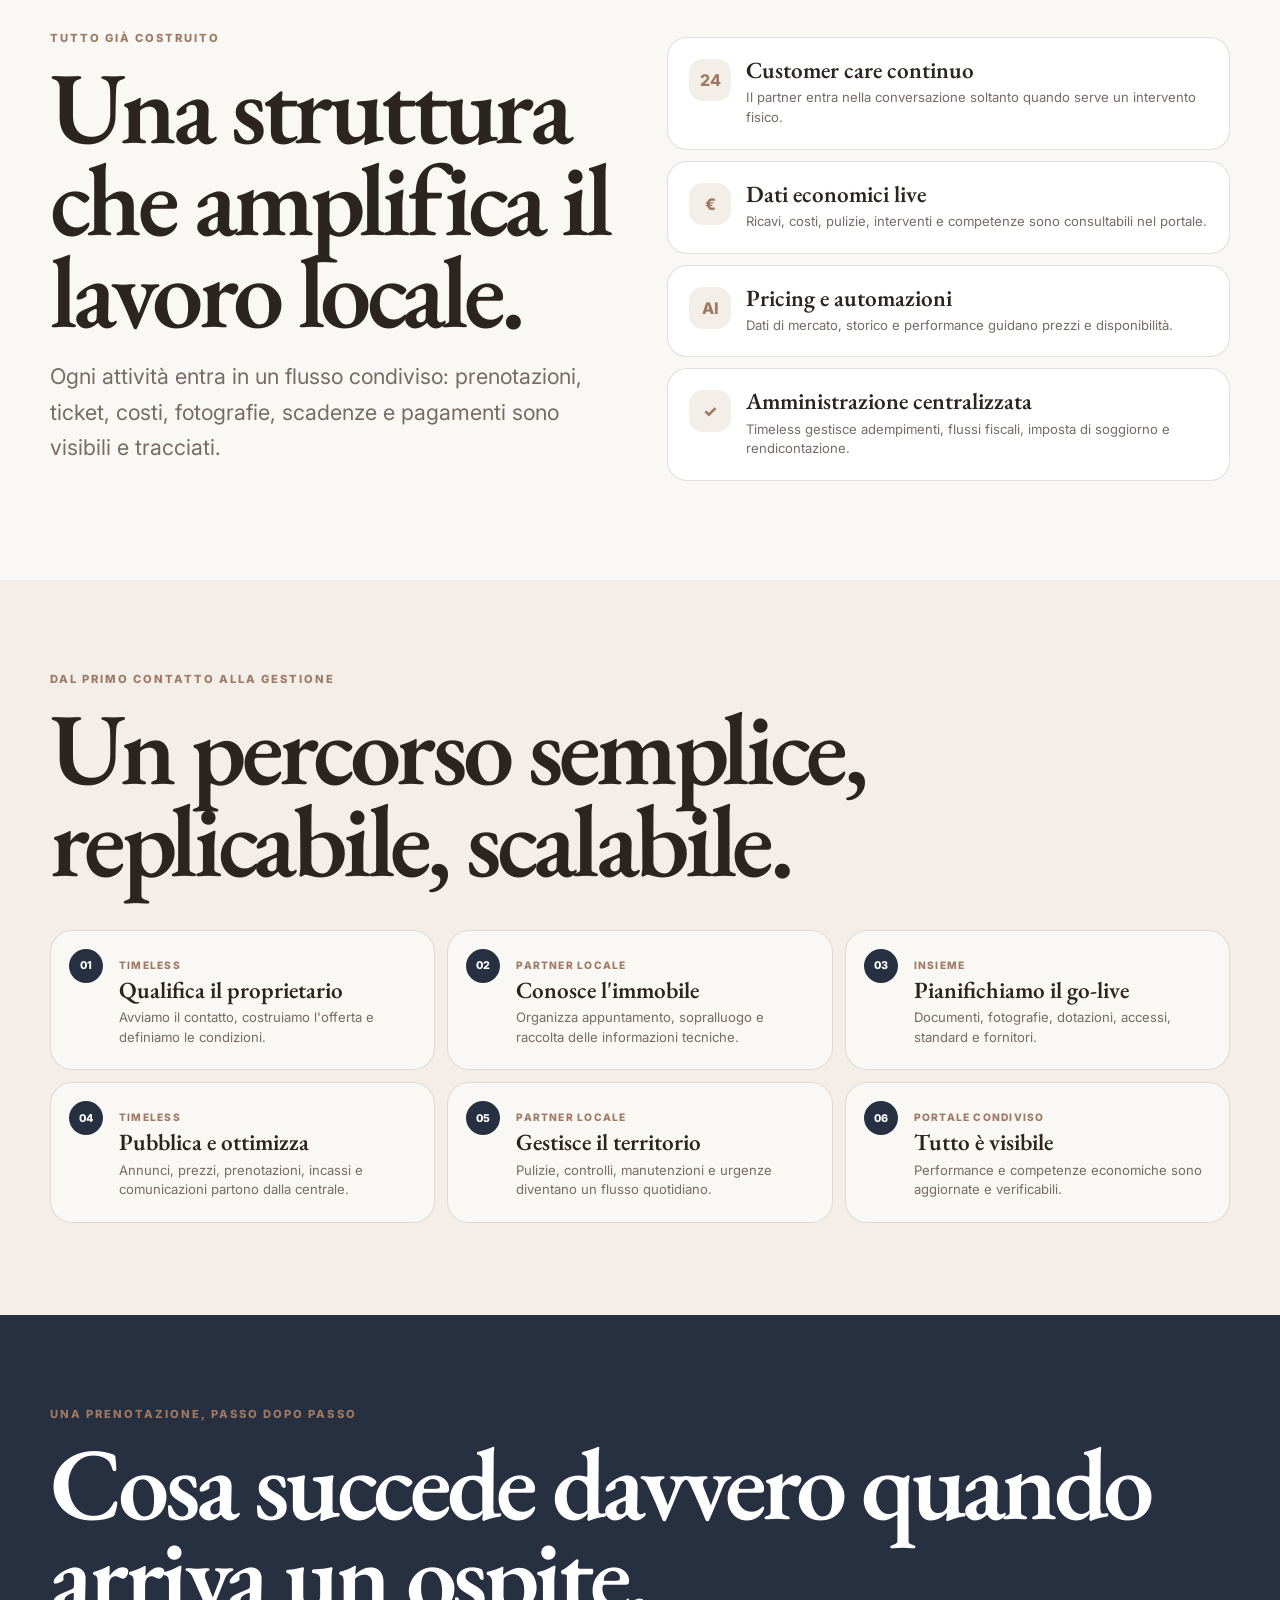
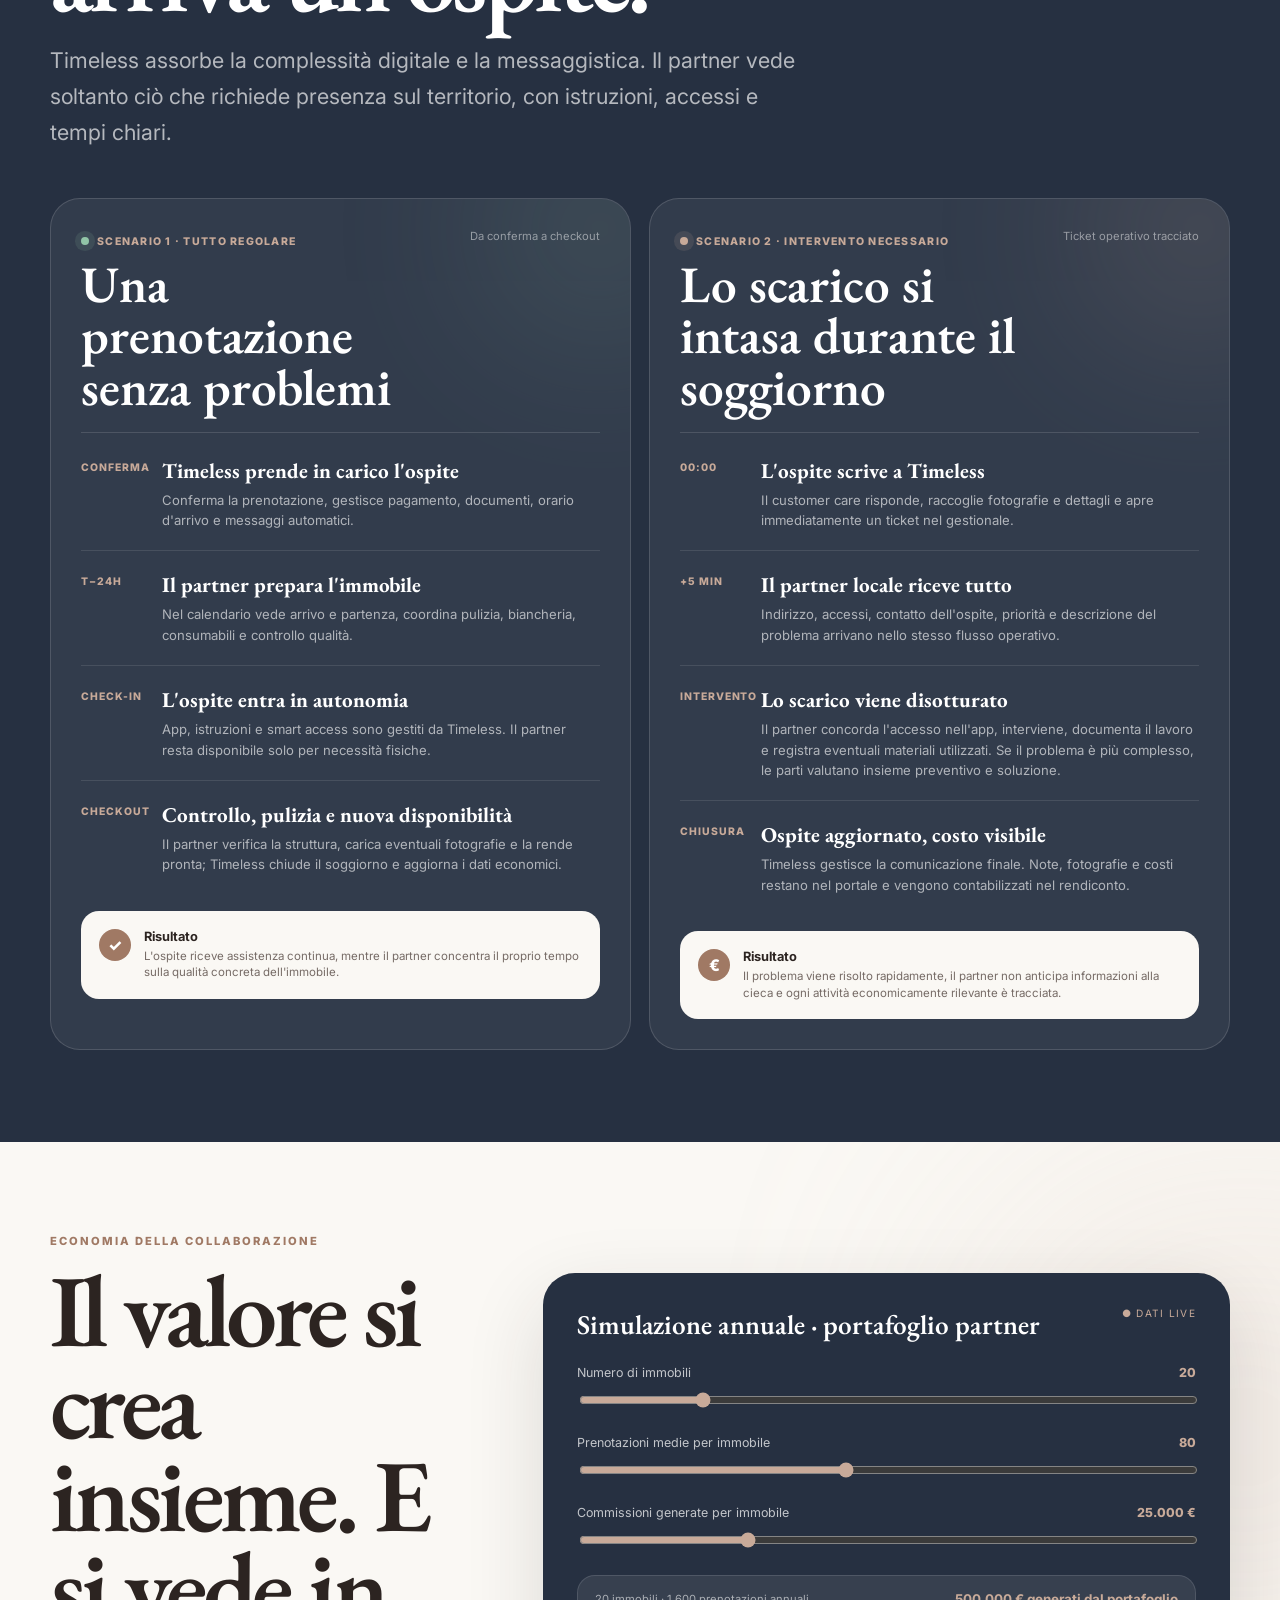
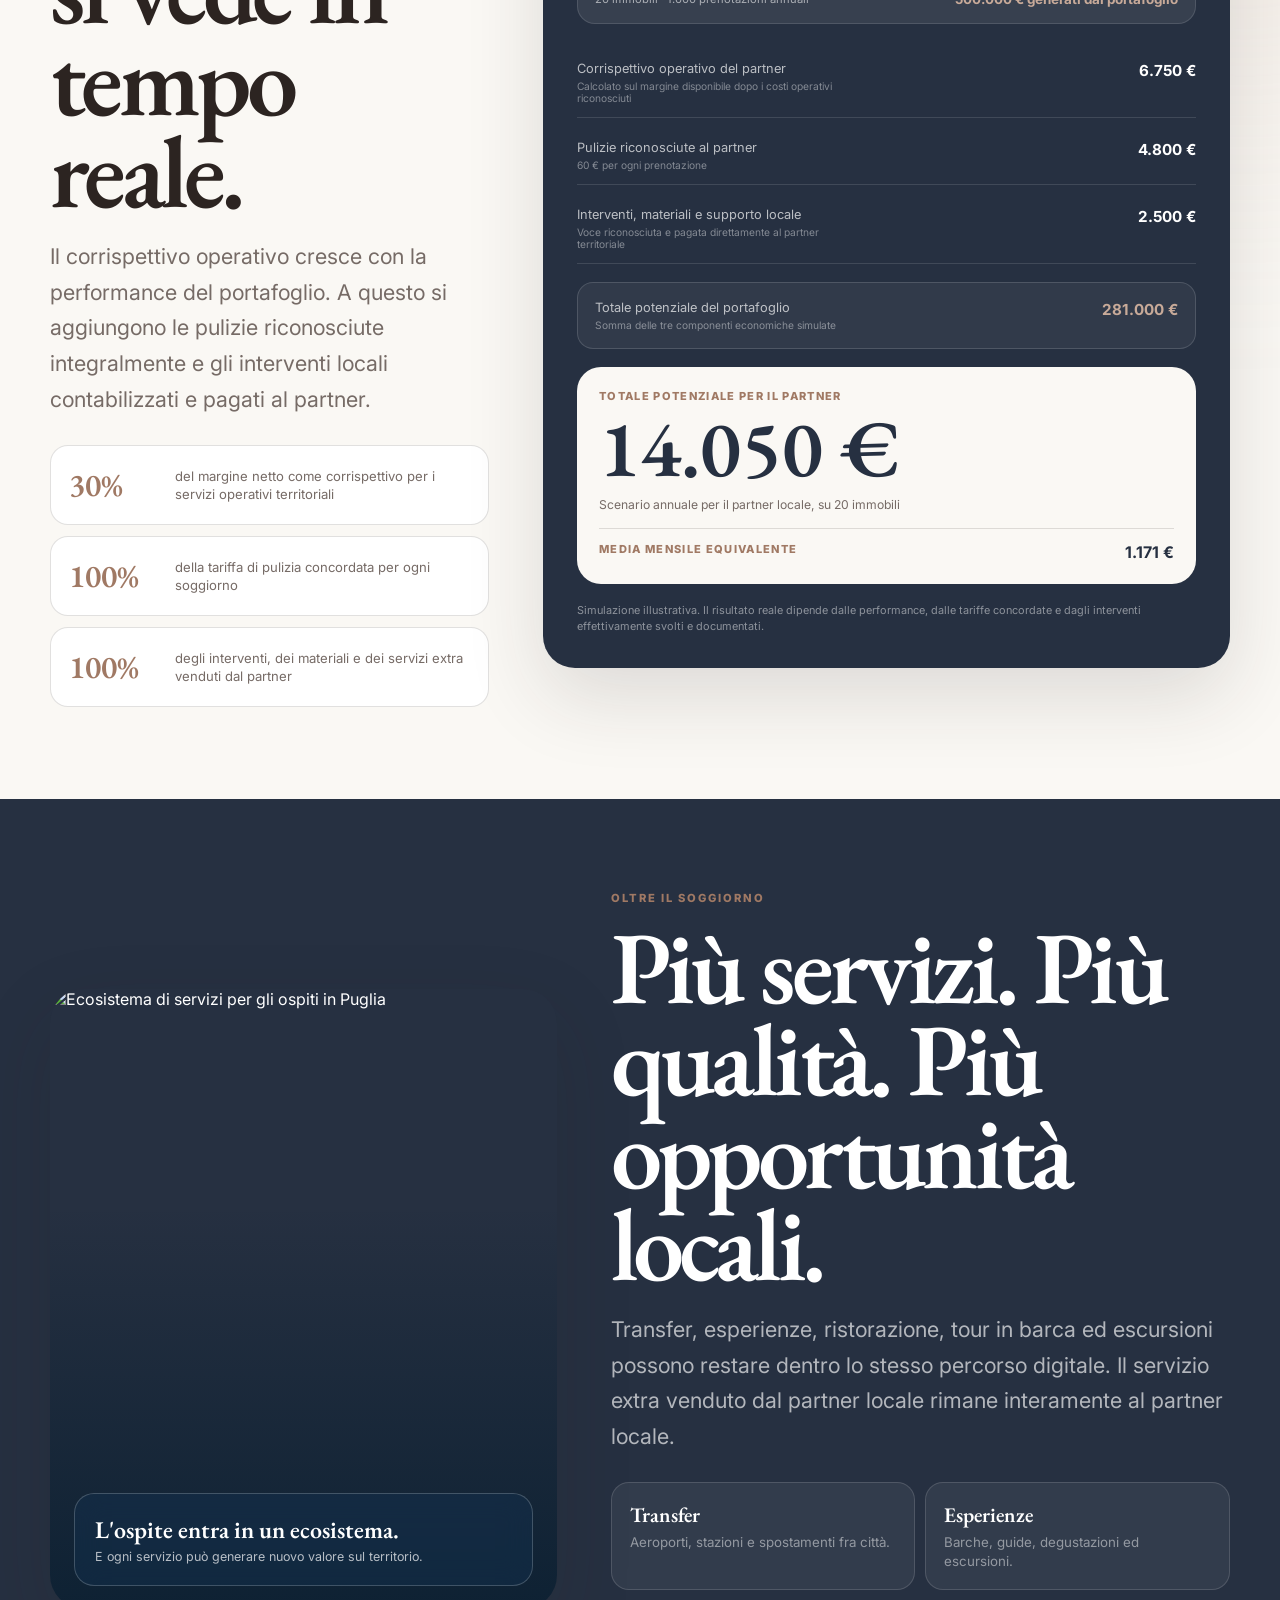
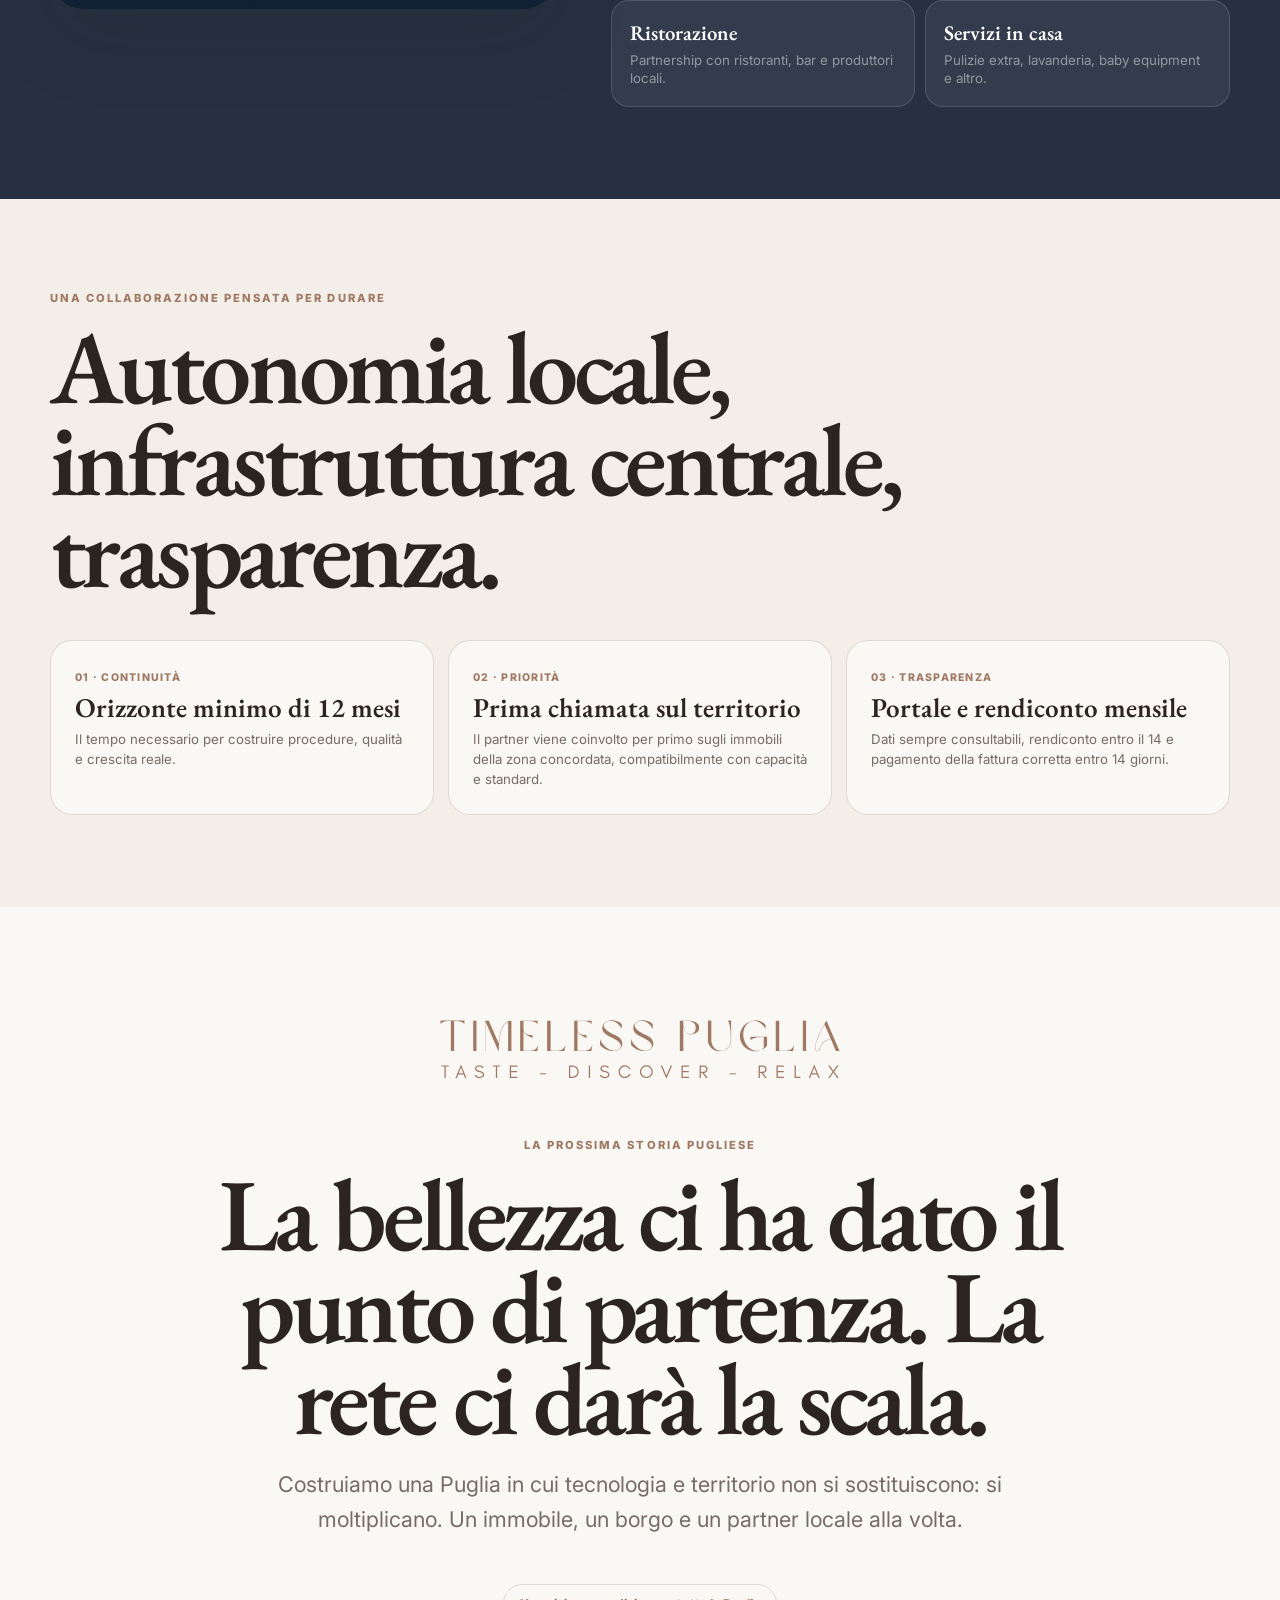
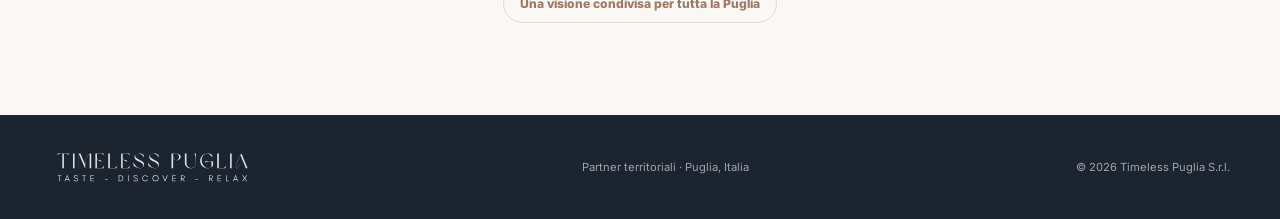
==== commit 67513658: "Add seamless marquee, booking scenarios, partner naming and 20-property simulator" ====
--- a/timeless-partner-network/index.html
+++ b/timeless-partner-network/index.html
@@ -3,7 +3,7 @@
 <head>
 <meta charset="utf-8">
 <meta name="viewport" content="width=device-width,initial-scale=1,viewport-fit=cover">
-<meta name="theme-color" content="#143452">
+<meta name="theme-color" content="#263041">
 <meta name="description" content="Timeless Puglia e i partner territoriali: una rete operativa locale per far crescere l'ospitalità in tutta la Puglia.">
 <meta property="og:title" content="Partner Territoriali | Timeless Puglia">
 <meta property="og:description" content="La bellezza della Puglia, una rete locale, un'unica infrastruttura per crescere insieme.">
@@ -11,12 +11,13 @@
 <title>Partner Territoriali | Timeless Puglia</title>
 <link rel="preconnect" href="https://fonts.googleapis.com">
 <link rel="preconnect" href="https://fonts.gstatic.com" crossorigin>
-<link href="https://fonts.googleapis.com/css2?family=Cormorant+Garamond:ital,wght@0,500;0,600;1,500&family=Inter:wght@400;500;600;700;800&display=swap" rel="stylesheet">
+<link href="https://fonts.googleapis.com/css2?family=EB+Garamond:ital,wght@0,500;0,600;1,500&family=Inter:wght@400;500;600;700;800&display=swap" rel="stylesheet">
 <link rel="stylesheet" href="styles-v2.css">
+<link rel="stylesheet" href="brand-v2.css">
 </head>
 <body>
 <div class="progress"><i></i></div>
-<header><div class="header-inner"><a class="brand-pill" href="#top" aria-label="Timeless Puglia"><img alt="Timeless Puglia" src="logo.svg"></a><nav class="nav-pill" aria-label="Navigazione"><a href="#modello">Il modello</a><a href="#valore">Il valore</a><a href="#insieme">Insieme</a></nav></div></header>
+<header><div class="header-inner"><a class="brand-pill" href="#top" aria-label="Timeless Puglia"><img alt="Timeless Puglia" src="logo.svg"></a><nav class="nav-pill" aria-label="Navigazione"><a href="#modello">Il modello</a><a href="#prenotazione">Una prenotazione</a><a href="#valore">Il valore</a><a href="#insieme">Insieme</a></nav></div></header>
 <main id="top">
 <section class="hero">
 <img class="hero-bg" src="https://d8j0ntlcm91z4.cloudfront.net/user_39TGpIIPMKzymTSJdyAvdL6dGS4/hf_20260805_031759_62ec5b1f-cd7b-4704-ba75-1ed13d425165.png" alt="Costa e paesaggi della Puglia all'alba" fetchpriority="high">
@@ -27,13 +28,14 @@
 <div class="proposal-tag" data-personal-tag><i></i><span>Una proposta costruita per il tuo territorio</span></div>
 <div class="hero-stats"><div class="hero-stat"><strong>24/7</strong><small>assistenza centralizzata</small></div><div class="hero-stat"><strong>100%</strong><small>operatività tracciata</small></div><div class="hero-stat"><strong>1 rete</strong><small>molti territori, una visione</small></div></div>
 </div></section>
-<div class="marquee"><div class="marquee-track"><span>Bari</span><b>•</b><span>Gargano</span><b>•</b><span>Valle d'Itria</span><b>•</b><span>Taranto</span><b>•</b><span>Brindisi</span><b>•</b><span>Lecce</span><b>•</b><span>Salento</span><b>•</b><span>Bari</span><b>•</b><span>Gargano</span><b>•</b><span>Valle d'Itria</span><b>•</b><span>Taranto</span><b>•</b><span>Brindisi</span><b>•</b><span>Lecce</span><b>•</b><span>Salento</span><b>•</b></div></div>
+<div class="marquee" aria-label="Territori serviti"><div class="marquee-track"><div class="marquee-group"><span>Gargano</span><b>•</b><span>Foggia</span><b>•</b><span>Trani</span><b>•</b><span>Bari</span><b>•</b><span>Polignano</span><b>•</b><span>Monopoli</span><b>•</b><span>Valle d'Itria</span><b>•</b><span>Ostuni</span><b>•</b><span>Brindisi</span><b>•</b><span>Taranto</span><b>•</b><span>Lecce</span><b>•</b><span>Gallipoli</span><b>•</b><span>Otranto</span><b>•</b><span>Salento</span><b>•</b></div><div class="marquee-group" aria-hidden="true"><span>Gargano</span><b>•</b><span>Foggia</span><b>•</b><span>Trani</span><b>•</b><span>Bari</span><b>•</b><span>Polignano</span><b>•</b><span>Monopoli</span><b>•</b><span>Valle d'Itria</span><b>•</b><span>Ostuni</span><b>•</b><span>Brindisi</span><b>•</b><span>Taranto</span><b>•</b><span>Lecce</span><b>•</b><span>Gallipoli</span><b>•</b><span>Otranto</span><b>•</b><span>Salento</span><b>•</b></div></div></div>
 <section class="section story"><div class="shell story-grid"><div class="reveal"><p class="eyebrow">La storia che vogliamo costruire</p><h2>Una regione bellissima. Una rete ancora più forte.</h2><p class="lead">La Puglia non è un unico mercato: è una costellazione di borghi, coste, città d'arte, masserie e comunità. Per crescere bene servono una struttura centrale solida e persone che conoscano davvero ogni territorio.</p><div class="territories"><span>Gargano e Daunia</span><span>Terra di Bari</span><span>Valle d'Itria</span><span>Arco ionico</span><span>Brindisino</span><span>Salento</span></div></div><div class="visual-card reveal"><img src="https://d8j0ntlcm91z4.cloudfront.net/user_39TGpIIPMKzymTSJdyAvdL6dGS4/hf_20260805_031809_752b9ec5-08a9-42dc-966f-9fae0283633b.png" alt="Operatore locale in una struttura pugliese" loading="lazy"><div class="visual-caption"><b>La tecnologia arriva ovunque. La conoscenza locale nasce sul posto.</b><span>È qui che il partner territoriale diventa essenziale.</span></div></div></div></section>
 <section class="section model" id="modello"><div class="shell"><div class="reveal"><p class="eyebrow">Due competenze complementari</p><h2>Tu rendi il servizio reale. Noi facciamo funzionare la macchina.</h2><p class="lead">Ruoli distinti, dati condivisi e un unico standard di ospitalità. Il partner non deve costruire software, customer care o amministrazione: può concentrarsi su ciò che sa fare meglio.</p></div><div class="role-grid"><article class="role reveal"><span class="role-label">Timeless Puglia · struttura centrale</span><h3>La regia completa</h3><p>Gestiamo il processo commerciale e tutto ciò che può essere centralizzato, automatizzato e migliorato con i dati.</p><ul><li><i>01</i><span>Marketing, acquisizione proprietari e contratti</span></li><li><i>02</i><span>Annunci, pricing dinamico e revenue management</span></li><li><i>03</i><span>Prenotazioni, incassi, riconciliazioni e portale</span></li><li><i>04</i><span>Customer support e messaggistica 24 ore su 24</span></li><li><i>05</i><span>Cedolare secca, fatturazione imprese e pratiche</span></li><li><i>06</i><span>Smart access, assicurazioni e strumenti digitali</span></li></ul></article><article class="role partner reveal"><span class="role-label">Partner locale · <span data-partner>il tuo team</span></span><h3>La presenza sul territorio</h3><p>Il partner coordina e realizza la parte fisica, con piena autonomia organizzativa e accesso ai sistemi Timeless.</p><ul><li><i>01</i><span>Sopralluoghi e raccolta documentale</span></li><li><i>02</i><span>Preparazione e controllo degli immobili</span></li><li><i>03</i><span>Pulizie, lavanderia e consumabili</span></li><li><i>04</i><span>Piccola manutenzione e interventi locali</span></li><li><i>05</i><span>Installazioni, urgenze e coordinamento fornitori</span></li><li><i>06</i><span>Aggiornamenti in tempo reale nel gestionale</span></li></ul></article></div><div class="not-agent reveal"><b>Un partner operativo, non una rete vendita.</b><br>Timeless gestisce offerta, negoziazione e contratto. Il partner territoriale esegue i servizi tecnici e operativi sugli immobili già acquisiti.</div></div></section>
 <section class="section system"><div class="shell system-grid"><div class="reveal"><p class="eyebrow">Tutto già costruito</p><h2>Una struttura che amplifica il lavoro locale.</h2><p class="lead">Ogni attività entra in un flusso condiviso: prenotazioni, ticket, costi, fotografie, scadenze e pagamenti sono visibili e tracciati.</p></div><div class="system-card-list"><div class="system-card reveal"><i>24</i><div><h3>Customer care continuo</h3><p>Il partner entra nella conversazione soltanto quando serve un intervento fisico.</p></div></div><div class="system-card reveal"><i>€</i><div><h3>Dati economici live</h3><p>Ricavi, costi, pulizie, interventi e competenze sono consultabili nel portale.</p></div></div><div class="system-card reveal"><i>AI</i><div><h3>Pricing e automazioni</h3><p>Dati di mercato, storico e performance guidano prezzi e disponibilità.</p></div></div><div class="system-card reveal"><i>✓</i><div><h3>Amministrazione centralizzata</h3><p>Timeless gestisce adempimenti, flussi fiscali, imposta di soggiorno e rendicontazione.</p></div></div></div></div></section>
 <section class="section journey"><div class="shell"><div class="reveal"><p class="eyebrow">Dal primo contatto alla gestione</p><h2>Un percorso semplice, replicabile, scalabile.</h2></div><div class="timeline"><article class="step reveal"><small>Timeless</small><h3>Qualifica il proprietario</h3><p>Avviamo il contatto, costruiamo l'offerta e definiamo le condizioni.</p></article><article class="step reveal"><small>Partner locale</small><h3>Conosce l'immobile</h3><p>Organizza appuntamento, sopralluogo e raccolta delle informazioni tecniche.</p></article><article class="step reveal"><small>Insieme</small><h3>Pianifichiamo il go-live</h3><p>Documenti, fotografie, dotazioni, accessi, standard e fornitori.</p></article><article class="step reveal"><small>Timeless</small><h3>Pubblica e ottimizza</h3><p>Annunci, prezzi, prenotazioni, incassi e comunicazioni partono dalla centrale.</p></article><article class="step reveal"><small>Partner locale</small><h3>Gestisce il territorio</h3><p>Pulizie, controlli, manutenzioni e urgenze diventano un flusso quotidiano.</p></article><article class="step reveal"><small>Portale condiviso</small><h3>Tutto è visibile</h3><p>Performance e competenze economiche sono aggiornate e verificabili.</p></article></div></div></section>
-<section class="section economics" id="valore"><div class="shell eco-grid"><div class="reveal"><p class="eyebrow">Economia della collaborazione</p><h2>Il valore si crea insieme. E si vede in tempo reale.</h2><p class="lead">Il corrispettivo operativo cresce con la performance dell'immobile. A questo si aggiungono le pulizie riconosciute integralmente e gli interventi locali contabilizzati e pagati al partner.</p><div class="value-points"><div class="value-point"><strong>30%</strong><span>del margine netto come corrispettivo per i servizi operativi territoriali</span></div><div class="value-point"><strong>100%</strong><span>della tariffa di pulizia concordata per ogni soggiorno</span></div><div class="value-point"><strong>100%</strong><span>degli interventi, dei materiali e dei servizi extra venduti dal partner</span></div></div></div><div class="calculator reveal" aria-label="Simulatore dei ricavi del partner"><div class="calc-top"><b>Simulazione annuale · un immobile</b><span class="live">● dati live</span></div><div class="range"><label for="bookings"><span>Numero di prenotazioni</span><output id="bookingsOut">80</output></label><input id="bookings" type="range" min="20" max="160" step="1" value="80"></div><div class="range"><label for="commissions"><span>Commissioni di gestione generate</span><output id="commissionsOut">25.000 €</output></label><input id="commissions" type="range" min="5000" max="80000" step="500" value="25000"></div><div class="calc-summary"><div class="calc-row"><span>Corrispettivo operativo del partner<small>Calcolato sul margine disponibile dopo i costi operativi riconosciuti</small></span><b id="operatingFee">6.750 €</b></div><div class="calc-row"><span>Pulizie riconosciute al partner<small>60 € per ogni prenotazione</small></span><b id="cleaningFee">4.800 €</b></div><div class="calc-row"><span>Interventi, materiali e supporto locale<small>Voce riconosciuta e pagata direttamente al partner territoriale</small></span><b id="maintenanceFee">2.500 €</b></div></div><div class="total-card"><span>Totale potenziale per il partner</span><strong id="partnerTotal">14.050 €</strong><em data-calc-partner>Scenario annuale per il partner locale, su un singolo immobile</em><div class="monthly"><span>Media mensile equivalente</span><b id="monthlyTotal">1.171 €</b></div></div><p class="calc-note">Simulazione illustrativa. Il risultato reale dipende dalle performance, dalle tariffe concordate e dagli interventi effettivamente svolti e documentati.</p></div></div></section>
-<section class="section ecosystem"><div class="shell eco-grid"><div class="visual-card reveal"><img src="https://d8j0ntlcm91z4.cloudfront.net/user_39TGpIIPMKzymTSJdyAvdL6dGS4/hf_20260805_031820_58fbe952-f377-47c0-9e76-09bbe3663aea.png" alt="Ecosistema di servizi per gli ospiti in Puglia" loading="lazy"><div class="visual-caption"><b>L'ospite entra in un ecosistema.</b><span>E ogni servizio può generare nuovo valore sul territorio.</span></div></div><div class="reveal"><p class="eyebrow">Oltre il soggiorno</p><h2>Più servizi. Più qualità. Più opportunità locali.</h2><p class="lead">Transfer, esperienze, ristorazione, tour in barca ed escursioni possono restare dentro lo stesso percorso digitale. Il servizio extra venduto dal partner rimane interamente al partner.</p><div class="eco-cards"><div class="eco-card"><b>Transfer</b><small>Aeroporti, stazioni e spostamenti fra città.</small></div><div class="eco-card"><b>Esperienze</b><small>Barche, guide, degustazioni ed escursioni.</small></div><div class="eco-card"><b>Ristorazione</b><small>Partnership con ristoranti, bar e produttori locali.</small></div><div class="eco-card"><b>Servizi in casa</b><small>Pulizie extra, lavanderia, baby equipment e altro.</small></div></div></div></div></section>
+<section class="section booking-story" id="prenotazione"><div class="shell"><div class="reveal"><p class="eyebrow">Una prenotazione, passo dopo passo</p><h2>Cosa succede davvero quando arriva un ospite.</h2><p class="lead">Timeless assorbe la complessità digitale e la messaggistica. Il partner vede soltanto ciò che richiede presenza sul territorio, con istruzioni, accessi e tempi chiari.</p></div><div class="booking-examples"><article class="booking-card reveal"><div class="booking-card-head"><div><span><i></i>Scenario 1 · tutto regolare</span><h3>Una prenotazione senza problemi</h3></div><em>Da conferma a checkout</em></div><div class="booking-steps"><div class="booking-step"><time>Conferma</time><div><b>Timeless prende in carico l'ospite</b><p>Conferma la prenotazione, gestisce pagamento, documenti, orario d'arrivo e messaggi automatici.</p></div></div><div class="booking-step"><time>T−24h</time><div><b>Il partner prepara l'immobile</b><p>Nel calendario vede arrivo e partenza, coordina pulizia, biancheria, consumabili e controllo qualità.</p></div></div><div class="booking-step"><time>Check-in</time><div><b>L'ospite entra in autonomia</b><p>App, istruzioni e smart access sono gestiti da Timeless. Il partner resta disponibile solo per necessità fisiche.</p></div></div><div class="booking-step"><time>Checkout</time><div><b>Controllo, pulizia e nuova disponibilità</b><p>Il partner verifica la struttura, carica eventuali fotografie e la rende pronta; Timeless chiude il soggiorno e aggiorna i dati economici.</p></div></div></div><div class="booking-result"><i>✓</i><div><b>Risultato</b><small>L'ospite riceve assistenza continua, mentre il partner concentra il proprio tempo sulla qualità concreta dell'immobile.</small></div></div></article><article class="booking-card issue reveal"><div class="booking-card-head"><div><span><i></i>Scenario 2 · intervento necessario</span><h3>Lo scarico si intasa durante il soggiorno</h3></div><em>Ticket operativo tracciato</em></div><div class="booking-steps"><div class="booking-step"><time>00:00</time><div><b>L'ospite scrive a Timeless</b><p>Il customer care risponde, raccoglie fotografie e dettagli e apre immediatamente un ticket nel gestionale.</p></div></div><div class="booking-step"><time>+5 min</time><div><b><span data-partner>Il partner locale</span> riceve tutto</b><p>Indirizzo, accessi, contatto dell'ospite, priorità e descrizione del problema arrivano nello stesso flusso operativo.</p></div></div><div class="booking-step"><time>Intervento</time><div><b>Lo scarico viene disotturato</b><p>Il partner concorda l'accesso nell'app, interviene, documenta il lavoro e registra eventuali materiali utilizzati. Se il problema è più complesso, le parti valutano insieme preventivo e soluzione.</p></div></div><div class="booking-step"><time>Chiusura</time><div><b>Ospite aggiornato, costo visibile</b><p>Timeless gestisce la comunicazione finale. Note, fotografie e costi restano nel portale e vengono contabilizzati nel rendiconto.</p></div></div></div><div class="booking-result"><i>€</i><div><b>Risultato</b><small>Il problema viene risolto rapidamente, il partner non anticipa informazioni alla cieca e ogni attività economicamente rilevante è tracciata.</small></div></div></article></div></div></section>
+<section class="section economics" id="valore"><div class="shell eco-grid"><div class="reveal"><p class="eyebrow">Economia della collaborazione</p><h2>Il valore si crea insieme. E si vede in tempo reale.</h2><p class="lead">Il corrispettivo operativo cresce con la performance del portafoglio. A questo si aggiungono le pulizie riconosciute integralmente e gli interventi locali contabilizzati e pagati al partner.</p><div class="value-points"><div class="value-point"><strong>30%</strong><span>del margine netto come corrispettivo per i servizi operativi territoriali</span></div><div class="value-point"><strong>100%</strong><span>della tariffa di pulizia concordata per ogni soggiorno</span></div><div class="value-point"><strong>100%</strong><span>degli interventi, dei materiali e dei servizi extra venduti dal partner</span></div></div></div><div class="calculator reveal" aria-label="Simulatore dei ricavi del partner"><div class="calc-top"><b>Simulazione annuale · portafoglio partner</b><span class="live">● dati live</span></div><div class="range"><label for="properties"><span>Numero di immobili</span><output id="propertiesOut">20</output></label><input id="properties" type="range" min="1" max="100" step="1" value="20"></div><div class="range"><label for="bookings"><span>Prenotazioni medie per immobile</span><output id="bookingsOut">80</output></label><input id="bookings" type="range" min="20" max="160" step="1" value="80"></div><div class="range"><label for="commissions"><span>Commissioni generate per immobile</span><output id="commissionsOut">25.000 €</output></label><input id="commissions" type="range" min="5000" max="80000" step="500" value="25000"></div><div class="portfolio-strip"><span id="portfolioScale">20 immobili · 1.600 prenotazioni annuali</span><b id="portfolioBase">500.000 € generati dal portafoglio</b></div><div class="calc-summary"><div class="calc-row"><span>Corrispettivo operativo del partner<small>Calcolato sul margine disponibile dopo i costi operativi riconosciuti</small></span><b id="operatingFee">135.000 €</b></div><div class="calc-row"><span>Pulizie riconosciute al partner<small>60 € per ogni prenotazione</small></span><b id="cleaningFee">96.000 €</b></div><div class="calc-row"><span>Interventi, materiali e supporto locale<small>Voce riconosciuta e pagata direttamente al partner territoriale</small></span><b id="maintenanceFee">50.000 €</b></div><div class="calc-row featured"><span>Totale potenziale del portafoglio<small>Somma delle tre componenti economiche simulate</small></span><b id="partnerTotalInline">281.000 €</b></div></div><div class="total-card"><span>Totale potenziale per il partner</span><strong id="partnerTotal">281.000 €</strong><em data-calc-partner>Scenario annuale per il partner locale, su 20 immobili</em><div class="monthly"><span>Media mensile equivalente</span><b id="monthlyTotal">23.417 €</b></div></div><p class="calc-note">Simulazione illustrativa. Il risultato reale dipende dalle performance, dalle tariffe concordate e dagli interventi effettivamente svolti e documentati.</p></div></div></section>
+<section class="section ecosystem"><div class="shell eco-grid"><div class="visual-card reveal"><img src="https://d8j0ntlcm91z4.cloudfront.net/user_39TGpIIPMKzymTSJdyAvdL6dGS4/hf_20260805_031820_58fbe952-f377-47c0-9e76-09bbe3663aea.png" alt="Ecosistema di servizi per gli ospiti in Puglia" loading="lazy"><div class="visual-caption"><b>L'ospite entra in un ecosistema.</b><span>E ogni servizio può generare nuovo valore sul territorio.</span></div></div><div class="reveal"><p class="eyebrow">Oltre il soggiorno</p><h2>Più servizi. Più qualità. Più opportunità locali.</h2><p class="lead">Transfer, esperienze, ristorazione, tour in barca ed escursioni possono restare dentro lo stesso percorso digitale. <span data-extra-sentence>Il servizio extra venduto dal partner locale rimane interamente al partner locale.</span></p><div class="eco-cards"><div class="eco-card"><b>Transfer</b><small>Aeroporti, stazioni e spostamenti fra città.</small></div><div class="eco-card"><b>Esperienze</b><small>Barche, guide, degustazioni ed escursioni.</small></div><div class="eco-card"><b>Ristorazione</b><small>Partnership con ristoranti, bar e produttori locali.</small></div><div class="eco-card"><b>Servizi in casa</b><small>Pulizie extra, lavanderia, baby equipment e altro.</small></div></div></div></div></section>
 <section class="section promise"><div class="shell"><div class="reveal"><p class="eyebrow">Una collaborazione pensata per durare</p><h2>Autonomia locale, infrastruttura centrale, trasparenza.</h2></div><div class="promise-grid"><article class="promise-card reveal"><span>01 · Continuità</span><h3>Orizzonte minimo di 12 mesi</h3><p>Il tempo necessario per costruire procedure, qualità e crescita reale.</p></article><article class="promise-card reveal"><span>02 · Priorità</span><h3>Prima chiamata sul territorio</h3><p>Il partner viene coinvolto per primo sugli immobili della zona concordata, compatibilmente con capacità e standard.</p></article><article class="promise-card reveal"><span>03 · Trasparenza</span><h3>Portale e rendiconto mensile</h3><p>Dati sempre consultabili, rendiconto entro il 14 e pagamento della fattura corretta entro 14 giorni.</p></article></div></div></section>
 <section class="section closing" id="insieme"><div class="shell reveal"><img class="closing-logo" alt="Timeless Puglia" src="logo.svg"><p class="eyebrow">La prossima storia pugliese</p><h2 data-personal-closing>La bellezza ci ha dato il punto di partenza. La rete ci darà la scala.</h2><p class="lead">Costruiamo una Puglia in cui tecnologia e territorio non si sostituiscono: si moltiplicano. Un immobile, un borgo e un partner locale alla volta.</p><span class="closing-partner" data-personal-badge>Una visione condivisa per tutta la Puglia</span></div></section>
 </main>
--- a/timeless-partner-network/brand-v2.css
+++ b/timeless-partner-network/brand-v2.css
@@ -0,0 +1,11 @@
+@import url('https://fonts.googleapis.com/css2?family=EB+Garamond:ital,wght@0,500;0,600;1,500&display=swap');
+:root{--navy:#263041;--navy2:#1c2430;--navy3:#3c475d;--ivory:#faf8f4;--sand:#f3eee7;--taupe:#a07964;--taupe2:#c8aa99;--blue:#7a8394;--muted:#766b66;--line:rgba(44,36,33,.14);--shadow:0 28px 80px rgba(44,36,33,.14)}
+h1,h2,h3,.hero-stat strong,.visual-caption b,.role h3,.system-card h3,.step h3,.value-point strong,.calc-top b,.total-card strong,.eco-card b,.promise-card h3,.booking-card h3,.booking-step b{font-family:'EB Garamond',Georgia,serif}
+body{color:#2c2421}.model,.ecosystem{background:var(--navy)}.calculator{background:var(--navy)}.progress i{background:var(--taupe)}.hero:after{background:linear-gradient(180deg,rgba(38,48,65,.12),rgba(38,48,65,.43) 45%,rgba(38,48,65,.97)),linear-gradient(90deg,rgba(38,48,65,.78),transparent 72%)}
+.brand-pill img{width:210px;max-height:48px}.closing-logo{width:min(430px,82vw)}.footer-inner img{width:205px}
+.marquee{background:var(--taupe);overflow:hidden}.marquee-track{display:flex;gap:0;width:max-content;padding:0;animation:marqueeLoop 38s linear infinite;will-change:transform}.marquee-group{display:flex;align-items:center;gap:24px;flex:0 0 auto;padding:14px 24px 14px 0;font-size:.7rem;text-transform:uppercase;letter-spacing:.15em;font-weight:700;color:var(--ivory);white-space:nowrap}.marquee-group b{color:var(--ivory);opacity:.58}@keyframes marqueeLoop{to{transform:translateX(-50%)}}
+.booking-story{background:var(--navy);color:#fff;overflow:hidden}.booking-story .lead{color:rgba(255,255,255,.66)}.booking-examples{display:grid;gap:18px;margin-top:48px}.booking-card{position:relative;border:1px solid rgba(255,255,255,.14);background:rgba(255,255,255,.06);border-radius:30px;padding:26px;overflow:hidden}.booking-card:before{content:"";position:absolute;width:220px;height:220px;border-radius:50%;filter:blur(90px);opacity:.18;right:-80px;top:-80px;background:#8db49f}.booking-card.issue:before{background:var(--taupe2)}.booking-card-head{position:relative;display:flex;justify-content:space-between;gap:20px;align-items:start;padding-bottom:20px;border-bottom:1px solid rgba(255,255,255,.13)}.booking-card-head span{display:inline-flex;align-items:center;gap:8px;font-size:.66rem;text-transform:uppercase;letter-spacing:.12em;font-weight:800;color:var(--taupe2)}.booking-card-head span i{width:8px;height:8px;border-radius:50%;background:#91c5a7;box-shadow:0 0 0 6px rgba(145,197,167,.12)}.booking-card.issue .booking-card-head span i{background:var(--taupe2);box-shadow:0 0 0 6px rgba(200,170,153,.12)}.booking-card h3{font-size:clamp(2rem,5vw,3.2rem);margin:9px 0 0}.booking-card-head em{font-style:normal;font-size:.7rem;color:rgba(255,255,255,.48);white-space:nowrap}.booking-steps{position:relative;display:grid;gap:0;margin-top:4px}.booking-step{display:grid;grid-template-columns:66px 1fr;gap:15px;padding:20px 0;border-bottom:1px solid rgba(255,255,255,.1)}.booking-step:last-child{border-bottom:0}.booking-step time{font-size:.65rem;text-transform:uppercase;letter-spacing:.09em;color:var(--taupe2);font-weight:800;padding-top:4px}.booking-step b{display:block;font-size:1.32rem;margin-bottom:6px;color:#fff}.booking-step p{margin:0;font-size:.82rem;line-height:1.55;color:rgba(255,255,255,.62)}.booking-result{margin-top:16px;border-radius:18px;background:var(--ivory);color:#2c2421;padding:18px;display:flex;gap:13px;align-items:flex-start}.booking-result i{flex:0 0 32px;width:32px;height:32px;border-radius:50%;background:var(--taupe);color:white;display:grid;place-items:center;font-style:normal;font-weight:800}.booking-result b{display:block;font-family:Inter,sans-serif;font-size:.8rem}.booking-result small{display:block;margin-top:4px;color:var(--muted);font-size:.72rem;line-height:1.45}
+.portfolio-strip{display:grid;grid-template-columns:1fr auto;gap:14px;align-items:center;border-radius:18px;padding:15px 17px;margin:18px 0 2px;background:rgba(255,255,255,.08);border:1px solid rgba(255,255,255,.12)}.portfolio-strip span{font-size:.7rem;color:rgba(255,255,255,.58);line-height:1.45}.portfolio-strip b{font-size:.84rem;color:var(--taupe2);text-align:right}.calc-row.featured{padding:17px;border:1px solid rgba(255,255,255,.14);border-radius:16px;background:rgba(255,255,255,.05);margin-top:9px}.calc-row.featured b{color:var(--taupe2)}
+@media(min-width:820px){.booking-examples{grid-template-columns:1fr 1fr}.booking-card{padding:30px}}
+@media(max-width:799px){.brand-pill img{width:165px;max-height:38px}.marquee-group{gap:18px;padding-right:18px}.booking-card{padding:21px}.booking-card-head{display:block}.booking-card-head em{display:block;margin-top:10px}.booking-step{grid-template-columns:58px 1fr}.portfolio-strip{grid-template-columns:1fr}.portfolio-strip b{text-align:left}.footer-inner img{width:190px}}
+@media(prefers-reduced-motion:reduce){.marquee-track{animation:none}}
